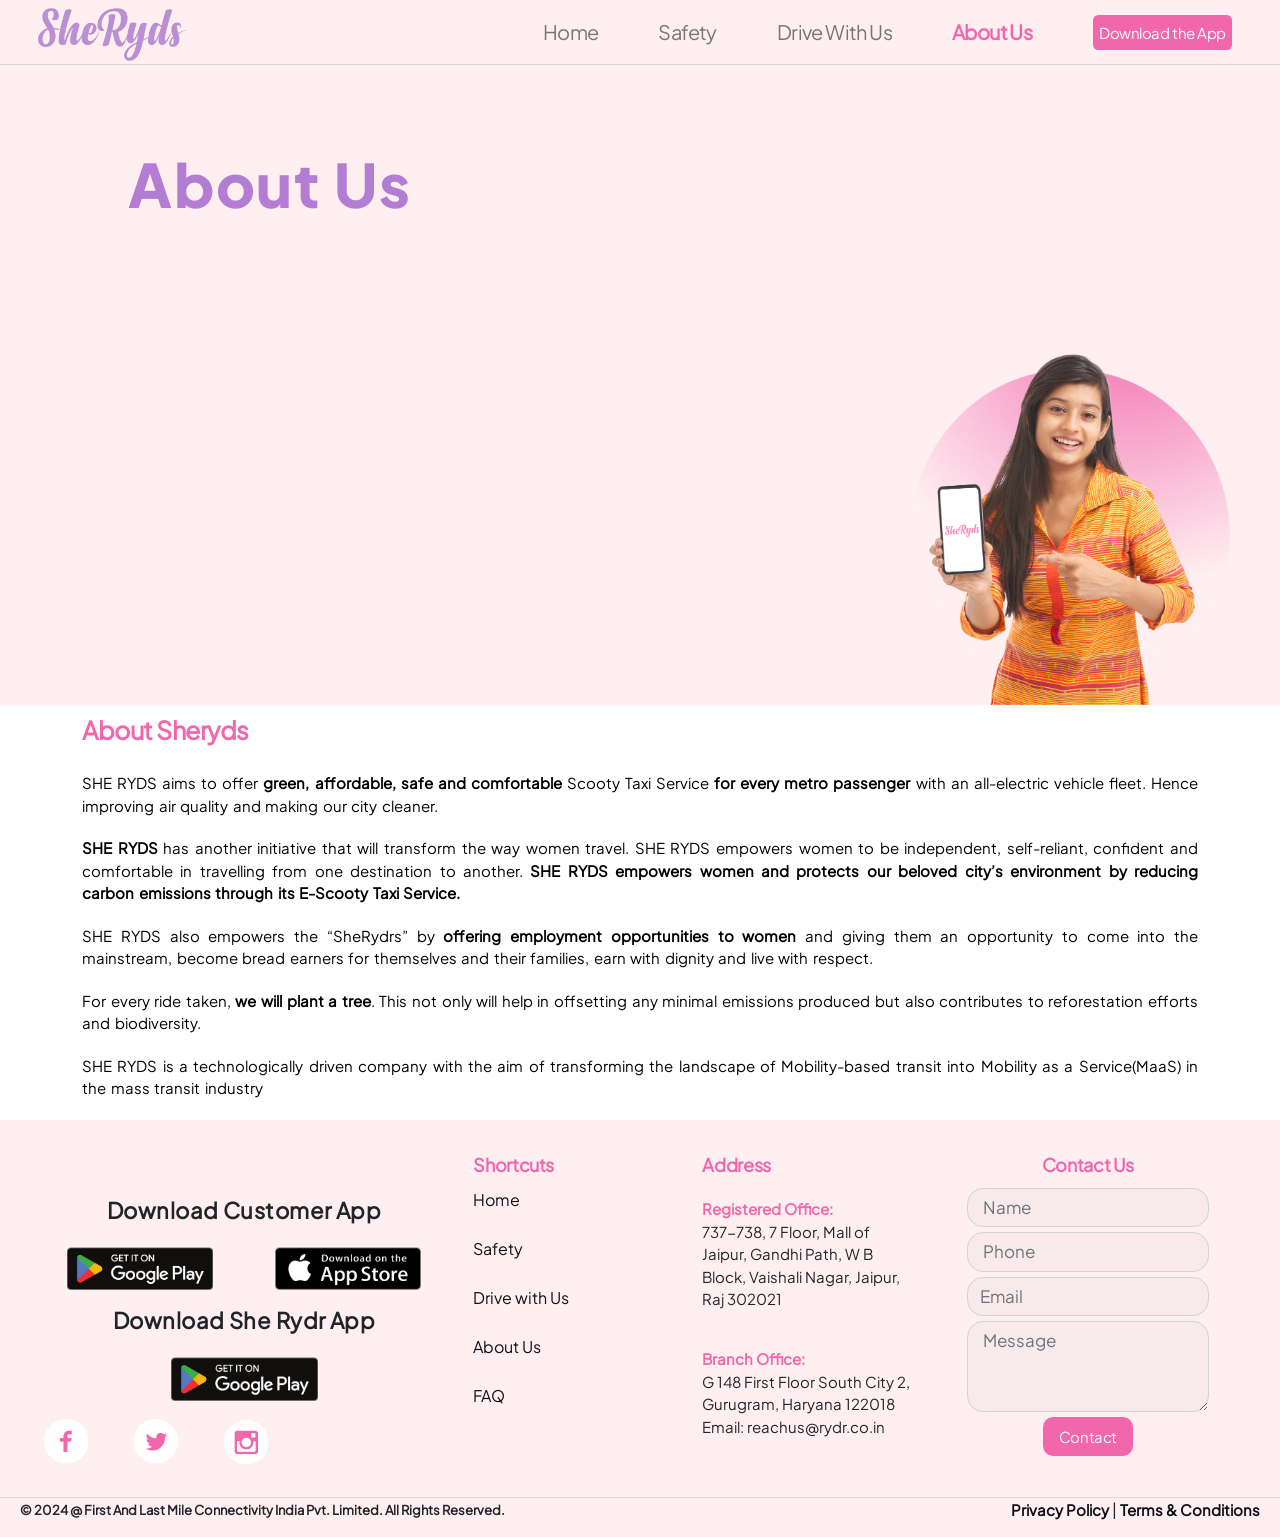
==== about_us.html @ cf639476 "some Content" ====
<!DOCTYPE html>
<html>

<head>
    <meta charset="utf-8" />
    <meta name="viewport" content="initial-scale=1, width=device-width" />

    <!-- <link rel="stylesheet" href="./global.css" /> -->


    <link rel="stylesheet"
        href="https://fonts.googleapis.com/css2?family=Plus Jakarta Sans:wght@400;500;600;700;800&display=swap" />
    <link rel="stylesheet" href="Styles/header.css">
    <link rel="stylesheet" href="Styles/classy-nav.css">

    <link rel="stylesheet" href="Styles/style.css">
    <link rel="stylesheet" href="assets/css/bootstrap.min.css">

    <!-- RESPONSIVE CSS  -->

    <link rel="stylesheet" href="Styles/Responsive/XL.css">
    <link rel="stylesheet" href="Styles/Responsive/L.css">
    <link rel="stylesheet" href="Styles/Responsive/M.css">
    <link rel="stylesheet" href="Styles/Responsive/S.css">

    <script src="JS/jquery.min.js"></script>


    <style>
        .image-container {
            /* Set the container to have a fixed height */
            height: 300px;

            /* Set the container to take up 75% of the horizontal space */
            width: 72%;
            margin: 0 auto;
            /* Center the container horizontally */

            /* Position the content overlay on top of the image */
            position: relative;
        }

        .first-initi-img {
            /* Cover the entire container */
            width: 100%;
            height: 100%;
            object-fit: cover;
            /* Reduce opacity */
            opacity: 0.4;
        }

        .content-overlay {
            position: absolute;
            top: 0;
            left: 0;
            width: 100%;
            height: 100%;
            background-color: rgba(151, 141, 141, 0.3);
            display: flex;
            flex-direction: column;
            justify-content: center;
            align-items: center;
            padding: 20px;
        }

        .first-details {
            color: black;
            width: 100%;
        }
    </style>
</head>

<body>
    <section>

        <header class="header-area">
            <div class="main-header-area">
                <div class="classy-nav-container breakpoint-off">
                    <nav class="classy-navbar justify-content-between" id="uzaNav">
                        <a class="nav-brand" href="index.html"><img src="she_ryds_img/she_logo.png"
                                alt="Ryder Logo"></a>
                        <div class="classy-navbar-toggler">
                            <span class="navbarToggler"><span></span><span></span><span></span></span>
                        </div>

                        <div class="classy-menu">

                            <div class="classycloseIcon">
                                <div class="cross-wrap"><span class="top"></span><span class="bottom"></span></div>
                            </div>

                            <div class="classynav">
                                <div>
                                    <ul id="nav" class="home-parent">
                                        <li class="  text-decoration-none nav-items"><a href="./index.html">Home</a>
                                        </li>
                                        <li class=" text-decoration-none nav-items"><a href="safety.html">Safety</a>
                                        </li>
                                        <li class="text-decoration-none nav-items"><a href="drive_with_us.html">Drive
                                                with us</a></li>
                                        <li class=" current-item  text-decoration-none nav-items"><a
                                                href="about_us.html">About
                                                Us</a></li>
                                        <!-- <li class="text-decoration-none nav-items"><a href="initiatives.html">Our
                                                Initiatives</a></li> -->
                                    </ul>
                                </div>
                                <!-- <div>|</div> -->

                                <!-- Button to trigger modal -->
                                <div class="login-register-btn mx-3">
                                    <a href="#" data-toggle="modal" data-target="#myModal">
                                        <div class="log-in">Download the App</div>
                                    </a>
                                </div>





                            </div>
                        </div>
                    </nav>
                </div>
            </div>
        </header>
    </section>

    <main>
        <div class=" home-section">
            <div class=" home-text safety-page-text ">
                <div class="side-text ">
                    <!-- <span class="line-2 saf-2">About Us</span><br> -->
                    <span style="color: #b47dd4; font-family: ExtraBoldPlusJakarta;" class="line-1 about-text">About
                        Us</span>
                </div>


            </div>
            <div class='title-img about-title'>
                <img src="she_ryds_img/about_us_img.png" alt="">
            </div>

        </div>
        <section class="container d-flex flex-column justify-content-center about-section">

            <!-- Modal Structure -->
            <div class="modal fade bd-example-modal-lg" id="myModal" tabindex="-1" role="dialog"
                aria-labelledby="myLargeModalLabel" aria-hidden="true">
                <div class="modal-dialog modal-lg">
                    <div class="modal-content">
                        <div class="modal-header">
                            <button type="button" class="close" data-dismiss="modal" aria-label="Close"><span
                                    aria-hidden="true">X</span></button>
                        </div>
                        <div class="modal-body">
                            <div class="modal-section">
                                <h5 class="text-center fw-bold">Customer App</h5>
                                <div class="app-links">
                                    <a href="playstore-link"><img src="Images/Google_Play_Store_badge_EN.svg.png"
                                            alt="Play Store"></a>
                                    <a href="applestore-link"><img src="Images/App_Store_Badge.svg (2).png"
                                            alt="Apple Store"></a>
                                </div>
                            </div>
                            <div class="modal-divider"></div>
                            <div class="modal-section">
                                <h5 class="text-center fw-bold">SheRydr App</h5>
                                <div class="app-links sherydr-app">
                                    <a href="playstore-link"><img src="Images/Google_Play_Store_badge_EN.svg.png"
                                            alt="Play Store"></a>
                                </div>
                            </div>
                        </div>
                    </div>
                </div>
            </div>
            <div>
                <h3 style="color:#F267AC; font-weight: 700; text-align: left;" class="under-sub-heading mb-1 mt-2">
                    About Sheryds
                </h3>
            </div>
            <div class="about-desc">
                <p>SHE RYDS aims to offer <span class="desc-semi">green, affordable, safe and comfortable</span> Scooty
                    Taxi Service <span class="desc-semi">for
                        every metro passenger</span> with an all-electric vehicle fleet. Hence improving air quality and
                    making our
                    city cleaner.
                </p>

                <p> <span class="fw-bold">SHE RYDS</span> has another initiative that will transform the way women
                    travel. SHE RYDS
                    empowers women to be independent, self-reliant, confident and comfortable in travelling from one
                    destination to another. <span class="fw-bold">
                        SHE RYDS empowers women and protects our beloved city’s environment by
                        reducing carbon emissions through its E-Scooty Taxi Service.
                    </span></p>

                <p> SHE RYDS also empowers the “SheRydrs” by <span class="fw-bold">offering employment opportunities to
                        women</span> and giving them an
                    opportunity to
                    come into the
                    mainstream, become bread earners for themselves and their families, earn with dignity and live with
                    respect.</p>

                <p> For every ride taken, <span class="fw-bold"> we will plant a tree</span>. This not only will help in
                    offsetting any
                    minimal emissions produced but also contributes to reforestation efforts and biodiversity.</p>

                <p> SHE RYDS
                    is a technologically driven company with the aim of transforming the landscape of Mobility-based
                    transit into Mobility as a Service(MaaS) in the mass transit industry</p>
            </div>
        </section>




        <!-- INITIATIVES  -->

        <!-- <section>
            <section class=" d-flex justify-content-center align-items-center flex-column section-margin">
                <h1 class="sub-heading">Reducing Emissions – Together</h1>
                <div class="image-container">
                    <img class="first-initi-img" src="images/demo/Emission_together.png" alt="Emission together">
                    <div class="content-overlay">
                        <p class="first-details">"It's important that we take action to reduce the impact of pollution
                            in the city we
                            love.
                            Rydr's mission is to improve the quality of air we breathe as we ride. You can contribute in
                            reducing carbon
                            emission by booking a ride with us.
                            Rydr's mission is to improve air quality by offering sustainable transportation options. By
                            sharing rides or
                            using electric vehicles, we can significantly reduce carbon footprint and create a healthier
                            environment for
                            everyone. Every Rydr ride booked removes CO2 emissions, making a real difference in our
                            city."
                        </p>
                    </div>
                </div>
            </section>

            <section>

                <div class="center-content section-margin">
                    <div class="content-head">
                        <h1 class="text-center sub-heading">How We’re Reducing Emissions</h1>
                    </div>

                    <div class="methods ">

                        <div class="method-card ">
                            <img src="images/demo/leaf.png" alt="">
                            <div class="methods-desc">
                                <p class="">
                                    All SheRyds rides are carbon neutral – we offset every gram of CO2 emitted via Using
                                    Electric vehicles
                                </p>
                            </div>
                        </div>

                        <div class="method-card ">
                            <img src="images/demo/method-2.png" alt="">
                            <div class="methods-desc">
                                <p class="">
                                    Select SheRyds to reduce emissions for your ride – E-SCOOTY cabs, every time
                                </p>
                            </div>
                        </div>

                        <div class="method-card ">
                            <img src="images/demo/method-3.png" alt="">
                            <div class="methods-desc">
                                <p class="">
                                    For every ride taken, we plant a tree. This not only helps in offsetting any minimal
                                    emissions produced
                                    but also contributes to reforestation efforts and biodiversity.
                                </p>
                            </div>
                        </div>
                    </div>
                </div>
            </section>



            <section>
                <div class="planting-section section-margin">

                    <h1 class=" sub-heading">
                        Planting Trees With Every Ride
                    </h1>

                    <div class="initiative-top side-padding">

                        <img class="initi-img" src="images/demo/plant.jpeg" alt="">

                        <div class="col">

                            <p class="details">At Rydr, we are dedicated to supporting air quality improvement and
                                various
                                other projects across Delhi. Our aim is to enhance lives by planting trees throughout
                                the city.

                                According to Trees for Cities, vegetation helps remove dangerous air pollutants,
                                including carbon dioxide,
                                dust, and other gaseous toxins. Together, we can do even more to reduce airborne
                                pollution in the city we
                                live in and love, creating a brighter future for all.
                                <br>
                                Lorem ipsum dolor sit amet consectetur adipisicing elit. Lorem ipsum dolor sit, amet
                                consectetur adipisicing elit. In, nemo? Similique iusto error eum saepe mollitia velit
                                debitis dolore rem animi officiis.
                            </p>
                        </div>

                    </div>

                </div>
            </section>

            <section id="green-jobs">
                <div class="planting-section section-margin">

                    <h1 class="sub-heading">
                        Creating Green Jobs</h1>

                    <div class="initiative-top side-padding">

                        <img class="initi-img" src="images/demo/electric.png" alt="">

                        <div class="col">

                            <p class="details">Lorem ipsum dolor sit amet consectetur Lorem ipsum Lorem ipsum, dolor sit
                                amet
                                consectetur adipisicing elit. Quod, ducimus? dolor sit amet consectetur adipisicing
                                elit. Atque, eius.
                                adipisicing elit. Suscipit sint quos velit ipsa fugit quia sapiente quaerat corporis
                                modi ut! Numquam
                                nobis quam doloremque libero provident autem quidem ex quibusdam! Et perferendis cum
                                debitis libero
                                quibusdam labore magnam ad earum sequi saepe? Quo similique cupiditate excepturi porro
                                libero a odio.</p>
                        </div>

                    </div>

                </div>
            </section>


            <section class="d-flex justify-content-center align-items-center flex-column section-margin">
                <div>
                    <h1 class="section-margin sub-heading">Carbon Offsetting</h1>
                </div>
                <div class="initiative-top side-padding">
                    <div class="col">

                        <p class="details">Lorem ipsum dolor sit amet consectetur Lorem ipsum Lorem ipsum, dolor sit
                            amet
                            consectetur adipisicing elit. Quod, ducimus? dolor sit amet consectetur adipisicing
                            elit. Atque, eius.
                            adipisicing elit. Suscipit sint quos velit ipsa fugit quia sapiente quaerat corporis
                            modi ut! Numquam
                            nobis quam doloremque libero provident autem quidem ex quibusdam! Et perferendis cum
                            debitis libero
                            quibusdam labore magnam ad earum sequi saepe? Quo similique cupiditate excepturi porro
                            libero a odio.</p>
                    </div>
                </div>


            </section>

        </section> -->


    </main>


    <footer class="footer">
        <div class="">
            <div class=" footer-section">

                <div class="col-lg-4 col-md-4 col-6 d-flex flex-column  footer-apps">
                    <div class="download-app about_dow_app">
                        <p>Download Customer App</p>
                        <div class="app-links about_app_link">
                            <a href="playstore-link"><img src="Images/Google_Play_Store_badge_EN.svg.png"
                                    alt="Play Store"></a>

                            <a href="applestore-link"><img src="Images/App_Store_Badge.svg (2).png"
                                    alt="Apple Store"></a>
                        </div>
                    </div>
                    <div class="download-app about_dow_app">
                        <p>Download She Rydr App</p>
                        <div class="app-links about_app_link">
                            <a href="playstore-link"><img src="Images/Google_Play_Store_badge_EN.svg.png"
                                    alt="Play Store"></a>

                        </div>
                    </div>
                    <div class="social-links about-social-link">
                        <a href="facebook-link"><img class="socialImg" src="she_ryds_img/Facebook.png" alt=""></a>
                        <a href="twitter-link"><img class="socialImg" src="she_ryds_img/Twitter.png" alt=""></a>
                        <a href="https://www.instagram.com/she.ryds?igsh=MTJ3M3NyOHQxcnZnNg=="><img class="socialImg"
                                src="she_ryds_img/Instagram.png" alt=""></a>
                    </div>
                </div>


                <div class="col-lg-2 col-md-2 col-6  ">
                    <h5 class="footer-heading">Shortcuts</h5>
                    <div class="list-unstyled">
                        <li><a class="direct-links" href="index.html">Home</a></li>
                        <li><a class="direct-links" href="safety.html">Safety</a></li>
                        <li><a class="direct-links" href="drive_with_us.html">Drive with Us</a></li>
                        <!-- <li><a class="direct-links" href="about_us.html">Career</a></li> -->
                        <li><a class="direct-links" href="about_us.html">About Us</a></li>
                        <!-- <li><a class="direct-links" href="initiatives.html">Initiatives</a></li> -->
                        <li><a class="direct-links" href="faq.html">FAQ</a></li>
                    </div>
                </div>


                <div class="col-lg-2 col-md-2 add-sec col-6">
                    <h5 class="footer-heading">Address</h5>

                    <div class="add-div">
                        <p><strong class="add">Registered Office:</strong><br>
                            737-738, 7 Floor, Mall of Jaipur, Gandhi Path, W B Block, Vaishali Nagar,
                            Jaipur, Raj 302021

                        </p>
                    </div>
                    <div class="add-div">
                        <p><strong class="add">Branch Office:</strong><br>
                            G 148 First Floor South City 2, Gurugram, Haryana 122018 <br>
                            Email: reachus@rydr.co.in</p>
                    </div>

                </div>


                <div class="col-lg-3 col-md-3 col-6 d-flex  flex-column align-item-center contact-sec">
                    <div>
                        <h5 class="footer-heading">Contact Us</h5>
                    </div>
                    <div>
                        <form class="contact-form contact-div">
                            <div>
                                <input type="text" class="form-control" placeholder=" Name" id="connect-name" required>
                                <input type="number" class="form-control" placeholder=" Phone" required name=""
                                    id="connect-phone">
                                <input type="email" class="form-control" placeholder="Email" id="connect-email"
                                    required>
                                <textarea class="form-control" rows="3" placeholder=" Message" id="connect-message"
                                    required></textarea>
                            </div>
                            <div>
                                <button type="submit" class="log-in contact-btn" id="contact-submit">Contact</button>
                            </div>
                        </form>
                    </div>
                </div>
            </div>
            <div class="footer-bottom ">

                <div class="">
                    <p class="fw-bold">© 2024 @ First And Last Mile Connectivity India Pvt. Limited. All Rights
                        Reserved.</p>
                </div>

                <div class="  footer-end">
                    <a class="fw-bold" href="privacy_policy.html">Privacy Policy</a>
                    <span> | </span>
                    <a class="fw-bold" href="terms&conditions.html">Terms & Conditions</a>
                </div>
            </div>
        </div>
    </footer>


    <!-- Bootstrap JS and dependencies -->
    <!-- <script src="https://code.jquery.com/jquery-3.5.1.slim.min.js"></script> -->
    <!-- <script src="https://cdn.jsdelivr.net/npm/@popperjs/core@2.5.4/dist/umd/popper.min.js"></script> -->
    <script src="https://maxcdn.bootstrapcdn.com/bootstrap/4.5.2/js/bootstrap.min.js"></script>


    <script src="assets/js/bootstrap.min.js"></script>
    <script src="JS/ProfileButton.js"></script>
    <script src="JS/contact-form.js"></script>
    <script src="JS/popper.min.js"></script>


    <script src="JS/uza.bundle.js"></script>

    <script src="JS/active.js"></script>


    <!-- <script src="js/testimonial.js"></script> -->

    <script async src="https://www.googletagmanager.com/gtag/js?id=UA-23581568-13"></script>
    <script src="JS/CustAndDriver.js"></script>
</body>

</html>
---- Styles/header.css ----
/* :: 8 Header CSS :: */
.header-area {
    position: fixed;
    z-index: 600;
    width: 100%;
    left: 0;
    top: 0;
    -webkit-transition-duration: 500ms;
    -o-transition-duration: 500ms;
    transition-duration: 500ms;
}

#nav {}

@media only screen and (min-width: 768px) and (max-width: 991px) {
    .header-area .main-header-area {
        /* border-top: 10px solid #303030; */
    }
}

@media only screen and (max-width: 767px) {
    .header-area .main-header-area {
        /* border-top: 10px solid #303030; */
    }
}

.header-area .main-header-area.sticky {
    -webkit-transition-duration: 500ms;
    -o-transition-duration: 500ms;
    transition-duration: 500ms;
    top: 0;
    width: 100%;
    position: fixed;
    background-color: transparent;
    /* -webkit-box-shadow: 0 1px 6px 0 rgba(0, 0, 0, 0.1);
    box-shadow: 0 1px 6px 0 rgba(0, 0, 0, 0.1); */
    border-bottom: none;
    left: 0;
    z-index: 650;
}

.header-area .search-icon {
    position: relative;
    z-index: 1000000000000;
    margin-left: 14px;
}

@media only screen and (min-width: 768px) and (max-width: 991px) {
    .header-area .search-icon {
        margin-left: 15px;
        margin-top: 20px;
    }
}

@media only screen and (max-width: 767px) {
    .header-area .search-icon {
        margin-left: 15px;
        margin-top: 20px;
    }
}

.header-area .search-icon i {
    font-size: 20px;
    color: #303030;
    cursor: pointer;
}

.classy-nav-container {
    background-color: transparent;
    padding: 0;
}

@media only screen and (max-width: 767px) {
    .classy-nav-container {
        /* padding: 0 15px; */
    }
}

@media only screen and (min-width: 768px) and (max-width: 991px) {
    .classy-nav-container .classy-navbar {
        height: 70px;
        padding: 0 5%;
    }
}

@media only screen and (max-width: 767px) {
    .classy-nav-container .classy-navbar {
        height: 70px;
        padding: 0 5%;
    }
}

@media only screen and (max-width: 767px) {
    .classy-nav-container .classy-navbar .nav-brand {
        max-width: 90px;
        margin-right: 15px;
    }
}

.classy-nav-container .classy-navbar .classynav ul li a {
    position: relative;
    z-index: 1;
    font-weight: 400;

    font-size: 14px;
    text-transform: capitalize;
    color: #777777;
}

.classy-nav-container .classy-navbar .classynav ul li.current-item a {
    color: #F267AC;
    font-weight: 600;
}

.classy-nav-container .classy-navbar .classynav ul li a:focus,
.classy-nav-container .classy-navbar .classynav ul li a:hover {
    /* color:rgb(255, 86, 86) */
    /* color: white; */

}

@media only screen and (min-width: 992px) and (max-width: 1199px) {
    .classy-nav-container .classy-navbar .classynav ul li a {
        font-size: 14px;
        padding: 0 15px;
    }
}

@media only screen and (min-width: 768px) and (max-width: 991px) {
    .classy-nav-container .classy-navbar .classynav ul li a {
        font-size: 14px;
    }
}

@media only screen and (max-width: 767px) {
    .classy-nav-container .classy-navbar .classynav ul li a {
        font-size: 14px;
    }
}

.classy-nav-container .classy-navbar .classynav ul li.cn-dropdown-item ul li a {
    font-size: 16px;
    text-transform: capitalize;
    height: 42px;
    line-height: 42px;
    padding: 0 30px;
}

@media only screen and (min-width: 992px) and (max-width: 1199px) {
    .classy-nav-container .classy-navbar .classynav ul li.cn-dropdown-item ul li a {
        font-size: 14px;
    }
}

@media only screen and (min-width: 768px) and (max-width: 991px) {
    .classy-nav-container .classy-navbar .classynav ul li.cn-dropdown-item ul li a {
        font-size: 14px;
    }
}

@media only screen and (max-width: 767px) {
    .classy-nav-container .classy-navbar .classynav ul li.cn-dropdown-item ul li a {
        font-size: 14px;
        color: #c30000;
    }
}

.classy-nav-container .classy-navbar .classynav ul li.current-item a::after {
    /* content: '';
    position: absolute;
    width: 70%;
    height: 2px;
    background-color: var(--primary-clr);
    bottom: 0;
    left: 50%;
    -webkit-transform: translateX(-50%);
    -ms-transform: translateX(-50%);
    transform: translateX(-50%);
    z-index: 1;
    color: var(--primary-clr); */
}

@media only screen and (min-width: 768px) and (max-width: 991px) {
    .classy-nav-container .classy-navbar .classynav ul li.current-item a::after {
        width: 100%;
        height: 1px;
    }
}

@media only screen and (max-width: 767px) {
    .classy-nav-container .classy-navbar .classynav ul li.current-item a::after {
        width: 100%;
        height: 1px;
    }
}

.classynav ul li.has-down>a::after,
.classynav ul li.has-down.active>a::after,
.classynav ul li.megamenu-item>a::after {
    color: #303030;
}

.breakpoint-off .classynav ul li .dropdown {
    width: 210px;
    -webkit-box-shadow: var(--pr-shadow);
    box-shadow: var(--pr-shadow);
    border-radius: 6px;
}

.top-search-area .modal-content {
    border: none;
}

#download_rydr .modal-dialog {
    max-width: 900px;
}

#download_rydr .driver-app img {
    width: 50%;
}

#download_rydr .customer-app img {
    width: 40%;
    margin-bottom: 1.3rem;
}

.top-search-area .modal-content .modal-body {
    padding: 50px !important;
}

@media only screen and (max-width: 767px) {
    .top-search-area .modal-content .modal-body {
        padding: 50px 15px;
    }
}

@media only screen and (min-width: 576px) and (max-width: 767px) {
    .top-search-area .modal-content .modal-body {
        padding: 50px;
    }
}

.top-search-area .modal-content .modal-body button.close-btn {
    position: absolute;
    top: 15px;
    right: 15px;
    z-index: 10;
    font-size: 14px;
}

.top-search-area .modal-content .modal-body button.close-btn.btn {
    padding: 0;
    background-color: transparent;
}

.top-search-area .modal-content .modal-body button.close-btn.btn:focus,
.top-search-area .modal-content .modal-body button.close-btn.btn:hover {
    box-shadow: none;
    color: var(--primary-clr);
}

.top-search-area form {
    width: 100%;
    position: relative;
    z-index: 1;
}

.top-search-area form input {
    width: 100%;
    height: 50px;
    border: none;
    box-shadow: 0 0 30px 15px rgba(0, 0, 0, 0.08);
    border-radius: 6px;
    font-size: 12px;
    font-style: italic;
    padding: 0 20px;
}



#customer-login .modal-dialog {
    max-width: 400px;
}

#customer_signup_form .modal-dialog>#customer-login .modal-dialog {
    display: none;
}

#customer_signup_form .rydr-contact-form,
#customer-login .rydr-contact-form {
    margin: 20px 0;
}

#customer_signup_form .modal-body,
#customer-login .modal-body {
    padding: 0;
}

#customer_signup_form .modal-body .contact-heading,
#customer-login .modal-body .contact-heading h5,
#customer-login form {
    padding: 0 20px;
}

#customer_signup_form form {
    padding: 0 40px;
}

#customer_signup_form .modal-body .contact-heading .border-line,
#customer-login .modal-body .contact-heading .border-line {
    background-color: #ccc;
}

#signup .rydr-contact-form button :disabled,
#customer_signup_form .rydr-contact-form button:disabled,
#customer-login .rydr-contact-form button:disabled {
    background-color: #0000001f;
    border-color: #00000000;
    color: #00000042;
}

#customer-login .customer-login-form .customer-phone input {
    position: relative;
    padding-left: 80px;
    font-style: normal;
}

#customer-login .customer-login-form .customer-phone input::placeholder {
    position: absolute;
    left: 80px;
    height: -webkit-fill-available;
    padding: 14px 0;
}

#customer-login .customer-login-form .customer-phone span {
    position: absolute;
    z-index: 1;
    padding: 0 18px;
    background: transparent;
    border-right: 1px solid #ccc;
    border-radius: 30px 0px 0px 30px;
    height: -webkit-fill-available;
    line-height: 3.4;
}

.blue-txt {
    color: var(--primary-clr);
    cursor: pointer;
    padding-top: 25px;
    width: 100%;
    display: block;
    font-weight: 600;
    font-size: 14px;
}

#customer-login .rydr-contact-form .form-control,
#customer-login .rydr-contact-form button {
    height: 45px !important;
}

#signup form input,
#customer_signup_form form input,
#customer-login form input {
    border: 1px solid #ced4da;
    box-shadow: none;
}

#signup .rydr-contact-form button,
#customer_signup_form .rydr-contact-form button,
#customer-login .rydr-contact-form button {
    position: relative;
    z-index: 1;
    width: 100%;
    min-width: 160px;
    height: 50px;
    line-height: normal;
    font-size: 16px;
    font-weight: 600;
    display: inline-block;
    padding: 0 30px;
    text-align: center;
    text-transform: capitalize;
    color: var(--primary-clr);
    border-radius: 50px;
    background-color: #ffffff;
    box-shadow: none;
}

.top-search-area form input:focus {
    box-shadow: 0 0 30px 15px rgba(0, 0, 0, 0.08);
}

.top-search-area form button {
    position: absolute;
    width: 100px;
    height: 50px;
    top: 0;
    right: 0;
    z-index: 10;
    border-radius: 0 6px 6px 0;
    border: none;
    background-color: var(--primary-clr);
    font-weight: 600;
    font-size: 14px;
    text-transform: uppercase;
    text-align: center;
    color: #ffffff;
    cursor: pointer;
}

@media only screen and (max-width: 767px) {
    .top-search-area form button {
        width: 80px;
    }
}

@media only screen and (min-width: 768px) and (max-width: 991px) {
    .get-a-quote {
        margin: 30px 15px !important;
    }
}

@media only screen and (max-width: 767px) {
    .get-a-quote {
        margin: 30px 15px !important;
    }
}

.login-register-btn .bi-person-circle {
    font-size: 25px;
}


@media only screen and (max-width: 630px) {
    .classy-nav-container .classy-navbar .nav-brand {
        max-width: 120px;
    }
}


.classy-nav-container .classy-navbar .classynav ul li a:hover {
    /* font-size: 21px !important; */
    /* Increase font size on hover */
}
---- Styles/classy-nav.css ----
/* [ -- Master Stylesheet -- ] */
/* ----------------------------------------------------------
:: Template Name: ClassyNav - Responsive Mega Menu Plugins
:: Author: Designing World
:: Author URL: https://themeforest.net/user/designing-world/portfolio
:: Version: 1.0.0
:: Created: May 16, 2018
:: Last Updated: May 16, 2018
---------------------------------------------------------- */
/* Base CSS */
ul {
  margin: 0;
}

ul li {
  list-style: none;
}

img {
  height: auto;
  max-width: 100%;
}

.bg-img {
  background-position: center center;
  background-size: cover;
  background-repeat: no-repeat;
}

.bg-transparent {
  background-color: transparent !important;
}

.classy-nav-container {
  position: relative;
  z-index: 100;
  background-color: #FFEFF1;
  ;
  /* sticky */
}

.classy-nav-container * {
  box-sizing: border-box;
}

.classy-nav-container.classy-sticky {
  position: fixed;
  z-index: 1010;
  width: 100%;
  top: 0;
  right: 0;
  left: 0;
}

.classy-nav-container.box-skins .classynav>ul>li {
  background-color: #1abc9c;
}

.classy-nav-container.box-skins .classynav>ul>li>a {
  color: #fff;
}

.justify-content-between {
  -webkit-box-pack: justify;
  -ms-flex-pack: justify;
  justify-content: space-between;
}

.justify-content-center {
  -webkit-box-pack: center;
  -ms-flex-pack: center;
  justify-content: center;
}

.classy-navbar {
  width: 100%;
  height: 65px;
  padding: 0.5em 2em;
  display: -webkit-box;
  display: -ms-flexbox;
  display: flex;
  -webkit-box-align: center;
  -ms-flex-align: center;
  -ms-grid-row-align: center;
  align-items: center;
  border-bottom: 1px solid rgb(213 211 211);
}

.classy-navbar .nav-brand {
  font-size: 26px;
  font-weight: 500;
  color: #565656;
  display: inline-block;
  margin-right: 30px;
}

.classy-navbar .nav-brand img {
  /* width: 176px; */
  width: 160px;
  margin-top: 5px;
}

.classy-navbar .nav-brand:focus,
.classy-navbar .nav-brand:hover {
  /* font-size: 26px; */
  /* font-weight: 500; */
}

.classynav ul li {
  display: inline-block;
  clear: both;
  position: inherit;
  z-index: 10;
}

.classynav ul li.cn-dropdown-item {
  position: relative;
  z-index: 10;
}

.classynav ul li.cn-dropdown-item ul li {
  position: relative;
  z-index: 10;
}

.classynav ul li ul li {
  display: block;
}

.classynav ul li ul li a {
  padding: 0 20px;
}

.classynav ul li a {
  padding: 0 25px;
  display: block;
  height: 35px;
  font-size: 14px;
  line-height: 34px;
}

.classynav ul li .megamenu li a {
  padding: 0 12px;
}

.classynav ul li div.single-mega a {
  height: auto;
  line-height: 1;
}

/* Down Arrow Icon for Megamenu */
@font-face {
  font-family: 'classyfonts';
  src: url("../fonts/classy.eot");
  src: url("../fonts/classy.eot#iefix") format("embedded-opentype"), url("../fonts/classy.ttf") format("truetype"), url("../fonts/classy.woff") format("woff"), url("../fonts/classy.svg#classyfonts") format("svg");
  font-weight: normal;
  font-style: normal;
}

.icon-classy-nav-down-arrow {
  /* font-family: 'classyfonts'; */
  speak: none;
  font-style: normal;
  font-weight: normal;
  font-variant: normal;
  text-transform: none;
  line-height: 1;
  -webkit-font-smoothing: antialiased;
  -moz-osx-font-smoothing: grayscale;
}

.icon-classy-nav-down-arrow:before {
  content: "\e900";
}

.classynav ul li.megamenu-item>a:after,
.classynav ul li.has-down>a:after {
  /* font-family: 'classyfonts'; */
  content: "\e900";
  font-size: 12px;
  color: #000000;
  padding-left: 5px;
  -webkit-transition-duration: 500ms;
  transition-duration: 500ms;
}

.classynav ul li ul li.has-down>a::after {
  -webkit-transform: rotate(-90deg);
  transform: rotate(-90deg);
  position: absolute;
  top: 0;
  right: 10px;
  z-index: 3;
}

/* button css */
.classy-btn {
  position: relative;
  z-index: 1;
  min-width: 120px;
  padding: 0 25px;
  line-height: 42px;
  height: 42px;
  background-color: #1abc9c;
  border-radius: 50px;
  color: #fff !important;
  margin-left: 30px;
  text-align: center;
}

.classy-btn:hover,
.classy-btn:focus {
  box-shadow: 0 0 10px rgba(0, 0, 0, 0.2);
}

/* Dropdown Toggle */
.dd-trigger {
  position: absolute;
  width: 100%;
  height: 100%;
  top: 0;
  left: 0;
  background-color: transparent;
  cursor: pointer;
  z-index: 500;
  border-radius: 0;
  display: none;
}

/* Close Icon */
.classycloseIcon {
  position: absolute;
  top: 20px;
  right: 20px;
  z-index: 12;
  display: none;
}

.classycloseIcon .cross-wrap {
  width: 26px;
  height: 26px;
  cursor: pointer;
  position: relative;
}

.classycloseIcon .cross-wrap span {
  position: absolute;
  display: block;
  width: 100%;
  height: 2px;
  border-radius: 6px;
  background: #232323;
}

.classycloseIcon .cross-wrap span.top {
  top: 12px;
  left: 0;
  -webkit-transform: rotate(45deg);
  transform: rotate(45deg);
}

.classycloseIcon .cross-wrap span.bottom {
  bottom: 12px;
  left: 0;
  -webkit-transform: rotate(-45deg);
  transform: rotate(-45deg);
}

/* navbarToggler */
.classy-navbar-toggler {
  border: none;
  background-color: transparent;
  cursor: pointer;
  display: none;
}

.classy-navbar-toggler .navbarToggler {
  display: inline-block;
  cursor: pointer;
}

.classy-navbar-toggler .navbarToggler span {
  position: relative;
  background-color: #858585;
  border-radius: 3px;
  display: block;
  height: 3px;
  margin-top: 5px;
  padding: 0;
  -webkit-transition-duration: 300ms;
  transition-duration: 300ms;
  width: 30px;
  cursor: pointer;
}

.classy-navbar-toggler .navbarToggler.active span:nth-of-type(1) {
  -webkit-transform: rotate3d(0, 0, 1, 45deg);
  transform: rotate3d(0, 0, 1, 45deg);
  top: 8px;
}

.classy-navbar-toggler .navbarToggler.active span:nth-of-type(2) {
  opacity: 0;
}

.classy-navbar-toggler .navbarToggler.active span:nth-of-type(3) {
  -webkit-transform: rotate3d(0, 0, 1, -45deg);
  transform: rotate3d(0, 0, 1, -45deg);
  top: -8px;
}

.classynav ul li .megamenu {
  position: absolute;
  width: 100%;
  left: 0;
  top: 100%;
  background-color: #ffffff;
  z-index: 200;
  box-shadow: 0 1px 4px rgba(0, 0, 0, 0.15);
}

.classynav ul li .megamenu .single-mega.cn-col-5 {
  width: 20%;
  float: left;
  padding: 15px;
  border-right: 1px solid #f2f4f8;
}

.classynav ul li .megamenu .single-mega.cn-col-5:last-of-type {
  border-right: none;
}

.classynav ul li .megamenu .single-mega.cn-col-4 {
  width: 25%;
  float: left;
  padding: 15px;
  border-right: 1px solid #f2f4f8;
}

.classynav ul li .megamenu .single-mega.cn-col-4:last-of-type {
  border-right: none;
}

.classynav ul li .megamenu .single-mega.cn-col-3 {
  width: 33.3333334%;
  float: left;
  padding: 15px;
  border-right: 1px solid #f2f4f8;
}

.classynav ul li .megamenu .single-mega.cn-col-3:last-of-type {
  border-right: none;
}

.classynav ul li .megamenu .single-mega .title {
  font-size: 14px;
  border-bottom: 1px solid #f2f4f8;
  padding: 8px 12px;
}

.classynav ul li .dropdown li a {
  border-bottom: 1px solid rgba(242, 244, 248, 0.7);
}

.classynav ul li .dropdown li:last-child a {
  border-bottom: none;
}

.classynav ul li .dropdown li .dropdown li a {
  border-bottom: 1px solid rgba(242, 244, 248, 0.7);
}

.classynav ul li .dropdown li .dropdown li:last-child a {
  border-bottom: none;
}

.classynav ul li .dropdown li .dropdown li .dropdown li a {
  border-bottom: 1px solid rgba(242, 244, 248, 0.7);
}

.classynav ul li .dropdown li .dropdown li .dropdown li:last-child a {
  border-bottom: none;
}

.classynav ul li .dropdown li .dropdown li .dropdown li .dropdown li a {
  border-bottom: 1px solid rgba(242, 244, 248, 0.7);
}

.classynav ul li .dropdown li .dropdown li .dropdown li .dropdown li:last-child a {
  border-bottom: none;
}

.classynav ul li .dropdown li .dropdown li .dropdown li .dropdown li .dropdown li a {
  border-bottom: 1px solid rgba(242, 244, 248, 0.7);
}

.classynav ul li .dropdown li .dropdown li .dropdown li .dropdown li .dropdown li:last-child a {
  border-bottom: none;
}

.classynav ul li .dropdown li .dropdown li .dropdown li .dropdown li .dropdown li .dropdown li a {
  border-bottom: 1px solid rgba(242, 244, 248, 0.7);
}

.classynav ul li .dropdown li .dropdown li .dropdown li .dropdown li .dropdown li .dropdown li:last-child a {
  border-bottom: none;
}

.classynav ul li .dropdown li .dropdown li .dropdown li .dropdown li .dropdown li .dropdown li .dropdown li a {
  border-bottom: 1px solid rgba(242, 244, 248, 0.7);
}

.classynav ul li .dropdown li .dropdown li .dropdown li .dropdown li .dropdown li .dropdown li .dropdown li:last-child a {
  border-bottom: none;
}

.classynav ul li .dropdown li .dropdown li .dropdown li .dropdown li .dropdown li .dropdown li .dropdown li .dropdown li a {
  border-bottom: 1px solid rgba(242, 244, 248, 0.7);
}

.classynav ul li .dropdown li .dropdown li .dropdown li .dropdown li .dropdown li .dropdown li .dropdown li .dropdown li:last-child a {
  border-bottom: none;
}

/* Desktop Area CSS */
.breakpoint-off .classynav {
  display: -webkit-box;
  display: -ms-flexbox;
  display: flex;
  -webkit-box-align: center;
  -ms-flex-align: center;
  -ms-grid-row-align: center;
  align-items: center;
}

.breakpoint-off .classynav ul li .dropdown {
  width: 180px;
  position: absolute;
  background-color: #ffffff;
  top: 120%;
  left: 0;
  z-index: 100;
  height: auto;
  box-shadow: 0 1px 5px rgba(0, 0, 0, 0.1);
  -webkit-transition-duration: 300ms;
  transition-duration: 300ms;
  opacity: 0;
  visibility: hidden;
  padding: 10px 0;
}

.breakpoint-off .classynav ul li .dropdown li .dropdown {
  top: 10px;
  left: 180px;
  z-index: 200;
  opacity: 0;
  visibility: hidden;
}

.breakpoint-off .classynav ul li .dropdown li .dropdown li .dropdown,
.breakpoint-off .classynav ul li .dropdown li .dropdown li .dropdown li .dropdown,
.breakpoint-off .classynav ul li .dropdown li .dropdown li .dropdown li .dropdown li .dropdown,
.breakpoint-off .classynav ul li .dropdown li .dropdown li .dropdown li .dropdown li .dropdown li .dropdown,
.breakpoint-off .classynav ul li .dropdown li .dropdown li .dropdown li .dropdown li .dropdown li .dropdown li .dropdown,
.breakpoint-off .classynav ul li .dropdown li .dropdown li .dropdown li .dropdown li .dropdown li .dropdown li .dropdown li .dropdown,
.breakpoint-off .classynav ul li .dropdown li .dropdown li .dropdown li .dropdown li .dropdown li .dropdown li .dropdown li .dropdown li .dropdown,
.breakpoint-off .classynav ul li .dropdown li .dropdown li .dropdown li .dropdown li .dropdown li .dropdown li .dropdown li .dropdown li .dropdown li .dropdown {
  opacity: 0;
  visibility: hidden;
  top: 120%;
}

.breakpoint-off .classynav ul li:hover .dropdown {
  opacity: 1;
  visibility: visible;
  top: 100%;
}

.breakpoint-off .classynav ul li .dropdown li:hover .dropdown,
.breakpoint-off .classynav ul li .dropdown li .dropdown li:hover .dropdown,
.breakpoint-off .classynav ul li .dropdown li .dropdown li .dropdown li:hover .dropdown,
.breakpoint-off .classynav ul li .dropdown li .dropdown li .dropdown li .dropdown li:hover .dropdown,
.breakpoint-off .classynav ul li .dropdown li .dropdown li .dropdown li .dropdown li .dropdown li:hover .dropdown,
.breakpoint-off .classynav ul li .dropdown li .dropdown li .dropdown li .dropdown li .dropdown li .dropdown li:hover .dropdown,
.breakpoint-off .classynav ul li .dropdown li .dropdown li .dropdown li .dropdown li .dropdown li .dropdown li .dropdown li:hover .dropdown,
.breakpoint-off .classynav ul li .dropdown li .dropdown li .dropdown li .dropdown li .dropdown li .dropdown li .dropdown li .dropdown li:hover .dropdown,
.breakpoint-off .classynav ul li .dropdown li .dropdown li .dropdown li .dropdown li .dropdown li .dropdown li .dropdown li .dropdown li .dropdown li:hover .dropdown {
  opacity: 1;
  visibility: visible;
  top: -10px;
}

.breakpoint-off .classynav ul li .megamenu {
  opacity: 0;
  visibility: hidden;
  position: absolute;
  width: 100%;
  left: 0;
  top: 120%;
  background-color: #ffffff;
  z-index: 200;
  box-shadow: 0 1px 4px rgba(0, 0, 0, 0.15);
  -webkit-transition-duration: 300ms;
  transition-duration: 300ms;
}

.breakpoint-off .classynav ul li.megamenu-item:hover .megamenu,
.breakpoint-off .classynav ul li.megamenu-item:focus .megamenu {
  top: 100%;
  visibility: visible;
  opacity: 1;
}

/* Mobile/Tablet Nav CSS */
.breakpoint-on .classycloseIcon {
  display: block;
}

.breakpoint-on .classy-navbar-toggler {
  display: block;
}

.breakpoint-on .classy-navbar .classy-menu {
  background-color: #ffffff;
  position: fixed;
  top: 0;
  left: -310px;
  z-index: 1000;
  width: 300px;
  height: 100%;
  -webkit-transition-duration: 500ms;
  transition-duration: 500ms;
  padding: 0;
  box-shadow: 0 5px 20px rgba(0, 0, 0, 0.1);
  display: block;
  overflow-x: hidden;
  overflow-y: scroll;
}

.breakpoint-on .classy-navbar .classy-menu.menu-on {
  left: 0;
}

.breakpoint-on .classynav ul li {
  display: block;
  position: relative;
  clear: both;
  z-index: 10;
}

.breakpoint-on .classynav ul li a {
  padding: 0 10px;
  height: 38px;
  line-height: 38px;
}

.breakpoint-on .classynav ul li .dropdown {
  width: 100%;
  position: relative;
  top: 0;
  left: 0;
  box-shadow: none;
}

.breakpoint-on .classynav ul li .dropdown li .dropdown {
  width: 100%;
  position: relative;
  top: 0;
  left: 0;
}

.breakpoint-on .classynav ul li.megamenu-item {
  position: relative;
  z-index: 10;
}

.breakpoint-on .dd-trigger {
  height: 38px;
  top: 0;
  left: 0;
  right: 0;
  bottom: 0;
  display: block;
}

.breakpoint-on .classynav ul li .dropdown,
.breakpoint-on .classynav ul li .megamenu {
  display: none;
}

.breakpoint-on .classynav {
  padding-top: 70px;
}

.breakpoint-on .classynav ul li .megamenu {
  position: relative;
  width: 100%;
  left: 0;
  top: 0;
  z-index: 200;
  box-shadow: none;
}

.breakpoint-on .classynav ul li .megamenu .single-mega.cn-col-5,
.breakpoint-on .classynav ul li .megamenu .single-mega.cn-col-4,
.breakpoint-on .classynav ul li .megamenu .single-mega.cn-col-3 {
  width: 100%;
  border-right: none;
  border-bottom: 1px solid #f2f4f8;
}

.breakpoint-on .classynav>ul>li>a {
  background-color: #f2f4f8;
  border-bottom: 1px solid rgba(255, 255, 255, 0.5);
}

.breakpoint-on .classynav ul li ul.dropdown li ul li {
  margin-left: 15px;
}

.breakpoint-on .classy-btn {
  width: calc(100% - 30px);
  margin: 30px 15px;
}

.breakpoint-on .classynav ul li.megamenu-item>a::after,
.breakpoint-on .classynav ul li.has-down>a::after {
  position: absolute;
  top: 0;
  right: 20px;
  z-index: 5;
}

.breakpoint-on .classynav ul li.has-down.active>a:after,
.breakpoint-on .classynav ul li.megamenu-item.active>a:after {
  color: #2ecc71;
}

/* Dark Theme CSS */
.dark.classy-nav-container {
  background-color: #192a56;
}

.dark.classy-nav-container a {
  color: rgba(255, 255, 255, 0.7);
}

.dark.classy-nav-container a:hover,
.dark.classy-nav-container a:focus {
  color: #ffffff;
}

.dark .classynav ul li .dropdown {
  background-color: #192a56;
}

.dark .classynav ul li .megamenu {
  background-color: #192a56;
}

.dark .classynav ul li .megamenu .single-mega.cn-col-5,
.dark .classynav ul li .megamenu .single-mega.cn-col-4,
.dark .classynav ul li .megamenu .single-mega.cn-col-3 {
  border-right: 1px solid rgba(255, 255, 255, 0.05);
}

.dark .classynav ul li.megamenu-item ul li a {
  border-bottom: none;
}

.dark .classynav ul li .megamenu .single-mega .title {
  color: #ffffff;
  border-bottom: 1px solid rgba(255, 255, 255, 0.05);
}

.dark .classy-navbar-toggler .navbarToggler span {
  background-color: #ffffff;
}

.dark.breakpoint-on .classy-navbar .classy-menu {
  background-color: #192a56;
}

.dark .classycloseIcon .cross-wrap span {
  background-color: #ffffff;
}

.dark.breakpoint-on .classynav>ul>li>a {
  background-color: #192a56;
  border-bottom: 1px solid rgba(255, 255, 255, 0.05);
}

.dark.breakpoint-on .classynav ul li .megamenu .single-mega.cn-col-5,
.dark.breakpoint-on .classynav ul li .megamenu .single-mega.cn-col-4,
.dark.breakpoint-on .classynav ul li .megamenu .single-mega.cn-col-3 {
  border-bottom: 1px solid rgba(255, 255, 255, 0.05);
  border-right: none;
}

.dark .classynav ul li.megamenu-item>a:after {
  color: #ffffff;
}

.dark .classynav ul li .dropdown li a {
  border-bottom: 1px solid rgba(242, 244, 248, 0.1);
}

.dark .classynav ul li .dropdown li:last-child a {
  border-bottom: none;
}

.dark .classynav ul li .dropdown li .dropdown li a {
  border-bottom: 1px solid rgba(242, 244, 248, 0.1);
}

.dark .classynav ul li .dropdown li .dropdown li:last-child a {
  border-bottom: none;
}

.dark .classynav ul li .dropdown li .dropdown li .dropdown li a {
  border-bottom: 1px solid rgba(242, 244, 248, 0.1);
}

.dark .classynav ul li .dropdown li .dropdown li .dropdown li:last-child a {
  border-bottom: none;
}

.dark .classynav ul li .dropdown li .dropdown li .dropdown li .dropdown li a {
  border-bottom: 1px solid rgba(242, 244, 248, 0.1);
}

.dark .classynav ul li .dropdown li .dropdown li .dropdown li .dropdown li:last-child a {
  border-bottom: none;
}

.dark .classynav ul li .dropdown li .dropdown li .dropdown li .dropdown li .dropdown li a {
  border-bottom: 1px solid rgba(242, 244, 248, 0.1);
}

.dark .classynav ul li .dropdown li .dropdown li .dropdown li .dropdown li .dropdown li:last-child a {
  border-bottom: none;
}

.dark .classynav ul li .dropdown li .dropdown li .dropdown li .dropdown li .dropdown li .dropdown li a {
  border-bottom: 1px solid rgba(242, 244, 248, 0.1);
}

.dark .classynav ul li .dropdown li .dropdown li .dropdown li .dropdown li .dropdown li .dropdown li:last-child a {
  border-bottom: none;
}

.dark .classynav ul li .dropdown li .dropdown li .dropdown li .dropdown li .dropdown li .dropdown li .dropdown li a {
  border-bottom: 1px solid rgba(242, 244, 248, 0.1);
}

.dark .classynav ul li .dropdown li .dropdown li .dropdown li .dropdown li .dropdown li .dropdown li .dropdown li:last-child a {
  border-bottom: none;
}

.dark .classynav ul li .dropdown li .dropdown li .dropdown li .dropdown li .dropdown li .dropdown li .dropdown li .dropdown li a {
  border-bottom: 1px solid rgba(242, 244, 248, 0.1);
}

.dark .classynav ul li .dropdown li .dropdown li .dropdown li .dropdown li .dropdown li .dropdown li .dropdown li .dropdown li:last-child a {
  border-bottom: none;
}

/* Right Side Menu Open CSS */
.right.breakpoint-on .classy-navbar .classy-menu {
  left: auto;
  right: -310px;
}

.right.breakpoint-on .classy-navbar .classy-menu.menu-on {
  left: auto;
  right: 0;
}

/* Dropdown RTL CSS */
.dropdown-rtl.breakpoint-off .classynav ul li .dropdown {
  left: auto;
  right: 0;
}

.dropdown-rtl .classynav ul li a,
.dropdown-rtl .classynav ul li .megamenu .single-mega .title {
  text-align: right;
}

.dropdown-rtl.breakpoint-off .classynav ul li .dropdown li .dropdown,
.dropdown-rtl.breakpoint-off .classynav ul li .dropdown li .dropdown li .dropdown,
.dropdown-rtl.breakpoint-off .classynav ul li .dropdown li .dropdown li .dropdown li .dropdown,
.dropdown-rtl.breakpoint-off .classynav ul li .dropdown li .dropdown li .dropdown li .dropdown li .dropdown,
.dropdown-rtl.breakpoint-off .classynav ul li .dropdown li .dropdown li .dropdown li .dropdown li .dropdown li .dropdown,
.dropdown-rtl.breakpoint-off .classynav ul li .dropdown li .dropdown li .dropdown li .dropdown li .dropdown li .dropdown li .dropdown,
.dropdown-rtl.breakpoint-off .classynav ul li .dropdown li .dropdown li .dropdown li .dropdown li .dropdown li .dropdown li .dropdown li .dropdown,
.dropdown-rtl.breakpoint-off .classynav ul li .dropdown li .dropdown li .dropdown li .dropdown li .dropdown li .dropdown li .dropdown li .dropdown li .dropdown,
.dropdown-rtl.breakpoint-off .classynav ul li .dropdown li .dropdown li .dropdown li .dropdown li .dropdown li .dropdown li .dropdown li .dropdown li .dropdown li .dropdown {
  right: 180px;
  left: auto;
  opacity: 0;
  visibility: hidden;
  top: 10px;
}

.dropdown-rtl.breakpoint-off .classynav ul li:hover .dropdown {
  opacity: 1;
  visibility: visible;
  top: 90%;
}

.dropdown-rtl.breakpoint-off .classynav ul li .dropdown li:hover .dropdown,
.dropdown-rtl.breakpoint-off .classynav ul li .dropdown li .dropdown li:hover .dropdown,
.dropdown-rtl.breakpoint-off .classynav ul li .dropdown li .dropdown li .dropdown li:hover .dropdown,
.dropdown-rtl.breakpoint-off .classynav ul li .dropdown li .dropdown li .dropdown li .dropdown li:hover .dropdown,
.dropdown-rtl.breakpoint-off .classynav ul li .dropdown li .dropdown li .dropdown li .dropdown li .dropdown li:hover .dropdown,
.dropdown-rtl.breakpoint-off .classynav ul li .dropdown li .dropdown li .dropdown li .dropdown li .dropdown li .dropdown li:hover .dropdown,
.dropdown-rtl.breakpoint-off .classynav ul li .dropdown li .dropdown li .dropdown li .dropdown li .dropdown li .dropdown li .dropdown li:hover .dropdown,
.dropdown-rtl.breakpoint-off .classynav ul li .dropdown li .dropdown li .dropdown li .dropdown li .dropdown li .dropdown li .dropdown li .dropdown li:hover .dropdown,
.dropdown-rtl.breakpoint-off .classynav ul li .dropdown li .dropdown li .dropdown li .dropdown li .dropdown li .dropdown li .dropdown li .dropdown li .dropdown li:hover .dropdown {
  opacity: 1;
  visibility: visible;
  top: 0;
}

.dropdown-rtl.breakpoint-on .classynav ul li ul.dropdown li ul li {
  margin-left: 0;
  margin-right: 15px;
}

/* :: 3 Preloader CSS :: */
#preloader {
  position: fixed;
  width: 100%;
  height: 100%;
  z-index: 99999999;
  top: 0;
  left: 0;
  background-color: var(--primary-clr);
  /* background-color: yellow; */
  display: -webkit-box;
  display: -ms-flexbox;
  display: flex;
  -webkit-box-align: center;
  -ms-flex-align: center;
  align-items: center;
  -webkit-box-pack: center;
  -ms-flex-pack: center;
  justify-content: center;
}

.wrapper {
  margin: auto;
  display: block;
}

.cssload-loader {
  width: 49px;
  height: 49px;
  border-radius: 50%;
  display: inline-block;
  position: relative;
  vertical-align: middle;
  background: #ffffff;
}

.cssload-loader,
.cssload-loader:after,
.cssload-loader:before {
  animation: 0.5s infinite ease-in-out;
  -o-animation: 0.5s infinite ease-in-out;
  -ms-animation: 0.5s infinite ease-in-out;
  -webkit-animation: 0.5s infinite ease-in-out;
  -moz-animation: 0.5s infinite ease-in-out;
}

.cssload-loader:after,
.cssload-loader:before {
  width: 100%;
  height: 100%;
  border-radius: 50%;
  position: absolute;
  top: 0;
  left: 0;
}

.cssload-loader {
  animation-name: cssload-loader;
  -o-animation-name: cssload-loader;
  -ms-animation-name: cssload-loader;
  -webkit-animation-name: cssload-loader;
  -moz-animation-name: cssload-loader;
}

@keyframes cssload-loader {
  from {
    transform: scale(0);
    opacity: 1;
  }

  to {
    transform: scale(1);
    opacity: 0;
  }
}

@-o-keyframes cssload-loader {
  from {
    -o-transform: scale(0);
    opacity: 1;
  }

  to {
    -o-transform: scale(1);
    opacity: 0;
  }
}

@-ms-keyframes cssload-loader {
  from {
    -ms-transform: scale(0);
    opacity: 1;
  }

  to {
    -ms-transform: scale(1);
    opacity: 0;
  }
}

@-webkit-keyframes cssload-loader {
  from {
    -webkit-transform: scale(0);
    opacity: 1;
  }

  to {
    -webkit-transform: scale(1);
    opacity: 0;
  }
}

@-moz-keyframes cssload-loader {
  from {
    -moz-transform: scale(0);
    opacity: 1;
  }

  to {
    -moz-transform: scale(1);
    opacity: 0;
  }
}
---- Styles/style.css ----
@font-face {
    font-family: plusJakarta;
    src: url('../Font/Plus_Jakarta_Sans/static/PlusJakartaSans-Regular.ttf') format('truetype');

}

@font-face {
    font-family: ExtraBoldPlusJakarta;
    src: url('../Font/Plus_Jakarta_Sans/static/PlusJakartaSans-ExtraBold.ttf') format('truetype');
}

@font-face {
    font-family: BoldPlusJakarta;
    src: url('../Font/Plus_Jakarta_Sans/static/PlusJakartaSans-Bold.ttf') format('truetype');
}



* {
    box-sizing: border-box;
    margin: 0;
    padding: 0;
    font-family: plusJakarta;

}




body {
    /* background: #FFEFF1 !important; */
    background: white !important;
}

footer {
    background: #FFEFF1 !important;
}

main {
    /* background: #FFEFF1 !important; */
    background: white !important;
}

a {
    text-decoration: none !important;
}

.section-margin {
    margin-top: 0px;
}

.sub-heading {
    font-family: ExtraBoldPlusJakarta;
    /* text-transform: uppercase; */
    font-size: 42px;
    /* font-weight: 900; */
    line-height: 100px;
    color: black;
    margin-top: 40px;
    margin-bottom: 20px;
    letter-spacing: 0.03em;
    text-align: center;
}

.adv-head {
    line-height: 1.4 !important;
}

.under-sub-heading {
    font-size: 25px;
    font-weight: 700;
    line-height: 35px;
    letter-spacing: -0.02em;
    text-align: center;

}

.current-item {
    color: #C30000;
}

.know-more {
    font-size: 13px;
    font-weight: 700;
    line-height: 20px;
    letter-spacing: -0.02em;
    text-align: center;
    color: #f267ac;
    background-color: #D9D9D9;
    border: none;
    padding: 3px 30px;
    border-radius: 20px;
    text-transform: uppercase;
    /* margin-top: 5px; */
}

.nav-bar-top {
    position: fixed;
    display: flex;
    flex-direction: row;
    align-items: center;
    justify-content: space-between;
    background-color: white;
    width: 100%;
    border: 1px solid #B8B8B8;
    padding: 0px 20px;
    z-index: 1000;
    /* Ensure it stays on top */
}




.rider-logo-1-icon {
    width: 100%;
    height: 65px;
    padding: 12px;

}

.group-parent2 {
    margin: 5px 10px;
    display: flex;
    flex-direction: row;
    align-items: center;
    justify-content: space-between;
    gap: 30px;
}

.home-parent {
    display: flex;
    flex-direction: row;
    align-items: center;
    justify-content: space-between;
    gap: 10px;
    margin-bottom: 0;
}

.classynav {
    gap: 20px;
}

@media (max-width: 1050px) {
    .home-parent {
        gap: 4px;

    }
}

@media (max-width: 991px) {
    .home-parent {
        gap: 10px;
        flex-direction: column !important;
        align-items: baseline !important;
        padding: 20px;
    }
}


.modal-content {
    display: flex;
}

.modal-body {
    display: flex;
    flex: 1;
    width: 100%;
}

.modal-section {
    flex: 1;
    padding: 20px;
}

.modal-divider {
    width: 1px;
    background-color: #dee2e6;
}

.sherydr-app img {
    width: 85%;
}


.home-parent li a {
    font-size: 20px !important;
    font-weight: 500;
    line-height: 32px;
    letter-spacing: -0.03em;
    text-align: left;
    color: #747474;
    text-wrap: nowrap;
}

.classy-nav-container .classy-navbar .classynav ul li a:focus,
.classy-nav-container .classy-navbar .classynav ul li a:hover {
    /* font-size: 19px !important; */
    color: #383838;
    /* font-weight: 600; */
}

.log-in {
    border-radius: 5.33px 0px 0px 0px;
    opacity: 0px;
    border-radius: 5.33px;
    opacity: 0px;
    text-align: center;
    font-size: 15px;
    font-weight: 500;
    line-height: 23px;
    letter-spacing: -0.03em;
    color: white;
    background: #F267AC;
    display: flex;
    justify-content: center;
    align-items: center;
    padding: 6px;
    /* margin-left: 3px; */
    text-wrap: nowrap;
    text-decoration: none !important;
}

.log-in:hover,
.log-in:focus {
    color: #F267AC;
    background-color: white;
    border: 1px solid #F267AC;
}

/* Initially hide the menu button */
.menu-icon {
    display: none;
}


/* Media query for smaller screens */
/* 
@media (max-width: 1096px) {
    .group-parent2 {
        display: none;
        position: fixed;
        top: 0;
        left: -100%;

        width: 30%;
        flex-direction: column;
        align-items: flex-start;
        justify-content: flex-start;
        background-color: rgb(255 255 255);


        padding: 20px;
        box-shadow: 0px 4px 8px rgba(0, 0, 0, 0.1);
        transition: left 2s ease;
        z-index: 1010;
    }

    .home-parent {
        flex-direction: column;
        gap: 5px;
        align-items: baseline;
    }

    .home-parent a {
        font-size: 17px;
    }

    .menu-icon {
        display: block;
        font-size: 24px;
        background: none;
        border: none;
        cursor: pointer;
    }

    .group-parent2.show {
        display: flex;
        left: 0;
        margin: 0;
    }
} */

.home-section {
    display: flex;
    flex-direction: row;
    position: relative;
    justify-content: flex-start;
    align-items: center;
    background-color: #FFEFF1;
    padding: 200px 50px;
    margin-top: 30px;
    height: 75vh;
}


.topSection {

    background: linear-gradient(53deg, #FFFFFF 21.24%, rgba(153, 153, 153, 0) 99.21%), url('../she_ryds_img/title_bg_metro.png');
    background-size: cover;
    /* Ensure the image covers the entire element */
    background-position: center;
    /* Center the image */
}

.home-text {
    position: absolute;
    justify-content: left;
    display: flex;
    flex-direction: column;
    left: 10%
}

.line-1 {
    color: black;
    font-size: 25px;
    font-weight: 500;
    line-height: 38px;
    text-align: left;
    letter-spacing: 0.03em;
}

.line-2 {

    font-family: BoldPlusJakarta;
    color: #F267AC;
    font-size: 20px;
    font-weight: 900;
    text-align: left;
    letter-spacing: 0.04em;
}



.home-points {
    color: black;
    font-size: 20px;
    font-weight: 600;

    letter-spacing: 0.02em;
    text-align: left;
    padding: 20px 0px 0px 0px;

}

.rydr-btn {
    display: flex;
    flex-direction: row;
    align-items: center;
    gap: 50px;

}

.modal-dialog {
    top: 25%;
}

.modal-header .close {
    /* position: absolute; */
    background-color: #ebebeb;
    height: 30px;
    width: 30px;

    border-radius: 50%;

    border: 0px;
    z-index: 1;
}

.modal-header {
    justify-content: end !important;
}

.modal-header .close {
    margin-top: 0px;
}

.true {
    margin-bottom: 2px !important;
}


.btn-1,
.btn-2 {
    background-color: #F267AC;
    color: white;
    border-radius: 4px;
    padding: 10px 8px;
    cursor: pointer;

}

.btn-sec {
    background-color: #F267AC;
    color: white;
    border: none;
    font-size: 16px;
    font-weight: 500;
    cursor: pointer;
}

.btn-sec a {
    font-size: 23px;
    text-decoration: none;
    color: rgb(36, 35, 35);
    border: none;
    background-color: white;
    font-weight: 500;
    text-transform: uppercase;
}

.title-img {
    position: absolute;
    right: 0;
    bottom: 0;
    width: 42%;
    margin-top: 120px;
    /* background-image: url(/Images/Title-img.png); */
    /* height: 80vh; */
}

.safety-title {
    width: 29%;
}

.about-title {
    width: 25%;
    right: 50px;
}

.moto-section {

    width: 90%;
    display: flex;
    align-items: center;
    justify-content: center;
    /* height: 100vh; */

}

.motos {
    display: flex;
    justify-content: center;
    align-items: flex-start;
}

.moto-part {
    width: 100%;
    display: flex;
    flex-direction: column;
    justify-content: center;
    align-items: center;
}

.moto-img {
    object-fit: contain;
    width: 100px;
    background-color: white;
    border-radius: 30px;
    padding: 10px;
    border: 5px solid #F267AC;
}

.moto-head {
    height: 40px;
}

.points img {
    max-width: min-content;
    width: 50px;
}

.moto-content p {
    font-size: 15px;
    font-weight: 400;
    line-height: 25px;
    letter-spacing: 0.02em;
    text-align: center !important;
    padding: 10px 35px;
}

.card-deck {
    width: 100%;
    display: flex;
    justify-content: center;
    /* align-items: center; */
}

.card-deck-section {
    display: flex;
    justify-content: center;
    align-items: center;
}



.why-choose-section {
    display: flex;
    justify-content: center;
    align-items: center;
    flex-direction: column;
    /* padding-bottom: 50px; */
}

.mini-head {
    display: none;
}

.why-choose-heading {
    color: #c30000;
    font-size: 40px;
    font-weight: 700;
    line-height: 100px;
    letter-spacing: 0.02em;

    margin-top: 10px;
    margin-bottom: 30px;
}

.why-choose-content {
    display: flex;
    flex-direction: row;
    align-items: center;
    justify-content: space-between;
    /* gap: 100px; */
    gap: 0px;
    width: 100%;
}

.why-choose-div {
    display: flex;
    flex-direction: column;
    align-items: flex-start;
    width: 50%;
    margin: 30px 0px;
}

.why-img {
    /* height: 50vh; */
    width: 90%;
}

.front_why {
    position: absolute;
    z-index: 1000;
    left: 0%;
    width: 40%;

}



.points {
    display: flex;
    gap: 15px;
    margin: 15px 0;
    width: 90%;
}

.whats {
    margin-bottom: 0px;

    font-size: 40px;
    font-weight: 700;
    line-height: 100px;
    letter-spacing: -0.02em;
    color: #c30000;
}


.points-desc p {
    margin-bottom: 0;
    color: black;
    /* padding: 0px 10px; */
    letter-spacing: 0.03em;
    font-size: 15px;
}

.points-desc p strong {
    color: #F267AC;
    font-size: 17px;
}

.points-desc .under-sub-heading {
    line-height: 22px;
    letter-spacing: 0.02em;
}

.selection h4 {
    padding: 0px 20px;
    margin: 30px 30px;
    font-size: 1.3rem;
}

.cust-part,
.driver-part {
    margin: 50px;
}

.card-group {
    /* width: 33% !important; */
    gap: 50px !important;

}

.selection-part .card-body {
    padding: 0.25rem !important;
}

.card {
    border: none !important;
    display: flex;
    justify-content: center;
    align-items: center;
}


.card-title {
    font-size: 25px;
    font-weight: 700;
    line-height: 50px;
    letter-spacing: -0.02em;
    text-align: left;
    margin: 5px;
}

.card-text {
    font-size: 16px;
    font-weight: 400;
    line-height: 25px;
    /* letter-spacing: -0.02em; */
    text-align: center;
    padding: 0px 10px;
}

.driver-part .card-title {
    font-size: 20px;
    font-weight: 700;
    line-height: 30px;
    letter-spacing: -0.02em;
    text-align: center;
}

.driver-part .card-text {
    font-size: 14px;
    font-weight: 400;
    line-height: 25px;
    letter-spacing: -0.02em;
    text-align: center;

}

.selection-part {
    display: flex;
    justify-content: center;
    align-items: center;
}

.selection {
    /* border-bottom: 1px solid rgb(150, 148, 148); */
    margin: 5px;
}

.selection h4 {
    cursor: pointer;
    padding: 10px 20px;
    margin: 0;
    color: rgb(150, 148, 148);
}

.selection.active h4 {
    color: #c30000;
    border-bottom: 2px solid #c30000;
}

.cust-part,
.driver-part {
    display: none;
}

.cust-part.active,
.driver-part.active {
    display: flex;
    justify-content: center;
    align-items: center;
}

.new-saf-head {
    margin-top: 55px;
    height: 70vh;
    display: flex;
    justify-content: center;
    align-items: center;
}

.driver-head {
    height: 63vh;
}

.sherydr_verification {
    background-color: #ffeff1;
    display: flex;
    justify-content: center;
    align-items: center;

}

.sherydr_verification p {
    word-spacing: 0.3em;
    letter-spacing: 0.03em;
    width: 35%;
}

.new-saf-head-desc {
    display: flex;
    flex-direction: column;
    justify-content: center;
    align-items: flex-start;
    width: 50%;
}

.new-saf-head-desc p {
    word-spacing: 0.3em;
    letter-spacing: 0.03em;
    width: 80%;
}

.new-saf-head-img {
    width: 15%;
}

.sherydr_verification_img {
    display: flex;
    width: 35%;
    flex-direction: column;
    justify-content: center;
    align-items: center;
}

.sherydr_verification_img h2 {
    font-family: ExtraBoldPlusJakarta;
    font-size: 32px;
    /* font-weight: 900; */
    line-height: 50px;
    color: black;
    letter-spacing: 0.03em;
    text-align: center;
}

.sherydr_verification_img img {
    width: 60%;
}

.safety-section {
    /* background-color: #FFEFF1; */
    display: flex;
    flex-direction: row;
    justify-content: center;
    /* gap: 20px; */
    /* background-color: #fcf6f6; */
    /* padding-bottom: 20px; */
}

.safety-content {
    display: flex;
    flex-direction: column;
    justify-content: space-evenly;
    /* align-items: center; */
}

.info-list {
    font-size: 15px;
}

.safety-text {
    font-size: 21px;
    font-weight: 400;
    line-height: 35px;
    text-align: left;
    padding: 0px 10px;
    /* padding-left: 10px; */
    font-weight: 400;
    margin: 0px 50px;
    letter-spacing: 0.02em;
}

.safety-know {
    margin-top: 20px;
    margin-left: 60px;
}

.safety-img {
    max-width: 100%;

}

.line-bg-grey {
    width: 100%;
    height: 60px;
    background-color: #FFDBE0;
    display: flex;
    flex-direction: row;
    justify-content: flex-start;
    align-items: center;
    gap: 50px;
    margin-top: 65px;
    padding-left: 140px;
}

.line-bg-grey h4 {
    cursor: pointer;
    font-weight: 700;
}

.line-bg-grey h4 :hover {
    color: #F267AC !important;
}

.line-bg-grey a {
    text-decoration: none;
    color: inherit;
}

.line-bg-grey a:hover {
    color: #F267AC !important;
}

.breadcrumb:hover {
    color: #F267AC !important;
}

.breadcrumb {
    position: fixed;
    font-size: 17px;
    margin-top: 60px;
    margin-left: 25px;
    margin-bottom: 0px;
    padding: 10px;
    border-radius: 5px;
    display: flex;
    align-items: center;
}

.breadcrumb a {
    display: flex;
    align-items: center;
    text-decoration: none;
    color: #f267ac;
    font-weight: 800;
}

.breadcrumb a:hover {
    color: #f267ac;

}

.breadcrumb span {
    color: #555;
}



.row {
    margin: 0 !important;
}

.footer {

    background-color: #FFEFF1;
    padding: 15px 0;
}

.footer-logo {
    display: flex;
    flex-wrap: wrap;
    justify-content: flex-start;
}



.footer-logo img {
    width: 240px;
}

.footer-section {
    display: flex;
    justify-content: space-evenly;
    padding: 15px;
    flex-wrap: wrap;
}

.download-app {
    display: flex;
    flex-direction: column;
    justify-content: center;
    align-items: center;
}

.download-app p {
    font-size: 22px;
    font-weight: 700;
    line-height: 25px;
    letter-spacing: 0.02em;
    text-align: center;

}

.about_dow_app {
    display: flex;
    flex-direction: column;
    justify-content: center;
    /* align-items: flex-start; */
}


.about-text {
    font-size: 60px;
}



.socialImg {

    /* box-shadow: 0px 17.33px 24px 0px #11132314; */
}

.social-links {
    display: flex;
    gap: 30px;

}

.social-links a {
    margin: 0 8px;
    color: #ffffff;
}


.app-links {
    display: flex;
    justify-content: center;
    align-items: center;
    flex-direction: row;
}

.app-links a {
    display: flex;
    justify-content: center;
    align-items: center;
    flex-direction: row;
}

.about_app_link a {
    display: flex;
    justify-content: center;
    align-items: center;
    flex-direction: row;
}

.app-links img {
    width: 95%;
    margin: 15px 0px;
}

.footer-apps {
    margin-top: 3rem;
    gap: 10px;
}

.footer-heading {
    font-size: 18px;
    font-weight: 600;
    line-height: 30px;
    letter-spacing: -0.02em;
    text-align: left;
    color: #F267AC;
    /* margin-top: 1rem; */
}

.shortcuts {
    margin-left: auto;
}

.add-sec {
    display: flex;
    flex-direction: column;
}

.add-div {
    margin: auto 0px;
}

.add-div p {
    font-size: 15px;
    /* font-weight: 600; */
}

.add {
    color: #F267AC;
}

.direct-links {
    font-size: 16px;
    font-weight: 500;
    text-align: left;
    color: #0e1118;

}

.direct-links:hover,
.direct-links:focus {
    /* text-decoration: none; */
    color: #c30000;
}

.list-unstyled {
    display: flex;
    flex-direction: column;
    justify-content: space-between;
}

.list-unstyled li {
    margin-bottom: 25px;
}

.contact-form input,
.contact-form textarea {
    margin-bottom: 5px;
    border-radius: 14px;
}

.contact-sec .footer-heading {
    text-align: center;
}

.contact-form {
    display: flex;
    flex-direction: column;
    justify-content: center;
    align-items: center;
}

.contact-btn {
    border-radius: 10px;
    border: 0px !important;
    padding: 8px 16px;
}

.form-control {

    color: #212529;
    background-color: #f8e9eb !important
}

.footer-bottom {
    border-top: 1px solid #ddd;
    padding: 10px 0;
    margin-top: 17px;
    display: flex;
    flex-direction: row;
    justify-content: space-between;
    align-items: center;
    padding: 0px 20px;
}

.footer-bottom p,
.footer-bottom a {
    margin: 0;
    text-wrap: nowrap;
    font-size: 13px;
}

.footer-end a {
    color: black;
    /* margin: 0px 20px; */
    font-size: 15px;
    font-weight: 500;
    /* line-height: 32px; */
    text-align: left;
    color: #0e1118;

}


/* Safety page  */
.safety-page-top .home-section {
    /* background-color: transparent !important; */
    /* For Git  */
}

.safety-page-top {
    margin-top: 0px;
    /* background-image: linear-gradient(90deg, rgb(194, 13, 13) 1%, rgba(194, 13, 13) 35%, rgba(247, 247, 247, 0) 60%), url("../Images/safety_final.png") !important;
    background-blend-mode: normal;
    background-size: contain;
    background-repeat: no-repeat;
    background-position: center;
    background-position: right center;
    background-color: transparent; */
}

.safety-page-text {
    top: 20%;
    left: 10%;
}

.saf-1,
.saf-2,
.saf-3,
.saf-4 {}

.saf-1 {
    font-size: 23px !important;
    line-height: 30x;
}

.saf-2 {
    font-size: 45px;
    line-height: 50px;
}


.cust-safety-portion {}





/* -------------------------- */

.line-break {
    display: none;
}

.cust-safety-portion {
    background-image: url('she_ryds_img/safety_cust_background.png') !important;
    background-image: url('she_ryds_img/safety_cust_background.png') !important;
    background-size: cover;
    /* Cover the entire div */
    background-position: center;
    /* Center the image */
    background-repeat: no-repeat;
    /* Prevent tiling */
    /* padding-bottom: 80pxs */
    width: 100%;
}

.saf-card-deck {
    display: flex;
    flex-flow: row wrap;
    margin-right: -15px;
    margin-left: -15px;
}

.safety-heading {
    text-align: start;
    margin-top: 50px;
    line-height: 1.2;
    margin: 0px 60px;
}

.under-safety {
    text-align: center;
    padding: 0px 5px;
}

.safety-card {
    /* background-color: #fcf6f6 !important; */

    background-color: #FFEFF1 !important;
    border-radius: 10px !important;
}

.safety-banner-text {
    text-align: center;
}

.card-body {
    display: flex;
    flex-direction: column;
    align-items: center;
    text-align: justify;
}

.safety-card-group {
    display: flex;
    flex-direction: row;
    justify-content: space-evenly;
    width: 90%;
    margin-top: 80px;

}

.safety-card-body {

    padding: 0.7rem 10px !important;
}

.safety-card-img {
    width: 30% !important;
    margin-top: 20px !important;
}

.safety-card-title {
    font-weight: 700 !important;
    font-size: 25px !important;
    text-align: center;
    height: 60px;
    line-height: 1.2;

}

.safety-card-text {
    font-size: 15px;
    color: #000000;
}

.back-img {
    width: 8%;
}

.app-safety-feature {
    /* background-color: #e6d0f3; */
    padding: 20px;
    width: 95%;
    padding-top: 0px;
}

.cust-safety {
    background-size: cover;
    /* Cover the entire div */
    background-position: center;
    /* Center the image */
    background-repeat: no-repeat;
    /* Prevent tiling */
    padding-bottom: 70px;
    width: 100%;
    display: flex;
    flex-direction: column;
    justify-content: center;
    align-items: center;
}

.driver-safety-portion {
    background-color: #fff6f7;
}

.driver-safety-card-group {
    display: flex;
    flex-direction: row;
    justify-content: space-around;
    width: 68%;
    margin-top: 20px;
}

.driver-safety-card {
    background-color: white !important;
    border-radius: 10px !important;
}

.sherydr-safetycard-body {

    /* background-color: white !important; */
}

.driver-safety-card {
    flex: 1 0 15%;
    /* Adjusts the card width */
    margin: 15px;
    display: flex;
    flex-direction: column;
    word-wrap: break-word;
    background-color: #fff;
    background-clip: border-box;
    border: 1px solid rgba(0, 0, 0, 0.125);
    border-radius: 0.25rem;
    text-align: center;
}




/* Drive With US  */

.drive_w_us {
    width: 30%;
}

/* .with-us-top {
    background-image:
        linear-gradient(90deg, rgb(194, 13, 13) 1%, rgba(194, 13, 13) 35%, rgba(247, 247, 247, 0) 60%),
        url("../Images/Drive.png") !important;
    background-color: transparent;
    background-blend-mode: normal;
    background-size: contain;
    background-repeat: no-repeat;
    background-position: center;
    background-position: right center;
}*/

/* .with-us-text {
    padding: 0px 50px;
} */

.with-us-text {
    text-align: left;
}

.dwu-1,
.dwu-2,
.dwu-3 {
    /* line-height: 1.1; */
}

.dwu-1 {
    font-size: 23px;
    line-height: 1.3;
}

.dwu-2 {
    font-size: 45px;
    font-weight: 900;
}

.adv-part {
    display: flex;
    flex-direction: column;
    justify-content: center;
    align-items: center;
    padding-bottom: 50px;
}

.adv-wid {
    display: flex;
    flex-direction: column;
    align-items: center;
    justify-content: center;
    width: 75%;
}

.adv-sec-top,
.adv-sec-bottom {
    display: flex;
    flex-direction: row;
    justify-content: space-around;
}

.adv-card {
    display: flex;
    flex-direction: column;
    align-items: center;
    background-color: white;
}


.why-choose-heading {
    text-align: center;
    margin-bottom: 20px;
}

.adv-sec {
    display: flex;
    /* flex-wrap: wrap; */
    flex-direction: column;
    justify-content: space-around;
    gap: 20px;
    /* Adjust the gap between cards as needed */
}

.adv-card-top {
    display: flex;
    /* flex-wrap: wrap; */
    flex-direction: row;
    justify-content: space-around;
    gap: 25px;
}


.adv-card {
    background-color: #FAF3F4;
    flex: 1 1 calc(25% - 25px);
    box-sizing: border-box;
    border-radius: 0.35rem;
    display: flex;
    flex-direction: column;
    align-items: center;
    text-align: center;
    padding: 15px;
    /* border: 1px solid #f267ac; */
}

.adv-card-img img {
    max-width: 40%;
    height: auto;
}

.adv-card-title h5 {
    margin: 5px 0;
    font-weight: 700;
    font-size: 1rem;
}


/* About US Section  */

.about-desc p {
    color: #000000;
    font-size: 15px;
    text-align: justify;
    margin: 20px 0px;
    word-spacing: 0.1em;
}

.desc-semi {
    font-weight: 600;
}

.desc-bold {
    font-weight: 800;
}



/* New Sections CSS  */


/* Registraion  */

.registraion-top {
    background-image:
        linear-gradient(90deg, rgb(194, 13, 13) 10%, rgba(194, 13, 13) 30%, rgba(138, 130, 130, 0) 50%),
        url("../Images/registerBanner.png") !important;
    background-color: transparent;
    background-blend-mode: normal;
    background-size: contain;
    background-repeat: no-repeat;
    background-position: right;
    background-position: right center;
}


#profile-form {
    border-radius: 10px;
    padding: 20px;
    margin: 20px;
    background-color: #f8f9fa;
    box-shadow: 0 0 10px rgba(0, 0, 0, 0.1);
}

.circle-profile-icon {
    position: relative;

    width: 90px;
    height: 90px;
    overflow: hidden;
    border-radius: 50%;
    border: 2px solid #ccc;
}

.circle-profile-icon input[type=file] {
    display: none;
}

.circle-profile-icon label {
    display: block;
    width: 100%;
    height: 100%;
    cursor: pointer;
    text-align: center;
    position: absolute;
    top: 0;
    left: 0;
}

.circle-profile-icon img {
    width: 100%;
    height: 100%;
    object-fit: cover;
    border-radius: 50%;
}

.circle-profile-icon span {
    position: absolute;
    bottom: 10px;
    left: 50%;
    transform: translateX(-50%);
    font-size: 14px;
    color: #333;
    background-color: #fff;
    padding: 5px 10px;
    border-radius: 5px;
    cursor: pointer;
}


.accordion-item {
    margin-top: 10px;
    box-shadow: 4px 4px #afa9a9;
    border-radius: 8px;
}

/* .accordion:active{
    background-color: #f5bdbd !important;
  } */

.accordion-button:not(.collapsed) {
    background-color: #f9e5e5 !important;
    color: #303030 !important;
}

.accordion-button:focus {
    box-shadow: 0 0 0 0.10rem rgba(255, 238, 238, 0.993) !important;
}

.accordion-content {
    display: none;
    flex-direction: column;
    margin-top: 10px;
    background-color: transparent;
    border-radius: 5px;
    /* box-shadow: 0 4px 8px rgba(0, 0, 0, 0.1); */
    padding: 10px;
}

.accordion-content img {
    width: 35px;
    height: 35px;
    margin: 5px 0;
}

.accordion-content a {
    /* padding: 5px; */
    text-align: center;
    text-decoration: none;
    color: black;
    /* border-top: 1px solid #f1f1f1; */
    font-size: 14px;
}

.accordion-content a:hover {
    background-color: #f1f1f1;
}

.accordion-content a:first-child {
    border-top: none;
}

.accordion {
    width: 70%;
    z-index: 100;
}

.accordion-button {
    font-size: 1.3rem !important;
    font-weight: 500;
}



.reg-but {
    background-color: #C30000;
    color: white;
    padding: 10px;
    font-size: 25px;
    border-radius: 20px;
    border: 1px solid white;
}

.reg-but:hover {
    background-color: white;
    color: #C30000;
    border: 1px solid #C30000;
}


.next-btn {
    background-color: #C30000;
    color: white;
    border-radius: 5px;
    border: 1px solid white;
    padding: 5px 10px;
    font-size: 22px;
}

.next-btn:hover {
    background-color: white;
    color: #C30000;
    border: 1px solid #C30000;
}

.col-form-label {
    font-size: 18px !important;
    font-weight: 600 !important;
}

.form-control {
    display: block;
    width: 100%;
    padding: .375rem .75rem;
    font-size: 17px !important;
    font-weight: 400;
    line-height: 1.6;
    color: #000000;
    background-color: #efefef;
    background-clip: padding-box;
    border: 1px solid #ced4da;
    -webkit-appearance: none;
    -moz-appearance: none;
    appearance: none;
    border-radius: 1rem !important;
    transition: border-color .15s ease-in-out, box-shadow .15s ease-in-out;
}

.form-select {
    width: 50% !important;
    font-size: 1.2rem !important;
}








/* Hide the arrow buttons in WebKit browsers (Chrome, Safari, Edge) */
#mobilenumber::-webkit-outer-spin-button,
#mobilenumber::-webkit-inner-spin-button {
    -webkit-appearance: none;
    margin: 0;
}

/* Prevent the input from appearing as a number input in WebKit browsers */
#mobilenumber[type="number"] {
    -moz-appearance: textfield;
}

/* Hide the arrow buttons in Firefox */
#mobilenumber[type="number"] {
    -moz-appearance: textfield;
}


#bike img {
    width: 20%;
}

.vehicle-list ul li {
    border: 1px solid transparent;
    border-radius: 20px;
    margin-top: 0.4rem;
    cursor: pointer;
}

.vehicle-list ul li.active {
    border: 1px solid rgb(255, 0, 0);
    border-radius: 20px;
    margin-top: 0.4rem;
    cursor: pointer;
}

.vehicle-heading {
    padding: 5px;
    font-size: 1.2rem;
}


.vehicle_img {
    width: 30%;
    padding: 5px 0px;
}

.vl_continue {
    background-color: #555;
    color: white;
    font-weight: 500;

    font-size: 15px;
    border: 1px solid white;
    padding: 7px 25px;
    border-radius: 7px;
    margin: 5px;
}

.square-input {
    display: block;
    height: 100px;
    border: 1px solid #ccc;
    margin-bottom: 10px;
    object-fit: cover;
    display: block;
    width: 150px;
    padding: .375rem .75rem;
    font-size: 1rem;
    font-weight: 400;
    line-height: 1.5;
    color: #212529;
    background-color: #dad7d7;
    background-clip: padding-box;
    border: 1px solid #ced4da;
    border-radius: 10px;
    -webkit-appearance: none;
    -moz-appearance: none;
    appearance: none;
    border-radius: .25rem;
    transition: border-color .15s ease-in-out, box-shadow .15s ease-in-out;
}

.photo-input {
    display: flex;
    flex-wrap: wrap;
    justify-content: space-around;
    gap: 10px;
}

.front-choose,
.back-choose {
    display: flex;
    flex-direction: column;
    align-items: center;
}

input::file-selector-button {
    display: none;
}

.remark {
    text-align: center;
    font-style: italic;
    color: #c30000;
    font-size: 0.8rem;
    padding-left: 20px;
    position: relative;
    bottom: 10px;

}


.empty_error {
    border: 1px solid rgba(255, 0, 0, 0.822) !important;
}

#aadhar-otp-verify {
    margin: auto;
}

.vehicle_details,
.pan_details {
    margin: 10px 0px;
}

.button_centre {
    display: flex !important;
    justify-content: center !important;
}

.button-span {
    padding: 15px;
    background-color: #c30000;
    color: white;
    border-radius: 10px;
}

.center_div {
    display: flex;
    justify-content: center;
    align-items: center;
}

.loader {
    border: 4px solid #f3f3f3;
    border-radius: 50%;
    border-top: 4px solid #3498db;
    width: 20px;
    height: 20px;
    animation: spin 2s linear infinite;
    position: absolute;
    top: 50%;
    left: 80%;
    transform: translate(-50%, -50%);
}

@keyframes spin {
    0% {
        transform: rotate(0deg);
    }

    100% {
        transform: rotate(360deg);
    }
}

.d-none {
    display: none;
}

#addhar_feedback {
    color: grey;
    font-size: 13px;
    padding: 5px;
}

.edit-icon {
    cursor: pointer;
    font-weight: 500;
    color: #C30000;
}

@media (max-width: 800px) {
    .edit-icon {
        font-size: 12px;
    }
}


/* New Login  */
.log-sec {
    height: 100vh;
    display: flex;
    justify-content: space-around;
    align-items: center;
    background-color: white;

}

.login-logo {
    display: flex;
    justify-content: center;
}

.login-logo img {
    width: 70%;
    padding-top: 50px;

}

.login-div {
    background: linear-gradient(180deg, #F267AC 0%, #d15994 100%);
    border-radius: 20px;
    margin: 150px 0px;
    display: flex;
    flex-direction: column;
    justify-content: center;
    align-items: center;
    height: 50vh;
    width: 30%;
    padding-bottom: 50px;
}

.mob {
    color: white;
    font-weight: 500 !important;
}

.log-input::placeholder {
    color: #c2bcc0 !important;
    /* Example color
    font-family: Arial, sans-serif; */
    opacity: 0.7;
    /* Makes the placeholder slightly transparent */
}

.input-sec {
    display: flex;
    flex-direction: column;
    justify-content: center;
    align-items: center;
    margin-top: 40px;
}

.otp-btn {
    font-weight: 500;
    background-color: white;
    color: #F267AC;
    font-size: 15px;
    border: 1px solid white;
    padding: 7px 35px;
    border-radius: 7px;
}

/* 
placehokdr {
    font-family: Plus Jakarta Sans;
    font-size: 16.88px;
    font-weight: 400;
    line-height: 21.27px;
    text-align: left;

} */

.log-input {
    font-size: 18px !important;
    border: 1.21px solid #BCBEC0 !important;
    border-radius: 12px 0px 0px 0px !;
    font-weight: 500;
}

.login-banner {
    position: relative;
    width: 30%;
    margin-top: 35px;
}

.no-spinner {
    -moz-appearance: textfield;
    /* Firefox */
    -webkit-appearance: none;
    /* Safari and Chrome */
    appearance: none;
}

.no-spinner::-webkit-outer-spin-button,
.no-spinner::-webkit-inner-spin-button {
    -webkit-appearance: none;
    margin: 0;
    /* Safari and Chrome */
}

.no-spinner::-moz-inner-spin-button {
    display: none;
    /* Firefox */
}

.city {
    font-weight: 700;
    background-color: white;
}

.vehicle_name {
    color: white;
}

.terms_main p {
    color: #212529;
}

.main-list li {
    margin: 10px 0px;
}

.main-list li p {
    margin: 5px 0px;
}



.edit {
    color: black;
    background-color: white;
    border: 1px solid black;
    margin: 10px;
    font-size: 1rem;
}

.curve-1 {
    position: absolute;
    width: 20%;
    left: 25%;
    z-index: 1;
}

.curve-2 {
    position: absolute;
    width: 20%;
    left: 55%;
    z-index: 1;
}

/* .curve {
    position: absolute;
    bottom: 0;
    left: 50%;
    z-index: 1;
    max-width: 100%;
    height: auto;
} */


.tac {
    margin-top: 7rem;
}



.log-in i {
    width: 100%;
    color: white;
    width: 50px;
    height: 50px;

}

@media (min-width: 1400px) and (max-width: 1900px) {
    .new-saf-head {
        height: 53vh;
    }

    .safety-card-text {
        font-size: 16px;
    }

    .about-desc p {
        font-size: 16px;
    }

    .safety-text {
        font-size: 25px;
        font-weight: 400;
        line-height: 40px;
    }

    .moto-content p {
        font-size: 16px;
    }

    .points-desc p {
        font-size: 16px;
    }

    .points {
        gap: 22px;
        margin: 15px 0;
    }
}

@media (min-width: 1400px) and (max-width: 1900px) {

    .home-section {
        height: 70vh;
    }
}


@media (min-width: 700px) and (max-width: 1200px) {
    .section-margin {
        margin-top: 70px;
    }
}

@media (min-width: 700px) {
    .section-margin {
        margin-top: 50px;
    }
}

@media (min-width: 1024px) and (max-width: 1170px) {
    .safety-card-title {
        font-size: 23px !important;
    }

}

@media (min-width: 1200px) and (max-width: 1900px) {
    .download-app p {
        font-size: 25px;
        font-weight: 700;
        line-height: 25px;
        letter-spacing: 0.02em;
        text-align: center;
    }

    .about_dow_app p {
        font-size: 22px;
    }

    .app-links img {
        width: 91%;
        margin: 15px 0px;
    }

    .about_app_link img {
        width: 70%;
        margin: 8px 0px;
    }

    .sherydr-app img {
        width: 78%;
    }

}

@media (min-width: 1600px) {
    .home-section {
        height: 85vh;
    }
}


/* INITIATIVES  */

.methods {
    display: flex;
    flex-direction: row;
    justify-content: space-around;
    flex-wrap: wrap;
    width: 78%
}


.method-card {
    /* border: 1px solid black; */
    /* justify-content: space-around; */
    width: 25%;
    box-shadow: 0 4px 8px rgba(151, 151, 151, 0.377);
    border-radius: 8px;
}

.method-card img {
    width: 100%;
    height: 200px;
    object-fit: cover;
}

.methods-desc {
    text-align: center;
    padding: 10px 20px !important;
}

.center-content {
    display: flex;
    flex-direction: column;
    justify-content: center;
    align-items: center;
    /* margin: 20px; */
}

.FAQ {
    display: flex;
    flex-direction: column;
    justify-content: center;
    align-items: center;
}

.faq-que {
    font-size: 25px !important;
    font-weight: 700 !important;
    line-height: 35px !important;
    letter-spacing: 0.02em !important;
    text-align: center !important;
}

.accordion-body p {
    font-size: 15px;
    color: #000000;
    word-spacing: 0.15em;
}

@media only screen and (max-width: 700px) {
    .methods {
        flex-direction: column;
        justify-content: center;
        align-items: center;
    }

    .method-card {
        /* border: 1px solid black; */
        /* justify-content: space-arousnd; */
        width: 85%;
        margin: 20px;
    }
}

.planting-section {
    display: flex;
    flex-direction: column;
    justify-content: center;
    align-items: center;
}

.initiative-top {
    display: flex;
    flex-wrap: wrap;
    justify-content: center;
    flex-direction: row;
    width: 72%;
    box-shadow: 0 4px 8px rgba(151, 151, 151, 0.377);
    padding: 20px;
    border-radius: 8px;
}
---- Styles/Responsive/XL.css ----
@media (min-width: 1900px) {

    .classy-navbar {
        width: 100%;
        height: 100px;
    }

    .home-parent li a {
        font-size: 28px !important;
    }

    .safety-know {
        margin-top: 40px;
    }


    .log-in {
        font-size: 28px;
        padding: 20px;
    }

    .classy-navbar .nav-brand img {
        width: 200px;
    }

    .about-title {
        width: 35%;
        right: 20px;
    }

    .line-bg-grey {
        margin-top: 100px;
        padding-left: 10%;
    }

    .title-img {
        width: 39%;
    }

    .sub-heading {
        font-size: 65px;
    }

    .why-img {
        width: 100%;
    }

    .prime-head {
        margin-bottom: 3rem;
    }

    .why-choose-div {
        /* padding-right: 100px; */
    }

    .why-choose-heading {
        font-size: 55px;
    }

    .under-sub-heading {
        font-size: 37px;
    }

    .know-more {
        font-size: 25px;

        padding: 20px 40px
    }


    .home-section {
        height: 57vh;
    }

    .line-1 {
        font-size: 35px;
        font-weight: 500;
        text-align: left;
        line-height: 45px;
    }

    .line-2 {
        font-size: 30px;
        font-weight: 700;
        line-height: 1.2;
        text-align: left;
    }

    .line-3 {
        font-size: 55px;
        font-weight: 400;
        line-height: 80px;
        text-align: left;
    }

    .line-4 {
        font-size: 55px;
        font-weight: 700;
        line-height: 80px;
        text-align: left;
    }

    .saf-1 {
        font-size: 45px !important;
        line-height: 25x;
        line-height: 80px;
    }

    .saf-2 {
        font-size: 90px;
        line-height: 70px;
        line-height: 80px;
    }


    .home-points {
        font-size: 30px;
        font-weight: 700;
        letter-spacing: -0.02em;
        text-align: left;
        /* padding: 39px 11px; */
    }

    .btn-sec {
        border: none;
        font-size: 24px;
        font-weight: 400;
        cursor: pointer;
    }

    .safety-img img {
        padding-left: 135px;

    }

    .moto-content p,
    .card-text {
        font-size: 25px;
        line-height: 40px;
    }

    .points {
        display: flex;
        gap: 2.9rem;
        margin: 4rem 0;
    }

    .points img {
        max-width: none;
        width: 70px;
    }

    .points-desc p {
        font-size: 25px;
    }

    .selection h4 {
        font-size: 40px;
    }

    .card-title {
        font-size: 30px;
    }

    .card-text {
        font-size: 25px;
    }

    .safety-text {
        font-size: 35px;
        font-weight: 400;
        line-height: 60px;
    }

    .curve {
        width: 100%;
        position: absolute;
        left: 23.5%;

    }

    .curve-2 {
        /* margin-left: 10px; */
        position: absolute;
        /* z-index: -1; */
        left: 53.5%;
    }

    .why-choose-content {
        /* gap: 60px; */
    }

    .social-links {
        display: flex;
        justify-content: center;
        gap: 90px;
    }

    .contact-form input,
    .contact-form textarea {
        margin-bottom: 20px;
        border-radius: 14px;
    }


    /* Safety-PAGE  */

    .safety-title {
        width: 29%;
    }

    .safety-card-title {
        font-weight: 800 !important;
        font-size: 37px !important;
    }



    .login-logo img {
        width: 100%;

    }

    .log-input {
        font-size: 25px !important;
    }


    .input-sec .col-form-label {
        font-size: 25px !important;
    }

    .otp-btn {
        font-size: 25px;
        padding: 10px 45px;
        margin-top: 20px;
    }

    .app-links img {
        width: 97%;
        /* margin: 7px 4px; */
    }

    .download-app p {
        font-size: 45px;
        line-height: 40px;
    }

    .about_dow_app p {
        font-size: 30px;
    }

    .footer-logo p {
        font-size: 35px;
    }

    .footer-heading {
        font-size: 40px;
        margin-bottom: 1em;
    }

    .direct-links {
        font-size: 30px;
    }

    .add-div p {
        font-size: 18px;
    }

    .privacy-heading {
        margin-top: 150px;
        margin-bottom: 100px;
    }

    .moto-img {
        width: 140px;
    }

    .curve-1 {
        transform: rotate(10deg);
        position: absolute;
        width: 22%;
        left: 24%;
        z-index: 1;
    }

    .curve-2 {
        transform: rotate(10deg);
        position: absolute;
        width: 22%;
        left: 54%;
        z-index: 1;
    }

    .add-div {
        font-size: 30px;
    }

    .adv-card-img img {
        max-width: 50%;
        height: auto;
    }

    .adv-card-title h5 {
        margin: 8px 0;
        font-size: 1.5rem;
    }

    .about-title {
        width: 25%;
        right: 62px;
    }

    .breadcrumb a {
        font-size: 3rem;
    }

    .back-img {
        width: 13%;
    }

    .new-saf-head-desc p {
        font-size: 25px;
    }

    .new-saf-head-desc {
        width: 45%;
    }

    .new-saf-head-desc h2 {
        margin-bottom: 20px;
    }

    .sherydr_verification p {
        font-size: 25px;
    }

    .sherydr_verification_img h2 {
        font-family: ExtraBoldPlusJakarta;
        font-size: 50px;
        /* font-weight: 900; */
        line-height: 55px;
    }

    .new-saf-head {
        height: 50vh;
    }

    .app-safety-feature {
        width: 85%;
    }

    .safety-card-title {

        height: 80px;
        line-height: 1.3;
    }
}



@media (max-width: 1100px) {
    .privacy-heading {
        margin-top: 65px;
        margin-bottom: 20px;
    }
}
---- Styles/Responsive/L.css ----
@media (max-width: 1024px) {
    .line-break {
        display: block;
    }


    .btn-sec {
        /* background-color: white; */
        border: none;
        font-size: 12px;
    }

    .sub-heading {
        /* font-family: Plus Jakarta Sans; */
        font-size: 35px;
        font-weight: 800;
        line-height: 100px;
        letter-spacing: 0.02em;
        margin-top: 30px;
        margin-bottom: 20px;
    }


    .under-sub-heading {
        /* font-family: Plus Jakarta Sans; */
        font-size: 22px;
        font-weight: 700;
        line-height: 35px;
        letter-spacing: 0.02em;
        text-align: center;

    }

    .home-section {
        display: flex;
        flex-direction: row;
        position: relative;
        justify-content: flex-start;
        align-items: center;
        padding: 260px 50px;
        margin-top: 20px;
        height: auto;
    }

    .home-text {
        position: absolute;
        justify-content: center;
        display: flex;
        flex-direction: column;
        left: 4%;
    }

    .title-img {
        right: 0%;
        width: 55%;
    }

    .about-title {
        width: 35%;
        right: 30px;
    }

    .about-section {
        width: 86%;
    }

    .line-1 {
        font-size: 20px;
        line-height: 25px;
        letter-spacing: 0.03rem;
    }

    .line-2 {
        font-size: 18px;
        /* line-height: 40px; */
    }

    .line-3 {
        font-size: 35px;
        line-height: 40px;
    }

    .line-4 {
        font-size: 35px;
        line-height: 40px;
    }

    .home-points {
        font-size: 16px;
    }

    .rydr-btn {
        gap: 10px;
    }

    .btn-sec a {
        font-size: 15px;
    }

    .btn-1,
    .btn-2 {

        padding: 8px 15px;
    }

    .moto-content p {
        font-size: 15px;
        text-align: justify;
        padding: 10px 20px;
    }

    .why-choose-section {
        padding: 0px;
    }

    .why-choose-content {
        justify-content: flex-start;
    }

    .why-choose-content {
        width: 100%;
    }



    .why-choose-content {
        /* width: 90%; */
        gap: 10px;
    }

    .why-img-div {
        width: 50% !important;
    }

    .why-choose-div {
        padding-right: 0px;
    }

    .why-img {
        /* height: 50vh; */
        width: 100%;
    }

    .points {
        gap: 18px;
        margin: 8px 0;
        width: 100%;
    }


    .points img {
        /* width: 100px; */
    }

    .whats {
        margin-bottom: 0px;
    }

    .cust-part,
    .driver-part {
        width: 85% !important;
    }

    .card-body {
        padding: 1rem;
    }

    .card-title {
        font-size: 24px;
        line-height: 1.2;
    }


    .card-text {
        display: -webkit-box;
        -webkit-line-clamp: 6;
        /* Number of lines to show */
        -webkit-box-orient: vertical;
        overflow: hidden;
        text-overflow: ellipsis;

    }

    .driver-part .card-title {
        font-size: 21px;
        line-height: 27px;
        margin-bottom: 20px;
    }

    .driver-part .card-text {
        font-size: 13px;
        font-weight: 400;
        line-height: 24px;
        letter-spacing: 0.03em;
        text-align: center;
    }

    .driver-part .card-group {
        gap: 10px !important;
    }


    .safety-text {
        font-size: 20px;
        font-weight: 400;
        line-height: 35px;
        padding-left: 40px;
    }

    .safety-content .sub-heading {
        margin-bottom: 0;
    }

    .safety-content {
        display: flex;
        flex-direction: column;
        justify-content: flex-start;
        align-items: center;
    }

    .safety-know {
        margin-left: 85px;
    }

    .footer-logo img {
        width: 52%;
    }

    .download-app p {
        font-size: 20px;
        font-weight: 600;
        line-height: 30px;
        letter-spacing: -0.02em;
        text-align: left;
    }

    .app-links img {
        /* width: 35%;
        margin: 10px 5px; */
    }

    .app-links img {
        width: 85%;
    }

    .social-links {
        gap: 70px;
    }

    .socialImg {
        width: 90%;
    }

    .list-unstyled,
    .add-div,
    .contact-div {
        /* margin-top: 1rem; */
    }

    .footer-bottom p,
    .footer-end a {
        margin-top: 10px;
    }

    .footer-end a {
        font-size: 15px;
    }


    .know-more {
        padding: 6px 25px
    }


    /* Safety---  */

    .safety-title {
        width: 44%;
    }

    .new-saf-head {
        height: 45vh;
    }

    .safety-page-top {
        margin-top: 0px !important;
        padding: 279px 50px;
    }

    .breadcrumb {
        font-size: 15px;
        margin-left: 5px;
    }

    .new-saf-head-desc {
        width: 48%;
    }

    .new-saf-head-img {
        width: 17%;
    }

    .new-saf-head-desc p {
        font-size: 15px;
    }

    .sherydr_verification_img h2 {
        font-size: 30px;
    }

    .sherydr_verification p {
        font-size: 15px;
        word-spacing: 0.3em;
        letter-spacing: 0.03em;
        width: 32%;
        margin-top: 15px;
    }

    .info-list {
        font-size: 15px;
    }

    .safety-card-group {
        width: 100%;
    }

    .safety-card-title {
        height: 60px;
        font-size: 22px !important;
    }

    .driver-safety-card-group {
        width: 75%;
    }



    /* Drive-with-us  */
    .drive_w_us {
        width: 41%;
    }


    .with-us-text {
        align-items: baseline;
        /* left: 10%; */
        top: 30%;
    }

    .adv-wid {
        width: 90%;
    }

    .adv-card {
        padding: 0 5px;
        padding-top: 20px;
        padding-bottom: 10px;
    }

    .adv-card-title h5 {
        margin-top: 10px;
        font-size: 16px
    }

    .adv-card-top {
        gap: 10px;
    }


    /* About us  */

    .about-text {
        top: 29%;
    }

    .login-div {
        height: 50vh;
        width: 40%;
    }

    .login-banner {
        width: 40%;
    }

    .privacy-heading {
        margin-top: 70px;
        margin-bottom: 30px;
    }

    .tac {
        margin-top: 5rem;
    }


    .curve-1 {
        position: absolute;
        width: 18%;
        left: 26%;
        margin-top: 20px;
    }

    .curve-2 {
        position: absolute;
        width: 18%;
        left: 56%;

        margin-top: 20px;
    }
}

@media (max-width: 825px) {

    .mob {
        font-size: 20px !important;
    }

    .log-input {
        width: 85%;
    }
}

@media (max-width: 1150px) {
    .line-break {
        display: block;
    }
}

@media (max-width: 1110px) {
    .moto-head {
        height: 65px;
    }
}
---- Styles/Responsive/M.css ----
@media (max-width: 800px) {

    .btn-1 {
        display: flex;
        justify-content: center;
        align-items: center;
    }

    .rydr-btn {
        gap: 10px;
        padding-left: 15px;
    }

    .btn-sec {
        border: none;
        font-size: 14px;
    }

    .sub-heading {
        font-size: 35px;
        font-weight: 800;
        line-height: 70px;
        margin-top: 19px;
        margin-bottom: 20px;
    }

    .under-sub-heading {
        font-size: 18px;
        line-height: 30px;
    }

    .know-more {
        font-size: 11px;
        font-weight: 700;
        line-height: 22px;
        border: none;
        padding: 3px 20px;
        border-radius: 20px;
        margin-top: 5px;
    }

    .title-img {
        right: 0%;
        width: 50%;
    }

    .safety-title {
        width: 40%;
    }

    .about-title {
        width: 35%;
        right: 20px;
    }

    .side-text {
        padding: 5px 15px;
    }

    .home-section {
        padding: 195px 50px;
    }


    .line-1 {
        font-size: 17px;
        line-height: 25px;
    }


    .line-2 {
        font-size: 17px;
        line-height: 0px;
    }


    .line-3 {
        font-size: 30px;
        line-height: 40px;
    }


    .line-4 {
        font-size: 30px;
        line-height: 40px;
    }

    .home-points {
        font-size: 16px;
        padding-top: 10px;
        padding-left: 15px;
    }

    .btn-sec a {
        font-size: 13px;
    }

    .btn-1,
    .btn-2 {
        padding: 7px 13px;
    }

    .moto-img {
        width: 90px;
    }

    .moto-head {
        margin-top: 1.5rem !important;
    }

    .moto-content p {
        font-size: 12px;
        text-align: center;
        padding: 0px 20px;
        line-height: 24px;
    }

    .points-desc .under-sub-heading {
        line-height: 20px;
    }



    .points-desc p {
        margin-bottom: 0;
        padding: 0px 0px;
        font-size: 12px;
    }

    .mini-head {
        display: block;
    }

    .prime-head {
        display: none;
    }

    .why-choose-content {
        width: 100%;
        gap: 8px;
    }

    .why-choose-div {
        width: 47%;
        padding: 0px;
    }

    .points img {
        width: 30px;
    }

    .points-desc strong {
        margin-bottom: 5px;
        font-size: 13px;
    }


    .whats {
        margin-bottom: 0px;
    }

    .selection h4 {
        font-size: 20px;
        padding: 0 15px;
    }

    .card-title {
        font-size: 18px;
        line-height: 25px;
    }

    .card-text {
        font-size: 14px;
        font-weight: 400;
        line-height: 27px;
        text-align: center;
        display: -webkit-box;
        -webkit-line-clamp: 9;
        -webkit-box-orient: vertical;
    }

    .driver-part .card-title {
        font-size: 16px;
        line-height: 25px;
    }


    .driver-part .card-text {
        font-size: 13px;
        font-weight: 300;
        line-height: 26px;
        letter-spacing: -0.03em;
        text-align: justify;
    }

    .driver-part .card-body {
        padding: 0.7rem;
    }

    .safety-content {
        margin-top: 0;
    }

    .safety-heading {
        margin: 0px 40px;
    }

    .safety-heading {
        font-size: 35px;
        margin-bottom: 90px;
        line-height: 70px;
    }

    .safety-know {
        margin-left: 60px;
    }


    .safety-text {
        font-size: 16px;
        font-weight: 400;
        line-height: 24px;
        padding-left: 7px;
        text-align: justify;
    }

    .footer-logo img {
        width: 150px;
    }

    .download-app p {
        font-size: 22px;
        font-weight: 500;
        line-height: 40px;
        margin-bottom: 10px;
    }

    .app-links {
        display: flex;
        flex-direction: column;
    }

    .social-links img {
        width: 80%;
    }

    .footer-heading {
        margin-top: 1.5rem;
        font-size: 22px;
    }

    .footer-apps {
        margin-top: 0.2rem;
    }

    .direct-links {
        font-size: 15px;
    }

    .add-div p {
        font-size: 11px;
    }

    .contact-form input {
        height: 35px;
    }

    .contact-form input,
    .contact-form textarea {
        margin-bottom: 10px;
        padding: 5px;
    }

    .form-control {
        padding: 0.375rem .75rem;
        font-size: 14px !important;
    }

    .contact-form ::placeholder {
        font-size: 11px;
        padding: 8px;
    }

    textarea.form-control {
        height: 60px;
    }

    .contact-btn {
        padding: 8px 10px;
    }

    .footer-bottom p,
    .footer-end a {
        font-size: 10px;
        margin-top: 10px;
    }

    .footer-end a {
        font-size: 12px;
    }

    .add-sec,
    .contact-sec {
        /* margin-top: 10px; */
    }

    .footer-end {
        text-align: center;
    }

    .footer-heading {
        text-align: center;
    }

    .download-app p {
        font-size: 18px;
        font-weight: 600;
        line-height: 35px;
        margin-top: 20px;
    }

    .app-links img {
        width: 50%;
        margin: 2px;
    }


    .add-div,
    .contact-div {
        margin-top: 0.5rem;
        text-align: center;
    }

    .social-links {
        gap: 20px;
    }



    /* Safety Page  */
    .safety-page-top {
        padding: 190px 51px;
    }

    .breadcrumb {
        position: absolute;
        font-size: 17px;
        margin-top: 60px;
        margin-left: 25px;
        margin-bottom: 0px;
        padding: 10px;
        border-radius: 5px;
        display: flex;
        align-items: center;
    }

    .bottom-back {
        display: flex !important;
        justify-content: center;
        align-items: center;
        padding-bottom: 50px;
    }

    .bottom-back a {
        display: flex;
        justify-content: center;
        align-items: center;
        color: #f267af;
        font-weight: 800;
    }

    .line-bg-grey {
        gap: 40px;
        margin-top: 70px;
        padding-left: 45px;
    }

    .new-saf-head {
        height: 50vh;
    }

    .new-saf-head-desc p {
        font-size: 12px;
    }

    .new-saf-head-desc {
        width: 43%;
    }

    .sherydr_verification_img h2 {
        font-size: 22px;
    }

    .new-saf-head-img {
        width: 20%;
    }

    .sherydr_verification p {
        font-size: 12px;
    }

    .sherydr_verification_img img {
        width: 75%;
    }

    .sherydr_verification p {
        width: 32%;
        margin-top: 20px;
    }



    .safety-content .sub-heading {
        margin-bottom: 20px;
    }

    .safety-card-group .card {
        margin-right: 5px !important;
        margin-left: 5px !important;
    }

    .safety-card-body {
        padding: 0.7rem 5px !important;
    }

    .safety-card-title {
        font-size: 18px !important;
        margin: 3px 0px;
    }

    .cust-safety {
        padding-bottom: 20px;
    }

    .safety-card-text {
        font-size: 11px;
        line-height: 18px;
        -webkit-line-clamp: 9;
    }

    .driver-safety-card-group {
        width: 83%;
    }

    .info-list {
        font-size: 10px;
    }


    /* Drive With US  */

    .drive-text {
        padding: 0;
    }

    .with-us-top {
        padding: 200px 50px;
    }

    .drive-heading {
        font-size: 32px;
        letter-spacing: 1px;
    }

    .adv-card-top {
        gap: 10px;
    }

    .adv-card-img img {
        max-width: 42%;
        height: auto;
    }

    .adv-card-title h5 {
        margin-top: 15px;
        font-size: 0.8rem;
    }

    .why-img {
        /* height: 50vh; */
        width: 100%;
    }


    .mob {
        font-size: 18px !important;
    }

    .log-input {
        width: 80%;
    }

    .accordion .form-control {
        font-size: 1rem !important;
    }

    .col-form-label {
        font-size: 17px !important;
    }

    .accordion-button {
        font-size: 1.3rem !important;
    }

    .privacy-heading {
        margin-top: 70px;
        margin-bottom: 0px;

    }

    .terms_main p {
        font-size: 12px;
        color: #212529;
    }

    .login-div {
        height: 60vh;
        width: 50%;
    }

    .tac {
        margin-top: 5rem;
    }


    .curve-1 {
        position: absolute;
        width: 18%;
        /* top: 20%; */
        left: 26%;
        margin-top: 27px;
        transform: rotate(-10deg);
    }

    .curve-2 {
        position: absolute;
        width: 18%;
        left: 56%;
        margin-top: 27px;
        transform: rotate(-10deg);
    }


    .points {
        margin: 7px 0;
    }

    .why-choose-div {
        width: 50%;
    }

    /* Safety Page  */

    .line-bg-grey h4 {
        cursor: pointer;
        font-weight: 700;
        margin-bottom: 0px;
    }

}



@media (max-width: 700px) {

    .mob {
        font-size: 16px !important;
    }

    .log-input {
        width: 70%;
        font-size: 14px !important;
    }

    .otp-btn {
        font-size: 13px;
        border: 1px solid white;
        padding: 7px 20px;
    }
}

@media (min-width: 492px) and (max-width: 767px) {
    .download-app p {
        font-size: 20px;
    }

    .list-unstyled,
    .add-div,
    .contact-div {
        text-align: center;
    }

    .add-div {
        font-size: 15px;
    }



}
---- Styles/Responsive/S.css ----
@media (max-width: 575px) {


    .sub-heading {
        margin-top: 50px;
        font-size: 35px;
    }

    .section-margin {
        margin-top: 50px !important;
    }

    .under-sub-heading {
        font-size: 19px;
    }

    .rydr-btn {
        justify-content: center;
        padding-left: 0px;
        margin-top: 20px;
    }

    .side-text {
        padding: 5px 10px;
    }

    .home-text {
        text-align: left;
    }

    .dwn {
        padding: 8px 13px;
    }

    .why-choose-heading {
        font-size: 35px;
    }

    .home-section {
        display: flex;
        align-items: center;
        justify-content: center;
        /* margin-bottom: 122px; */
        text-align: center;
        padding: 20px 0px;
        padding-bottom: 200px;
    }

    .home-text {
        /* align-items: center; */
        align-items: flex-start;
        margin: 20px;
        position: static;
        left: auto;
        margin-top: 50px;
    }

    .title-img {
        /* left: 40%; */
        transform: translateX(-45%);
        width: 65%;
    }

    .about-title {
        /* left: 40%; */
        transform: translateX(-50%);
        width: 45%;
    }

    .motos {
        display: flex;
        flex-direction: column;
        justify-content: center;
        gap: 20px;
    }

    .moto-head {
        margin-top: 0.9rem !important;
        height: 40px;
    }



    .why-choose-section {
        margin-top: 60px
    }

    .why-img {
        height: 50vh;
    }

    .why-choose-content {

        flex-direction: column;
    }

    .why-choose-div {
        width: 88%;
    }

    .points-desc p {
        font-size: 12px;
    }

    .points-desc p {
        margin-bottom: 5px;
    }

    .card-text {
        font-size: 16px;
    }

    .driver-part .card-text {
        font-size: 16px;
        padding: 0px 10px;
    }

    .driver-part .card-title {
        font-size: 25px;
        line-height: 35px;
    }

    .safety-section {
        flex-direction: column;
        padding-bottom: 20px;
    }

    .safety-heading {
        margin: 0px 10px;
        font-size: 31px;
    }



    .safety-content .sub-heading {
        font-size: 32px;
    }

    .safety-know {
        margin-left: 0px;
        display: flex;
        justify-content: center;
    }


    .footer-bottom {
        display: flex;
        flex-direction: column-reverse;
        justify-content: center;
        align-items: center;
    }

    .social-links {
        gap: 25px;
    }

    /* SAFETY  */

    .line-bg-grey {
        display: flex;
        gap: 30px;
        margin-top: 70px;
        padding-left: 0px;
        justify-content: center;
        align-items: center;
    }

    .safety-title {
        margin-top: 0px;
        position: static;
        width: 70%;
        transform: translateX(0%);

    }

    .breadcrumb {
        display: none;
    }

    .new-saf-head-img {
        width: 37%;
    }

    .new-saf-head-desc {
        width: 54%;
    }

    .new-saf-head-desc p {
        width: 100%;
    }

    .new-saf-head-desc .sub-heading {
        line-height: 30px;
        font-size: 25px;
        text-align: justify;
        margin-bottom: 25px !important;
    }


    .sherydr_verification_img h2 {
        font-size: 18px;
    }

    .sherydr_verification_img img {
        width: 85%;
    }


    .sherydr_verification p {
        width: 45%;
        margin-top: 55px;
    }

    .sherydr_verification_img {
        width: 50%;
    }

    .safety-page-top {
        padding-bottom: 0;
        padding: 0px 0px;
        justify-content: center;
        flex-wrap: wrap;
    }

    /* .line-1,
    .line-2,
    .line-4,
    .line-3 {
        font-size: 20px;
        line-height: 25px;
        padding: 10px;
    } */

    .line-1 {
        font-size: 19px;
        color: black;
        line-height: 25px;
    }

    .line-2 {
        font-size: 19px;
        line-height: 30px;
    }

    .home-points {
        text-align: center;
        font-size: 15px;
        padding: 10px 0px 0px 10px;

    }

    .rydr-btn {
        margin-top: 20px;
    }


    .why-img {
        object-fit: cover;
        height: 65vh;
    }

    .why-img-div {
        width: 100% !important;
    }

    .saf-img {
        margin-top: 20px;
        width: 100%;
        object-fit: cover;
        height: 67vh;
    }


    .safety-page-text .side-text {
        padding: 0px !important;
        text-align: left;
    }

    .safety-card-group {
        display: flex;
        flex-direction: column;
        justify-content: space-around;
        width: 70%;
        margin-top: 20px;
        gap: 20px;
    }

    .safety-card-title {
        font-size: 19px !important;
        height: 50px;
    }


    .safety-card-text {
        padding: 0px 10px;
        font-size: 12px;
        text-align: center;
        line-height: 22px;
        -webkit-line-clamp: 9;
    }

    .info-list {
        font-size: 12px;
    }

    .driver-head {}

    .driver-head-desc {
        width: 56%;
    }

    .driver-head-desc-img {
        width: 32%;
    }


    .driver-safety-card-group {
        margin-top: 0px;
    }

    .driver-safety-card-group {
        margin: 0px;
        width: 70%;
        display: flex;
        flex-direction: column;
    }

    /* DRIVW WITH US  */


    .drive-with-us-section {
        flex-direction: column;
        padding-bottom: 0px;
    }

    .adv-head {
        font-size: 27px;
    }

    .with-us-top {
        display: flex;
        align-items: center;
        justify-content: flex-start;
        margin-bottom: 0;
        text-align: center;
        padding: 10px 19px;
        padding-bottom: 0px;
    }

    .with-us-text {
        align-items: center;
        margin-top: 75px;
    }

    .drive-heading {
        font-size: 24px;
        line-height: 40px;
    }

    .adv-part {
        padding: 25px 0px;
    }



    .list-unstyled li {
        text-align: center;
    }

    .adv-sec {
        align-items: center;
    }

    .adv-wid {
        display: flex;
        flex-direction: column;
        justify-content: center;
        align-items: center;
    }

    .adv-card-top {
        gap: 20px;
        flex-wrap: wrap;
        width: 85%;
        justify-content: center;
    }

    .adv-card-title h5 {
        margin-top: 7px;
        font-size: 1.1rem;
    }

    .log-input {
        width: 70%;
        font-size: 13px !important;
    }

    .otp-btn {
        font-size: 13px;
        font-weight: 700;
        border: 1px solid white;
        padding: 7px 25px;
    }

    .login-banner {
        display: none;
    }

    .login-div {
        height: 60vh;
        width: 70%;
    }

    .login-logo img {
        width: 60%;
    }

    .mob {
        font-size: 20px !important;
    }

    .log-input {
        width: 80%;
        font-size: 18px !important;
    }

    .accordion-button {
        font-size: 1.1rem !important;
    }


    .tac {
        font-size: 25px;
        margin-top: 5rem;
    }

    .curve-1 {
        display: none;
    }

    .curve-2 {
        display: none;
    }

    .app-links {
        display: flex;
        flex-direction: column;
        gap: 10px;
    }

    .add-div {
        font-size: 10px;
    }

    .footer-apps {
        margin-top: 0px;
    }

    .about_dow_app p {
        font-size: 25px;
    }

    .privacy-heading {
        margin-top: 90px;
        margin-bottom: 20px;

    }
}


@media (min-width: 431px) and (max-width: 575px) {
    .title-img {
        left: 50%;
        transform: translateX(-50%);
        width: 35%;
    }
}

@media (max-width: 400px) {
    .mob {
        font-size: 18px !important;
    }

    .log-input {
        width: 80%;
        font-size: 15px !important;
        font-weight: 400 !important;
    }
}





























@media (max-width:415px) {

    .title-img {
        /* left: 40%; */
        transform: translateX(-30%);
        width: 75%;
    }

    .safety-title {
        transform: translateX(0%);
    }

    .line-1 {
        font-size: 19px;
        line-height: 30px;
    }



    .line-2 {
        font-size: 19px;
        line-height: 20px;
    }

    .line-4 {
        font-size: 25px;
        line-height: 35px;
    }

    .home-points {
        font-size: 16px;
        padding: 10px 0px;
        padding-bottom: 0px;
    }

    .footer-bottom p {
        font-size: 8px;
    }

    .download-app p {
        font-size: 15px;
    }

    .social-links {
        display: flex;
    }

    .list-unstyled li {
        margin-bottom: 8px;
    }



    .social-links a {
        margin: 0;
    }

    .social-links img {
        width: 75%;
    }

    .sub-heading {
        font-size: 32px;
    }

    .moto-content p {
        text-align: justify;
    }

    .why-choose-heading {
        font-size: 30px;
        font-weight: 700;
        margin-bottom: 10px;
    }


    .new-saf-head-desc {
        width: 50%;
    }

    .new-saf-head-img {
        width: 45%;
    }

    .sherydr_verification_img {
        width: 45%;
    }

    .sherydr_verification_img img {
        width: 98%;
    }

    .sherydr_verification_img h2 {
        font-size: 15px;
    }

    .about-title {
        /* left: 40%; */
        transform: translateX(-40%);
        width: 50%;
    }


}


@media (max-width: 492px) {
    .download-app p {
        font-size: 13px;
    }

    .about_dow_app p {
        font-size: 14px;
    }
}
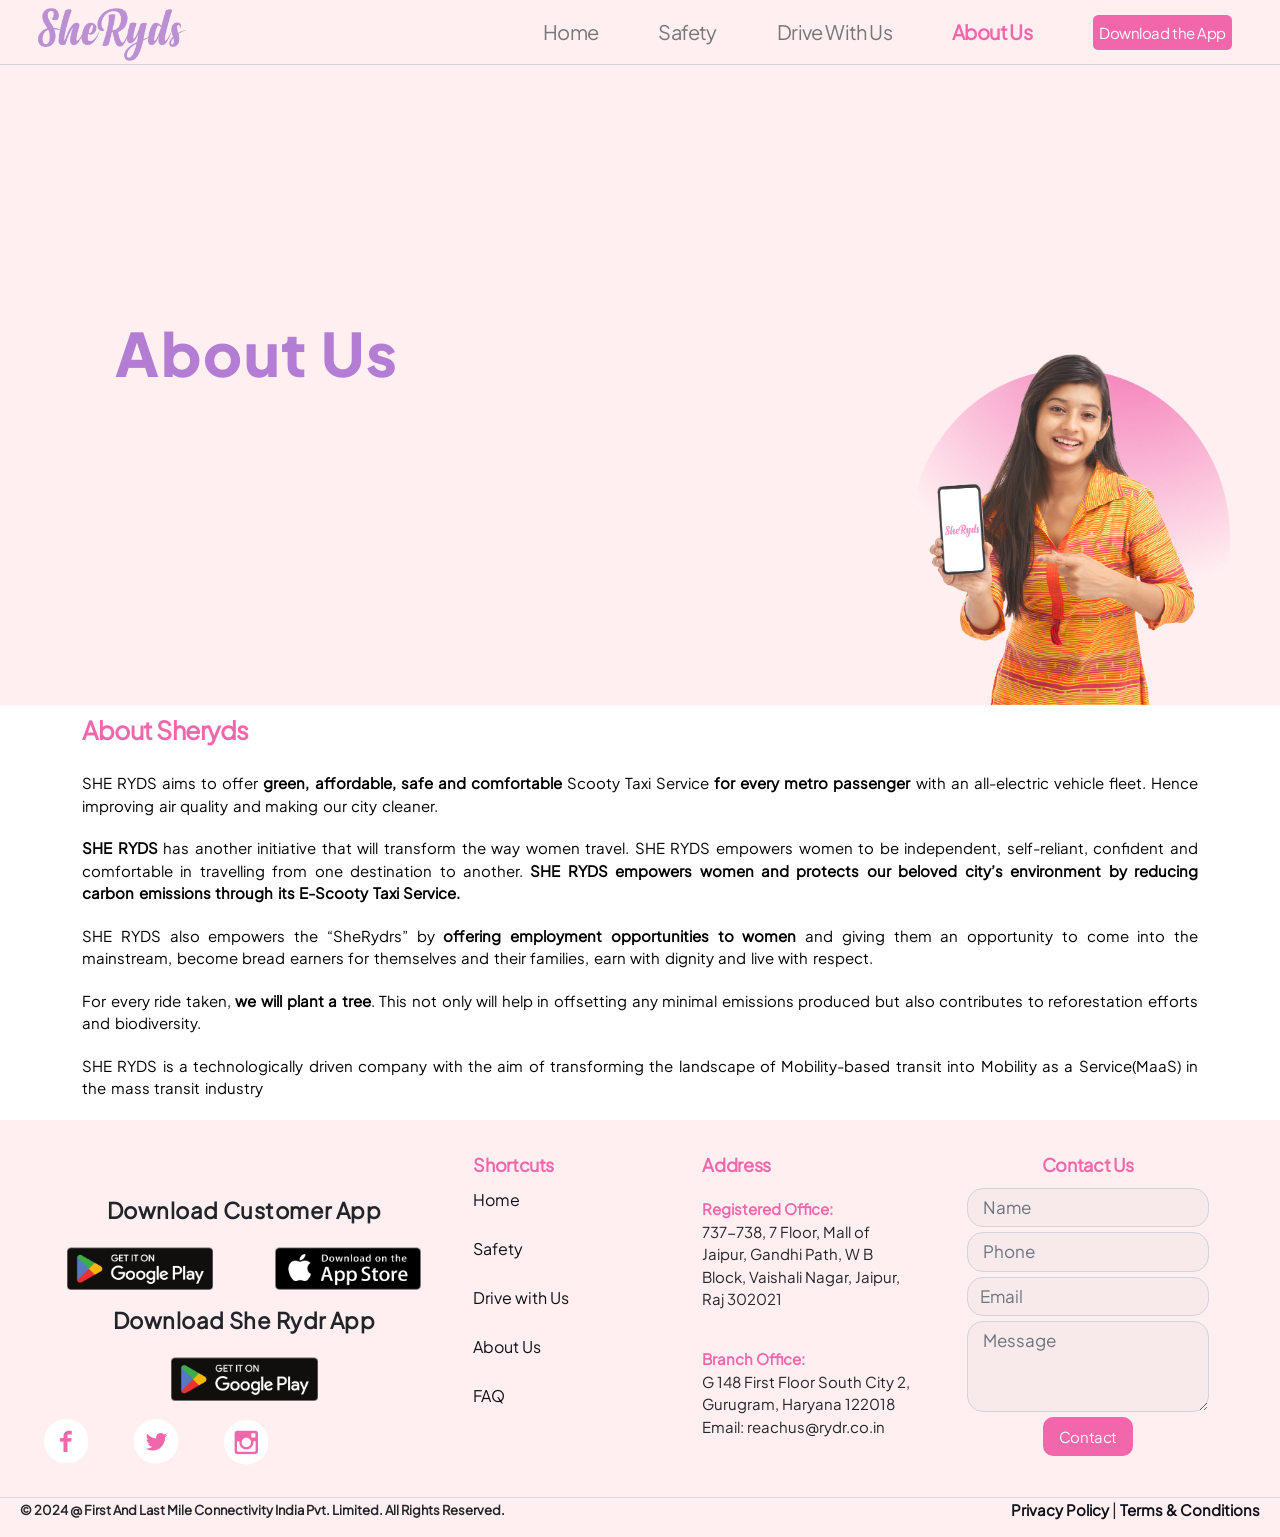
==== commit 14d8875c: "why choose us responsive" ====
--- a/about_us.html
+++ b/about_us.html
@@ -128,7 +128,7 @@
 
     <main>
         <div class=" home-section">
-            <div class=" home-text safety-page-text ">
+            <div class=" home-text safety-page-text about-us-div">
                 <div class="side-text ">
                     <!-- <span class="line-2 saf-2">About Us</span><br> -->
                     <span style="color: #b47dd4; font-family: ExtraBoldPlusJakarta;" class="line-1 about-text">About
--- a/Styles/style.css
+++ b/Styles/style.css
@@ -1088,6 +1088,7 @@
 }
 
 .safety-page-top {
+    height: 79vh;
     margin-top: 0px;
     /* background-image: linear-gradient(90deg, rgb(194, 13, 13) 1%, rgba(194, 13, 13) 35%, rgba(247, 247, 247, 0) 60%), url("../Images/safety_final.png") !important;
     background-blend-mode: normal;
@@ -1099,8 +1100,13 @@
 }
 
 .safety-page-text {
-    top: 20%;
+    top: 38%;
     left: 10%;
+}
+
+.about-us-div {
+    top: 45%;
+    left: 9%;
 }
 
 .saf-1,
@@ -2018,7 +2024,7 @@
 
     .points {
         gap: 22px;
-        margin: 15px 0;
+        margin: 25px 0;
     }
 }
 
--- a/Styles/Responsive/XL.css
+++ b/Styles/Responsive/XL.css
@@ -355,6 +355,10 @@
         height: 80px;
         line-height: 1.3;
     }
+
+    .about-text {
+        font-size: 80px;
+    }
 }
 
 
@@ -364,4 +368,13 @@
         margin-top: 65px;
         margin-bottom: 20px;
     }
+}
+
+
+@media screen and (min-width: 1900px) and (max-width: 2200px) {
+    .points {
+        display: flex;
+        gap: 2.5rem;
+        margin: 3rem 0;
+    }
 }
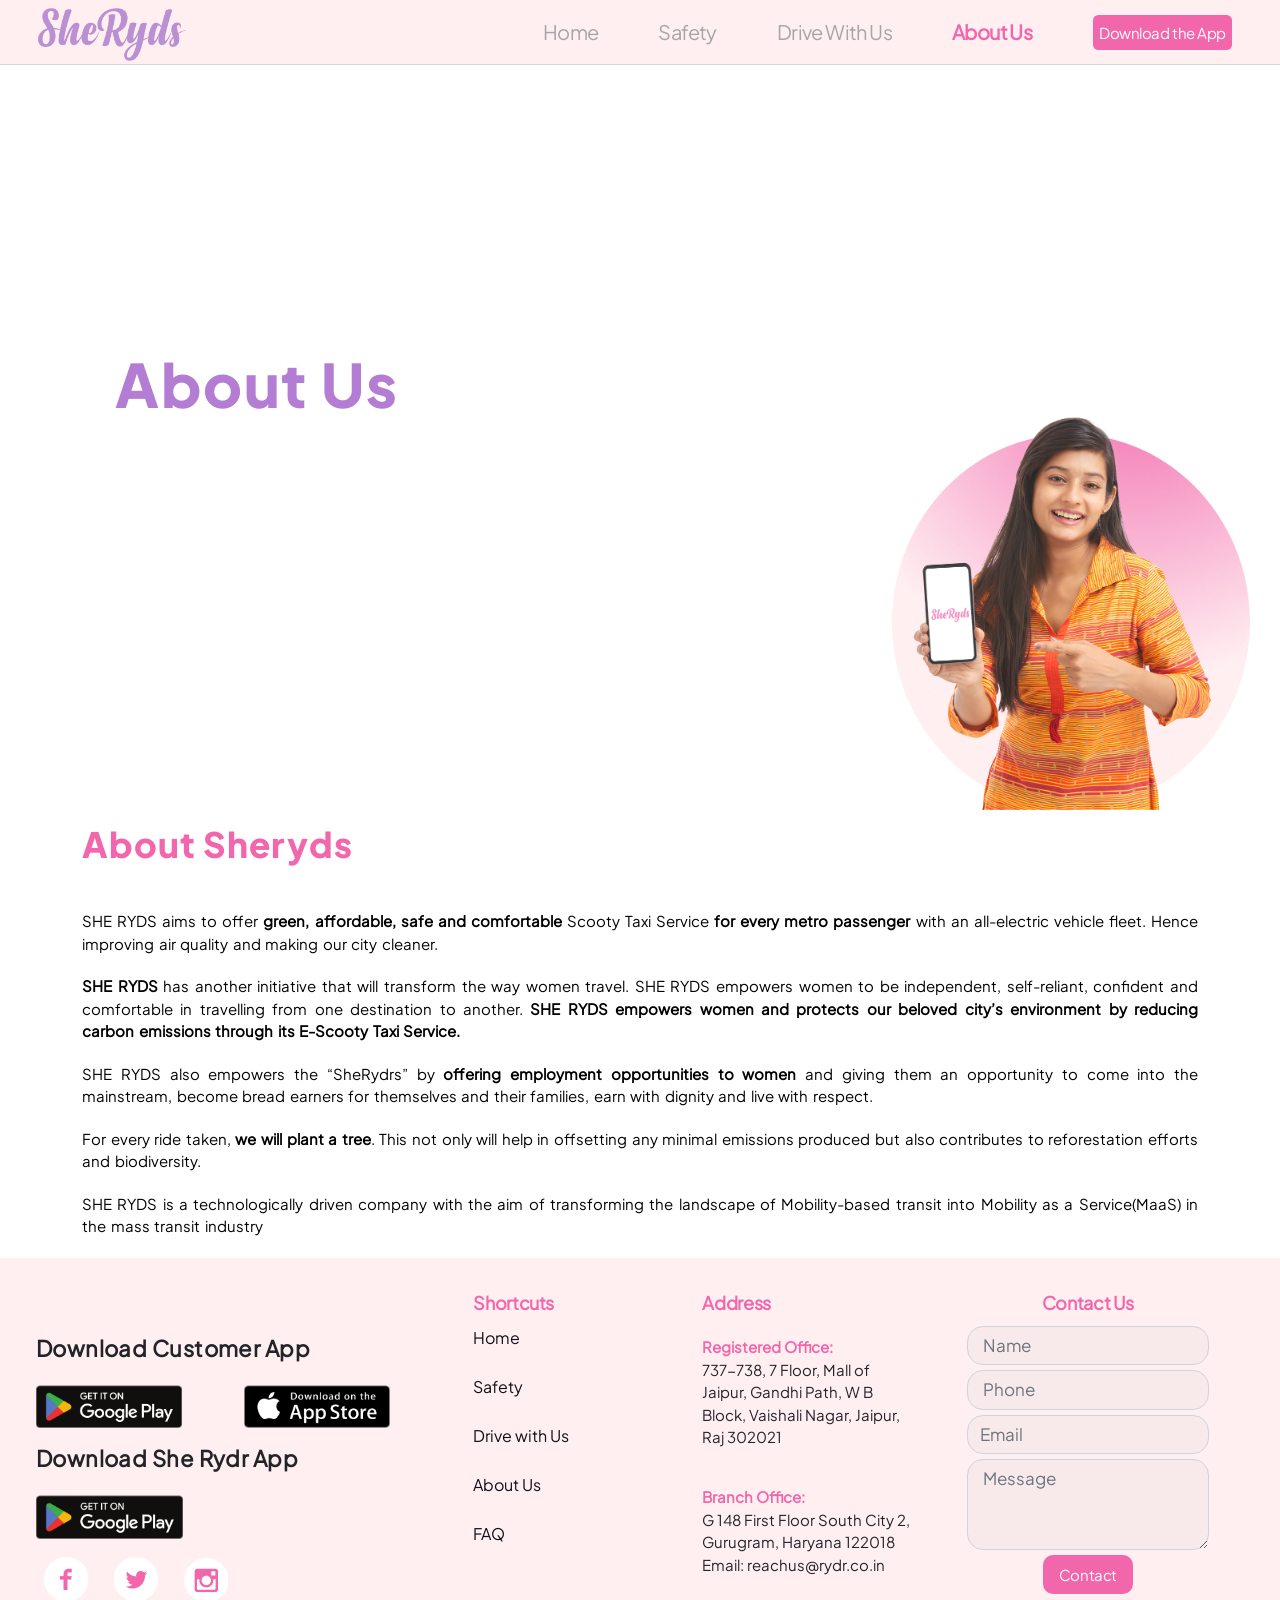
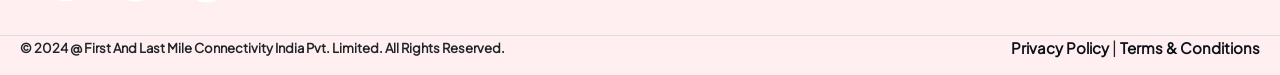
==== commit 36318a99: "all Section Change" ====
--- a/about_us.html
+++ b/about_us.html
@@ -127,7 +127,7 @@
     </section>
 
     <main>
-        <div class=" home-section">
+        <div class=" home-section about-banner">
             <div class=" home-text safety-page-text about-us-div">
                 <div class="side-text ">
                     <!-- <span class="line-2 saf-2">About Us</span><br> -->
@@ -176,7 +176,7 @@
                 </div>
             </div>
             <div>
-                <h3 style="color:#F267AC; font-weight: 700; text-align: left;" class="under-sub-heading mb-1 mt-2">
+                <h3 style="color:#F267AC; font-weight: 700; text-align: left;" class="sub-heading mb-3 mt-1">
                     About Sheryds
                 </h3>
             </div>
@@ -396,7 +396,7 @@
                     </div>
                     <div class="download-app about_dow_app">
                         <p>Download She Rydr App</p>
-                        <div class="app-links about_app_link">
+                        <div class="app-links about_app_link app-2">
                             <a href="playstore-link"><img src="Images/Google_Play_Store_badge_EN.svg.png"
                                     alt="Play Store"></a>
 
--- a/Styles/header.css
+++ b/Styles/header.css
@@ -104,7 +104,7 @@
 
     font-size: 14px;
     text-transform: capitalize;
-    color: #777777;
+    color: #a7a6a6;
 }
 
 .classy-nav-container .classy-navbar .classynav ul li.current-item a {
--- a/Styles/style.css
+++ b/Styles/style.css
@@ -52,14 +52,21 @@
 .sub-heading {
     font-family: ExtraBoldPlusJakarta;
     /* text-transform: uppercase; */
-    font-size: 42px;
+    /* font-size: 42px; */
     /* font-weight: 900; */
-    line-height: 100px;
+    /* line-height: 100px;
     color: black;
     margin-top: 40px;
-    margin-bottom: 20px;
+    
     letter-spacing: 0.03em;
-    text-align: center;
+    text-align: center; */
+    margin-bottom: 50px;
+    color: black;
+    font-size: 35px;
+    font-weight: 500;
+    line-height: 60px;
+    text-align: left;
+    letter-spacing: 0.03em;
 }
 
 .adv-head {
@@ -80,18 +87,17 @@
 }
 
 .know-more {
-    font-size: 13px;
+    font-size: 11px;
     font-weight: 700;
     line-height: 20px;
     letter-spacing: -0.02em;
     text-align: center;
-    color: #f267ac;
-    background-color: #D9D9D9;
+    color: black;
+    background-color: #e3dde0;
     border: none;
-    padding: 3px 30px;
-    border-radius: 20px;
-    text-transform: uppercase;
-    /* margin-top: 5px; */
+    padding: 3px 20px;
+    border-radius: 5px;
+
 }
 
 .nav-bar-top {
@@ -286,10 +292,10 @@
     position: relative;
     justify-content: flex-start;
     align-items: center;
-    background-color: #FFEFF1;
+    /* background-color: #FFEFF1; */
     padding: 200px 50px;
     margin-top: 30px;
-    height: 75vh;
+    height: 95vh;
 }
 
 
@@ -412,19 +418,27 @@
     position: absolute;
     right: 0;
     bottom: 0;
-    width: 42%;
+    width: 50%;
     margin-top: 120px;
     /* background-image: url(/Images/Title-img.png); */
     /* height: 80vh; */
 }
 
+.safety-banner {
+    height: 95vh;
+}
+
 .safety-title {
     width: 29%;
 }
 
+.safety-banner-title {
+    width: 34%;
+}
+
 .about-title {
-    width: 25%;
-    right: 50px;
+    width: 28%;
+    right: 30px;
 }
 
 .moto-section {
@@ -433,7 +447,7 @@
     display: flex;
     align-items: center;
     justify-content: center;
-    /* height: 100vh; */
+    height: 90vh;
 
 }
 
@@ -461,7 +475,7 @@
 }
 
 .moto-head {
-    height: 40px;
+    height: 30px;
 }
 
 .points img {
@@ -475,7 +489,7 @@
     line-height: 25px;
     letter-spacing: 0.02em;
     text-align: center !important;
-    padding: 10px 35px;
+    padding: 0px 35px;
 }
 
 .card-deck {
@@ -503,6 +517,10 @@
 
 .mini-head {
     display: none;
+}
+
+.prime-head {
+    /* line-height: 60px; */
 }
 
 .why-choose-heading {
@@ -531,7 +549,7 @@
     flex-direction: column;
     align-items: flex-start;
     width: 50%;
-    margin: 30px 0px;
+    margin-top: 0px;
 }
 
 .why-img {
@@ -552,18 +570,18 @@
 .points {
     display: flex;
     gap: 15px;
-    margin: 15px 0;
+    margin: 0px 0;
+    margin-top: 25px;
     width: 90%;
 }
 
 .whats {
     margin-bottom: 0px;
 
-    font-size: 40px;
-    font-weight: 700;
-    line-height: 100px;
+    margin-top: 80px;
+    line-height: 50px;
     letter-spacing: -0.02em;
-    color: #c30000;
+
 }
 
 
@@ -598,7 +616,7 @@
 
 .card-group {
     /* width: 33% !important; */
-    gap: 50px !important;
+    gap: 20px !important;
 
 }
 
@@ -615,12 +633,13 @@
 
 
 .card-title {
-    font-size: 25px;
-    font-weight: 700;
+    /* font-size: 25px; */
+    /* font-weight: 700; */
     line-height: 50px;
     letter-spacing: -0.02em;
     text-align: left;
-    margin: 5px;
+    margin: 1px;
+
 }
 
 .card-text {
@@ -633,15 +652,15 @@
 }
 
 .driver-part .card-title {
-    font-size: 20px;
-    font-weight: 700;
-    line-height: 30px;
-    letter-spacing: -0.02em;
+    /* font-size: 20px; */
+    /* font-weight: 700; */
+    /* line-height: 30px; */
+    letter-spacing: 0.02em;
     text-align: center;
 }
 
 .driver-part .card-text {
-    font-size: 14px;
+    /* font-size: 14px; */
     font-weight: 400;
     line-height: 25px;
     letter-spacing: -0.02em;
@@ -668,8 +687,8 @@
 }
 
 .selection.active h4 {
-    color: #c30000;
-    border-bottom: 2px solid #c30000;
+    color: #F267AC;
+    border-bottom: 2px solid #F267AC;
 }
 
 .cust-part,
@@ -685,8 +704,8 @@
 }
 
 .new-saf-head {
-    margin-top: 55px;
-    height: 70vh;
+    margin-top: 0px;
+    height: 50vh;
     display: flex;
     justify-content: center;
     align-items: center;
@@ -697,17 +716,17 @@
 }
 
 .sherydr_verification {
-    background-color: #ffeff1;
-    display: flex;
-    justify-content: center;
-    align-items: center;
-
+    /* background-color: #ffeff1; */
+    display: flex;
+    justify-content: center;
+    align-items: center;
+    padding: 20px 0px;
 }
 
 .sherydr_verification p {
     word-spacing: 0.3em;
     letter-spacing: 0.03em;
-    width: 35%;
+    width: 80%;
 }
 
 .new-saf-head-desc {
@@ -729,6 +748,14 @@
 }
 
 .sherydr_verification_img {
+    display: flex;
+    width: 35%;
+    flex-direction: column;
+    justify-content: center;
+    align-items: center;
+}
+
+.cust-safety-img {
     display: flex;
     width: 35%;
     flex-direction: column;
@@ -747,8 +774,15 @@
 }
 
 .sherydr_verification_img img {
-    width: 60%;
-}
+    width: 35%;
+}
+
+.cust-safety-img img {
+
+    width: 35%;
+
+}
+
 
 .safety-section {
     /* background-color: #FFEFF1; */
@@ -772,9 +806,9 @@
 }
 
 .safety-text {
-    font-size: 21px;
+    font-size: 15px;
     font-weight: 400;
-    line-height: 35px;
+    line-height: 25px;
     text-align: left;
     padding: 0px 10px;
     /* padding-left: 10px; */
@@ -790,25 +824,41 @@
 
 .safety-img {
     max-width: 100%;
+    display: flex;
+    justify-content: center;
+}
+
+.saf-img {
+    width: 40%;
 
 }
 
 .line-bg-grey {
     width: 100%;
-    height: 60px;
+    height: 10vh;
     background-color: #FFDBE0;
     display: flex;
     flex-direction: row;
     justify-content: flex-start;
     align-items: center;
-    gap: 50px;
-    margin-top: 65px;
-    padding-left: 140px;
+    gap: 20px;
+    /* margin-top: 65px; */
+    /* padding-left: 140px; */
+    text-align: center;
+    display: flex;
+    justify-content: center;
+}
+
+.line-bg-grey span {
+
+    color: rgb(111 110 110);
 }
 
 .line-bg-grey h4 {
+    color: #818181bf;
     cursor: pointer;
-    font-weight: 700;
+    /* font-weight: 700; */
+    font-size: 30px;
 }
 
 .line-bg-grey h4 :hover {
@@ -891,8 +941,9 @@
 .download-app {
     display: flex;
     flex-direction: column;
-    justify-content: center;
-    align-items: center;
+    /* justify-content: center; */
+    /* align-items: center; */
+
 }
 
 .download-app p {
@@ -900,7 +951,7 @@
     font-weight: 700;
     line-height: 25px;
     letter-spacing: 0.02em;
-    text-align: center;
+    /* text-align: center; */
 
 }
 
@@ -916,6 +967,10 @@
     font-size: 60px;
 }
 
+.privacy-heading {
+    margin-top: 100px;
+}
+
 
 
 .socialImg {
@@ -924,8 +979,9 @@
 }
 
 .social-links {
-    display: flex;
-    gap: 30px;
+    padding-left: 0px !important;
+    display: flex;
+    gap: 10px;
 
 }
 
@@ -937,21 +993,21 @@
 
 .app-links {
     display: flex;
-    justify-content: center;
+    /* justify-content: center; */
     align-items: center;
     flex-direction: row;
 }
 
 .app-links a {
     display: flex;
-    justify-content: center;
+    /* justify-content: center; */
     align-items: center;
     flex-direction: row;
 }
 
 .about_app_link a {
     display: flex;
-    justify-content: center;
+    /* justify-content: center; */
     align-items: center;
     flex-direction: row;
 }
@@ -959,6 +1015,10 @@
 .app-links img {
     width: 95%;
     margin: 15px 0px;
+}
+
+.app-2 img {
+    width: 75%;
 }
 
 .footer-apps {
@@ -1087,8 +1147,14 @@
     /* For Git  */
 }
 
+.safety-top-text {
+    top: 30%;
+    left: 10%;
+}
+
 .safety-page-top {
-    height: 79vh;
+    background: url('/she_ryds_img/safety_cust_background.png');
+    height: 90vh;
     margin-top: 0px;
     /* background-image: linear-gradient(90deg, rgb(194, 13, 13) 1%, rgba(194, 13, 13) 35%, rgba(247, 247, 247, 0) 60%), url("../Images/safety_final.png") !important;
     background-blend-mode: normal;
@@ -1100,7 +1166,7 @@
 }
 
 .safety-page-text {
-    top: 38%;
+    top: 30%;
     left: 10%;
 }
 
@@ -1120,8 +1186,8 @@
 }
 
 .saf-2 {
-    font-size: 45px;
-    line-height: 50px;
+    font-size: 70px;
+    line-height: 70px;
 }
 
 
@@ -1169,10 +1235,16 @@
     padding: 0px 5px;
 }
 
-.safety-card {
+.customer-safety {
     /* background-color: #fcf6f6 !important; */
 
-    background-color: #FFEFF1 !important;
+    background: linear-gradient(180deg, #ef8ebe 0%, #FFFFFF 100%) !important;
+    border-radius: 10px !important;
+}
+
+
+.driver-safety {
+    background: linear-gradient(180deg, #d3a7ed 0%, #FFFFFF 100%) !important;
     border-radius: 10px !important;
 }
 
@@ -1191,37 +1263,66 @@
     display: flex;
     flex-direction: row;
     justify-content: space-evenly;
-    width: 90%;
-    margin-top: 80px;
-
+    width: 95%;
+    margin-top: 10px;
+
+}
+
+.pink-bg {
+    background-color: #FFEFF1;
+
+}
+
+.app-title {
+    font-size: 16px;
+    font-family: ExtraBoldPlusJakarta;
+    padding: 0px 5px;
+}
+
+.app-body {
+    padding: 0.2rem 0px !important;
+}
+
+.app-card {
+    background: unset;
+}
+
+.card-description p {
+    text-align: left;
 }
 
 .safety-card-body {
-
     padding: 0.7rem 10px !important;
+    /* height: 20vh; */
 }
 
 .safety-card-img {
-    width: 30% !important;
-    margin-top: 20px !important;
+    width: 90% !important;
+    /* margin-top: 20px !important; */
 }
 
 .safety-card-title {
     font-weight: 700 !important;
-    font-size: 25px !important;
+    font-size: 35px !important;
     text-align: center;
-    height: 60px;
+    height: 50px;
     line-height: 1.2;
 
 }
 
 .safety-card-text {
+    text-align: justify;
     font-size: 15px;
     color: #000000;
 }
 
 .back-img {
     width: 8%;
+}
+
+.left-img {
+    width: 45% !important;
+    padding-top: 15px;
 }
 
 .app-safety-feature {
@@ -1232,6 +1333,7 @@
 }
 
 .cust-safety {
+    background-image: url('she_ryds_img/safety_cust_background.png') !important;
     background-size: cover;
     /* Cover the entire div */
     background-position: center;
@@ -1287,8 +1389,14 @@
 
 /* Drive With US  */
 
+.drive-with-us-section {
+    background: url('/she_ryds_img/safety_cust_background.png');
+    height: 90vh;
+    margin-top: 0px;
+}
+
 .drive_w_us {
-    width: 30%;
+    width: 40%;
 }
 
 /* .with-us-top {
@@ -1333,6 +1441,7 @@
     justify-content: center;
     align-items: center;
     padding-bottom: 50px;
+    /* background: url('/she_ryds_img/safety_cust_background.png'); */
 }
 
 .adv-wid {
@@ -1407,6 +1516,10 @@
 
 
 /* About US Section  */
+.about-banner {
+    height: 90vh;
+    margin-top: 0px;
+}
 
 .about-desc p {
     color: #000000;
@@ -1422,6 +1535,14 @@
 
 .desc-bold {
     font-weight: 800;
+}
+
+.sherydr-app {
+    justify-content: center;
+}
+
+.sherydr-app a {
+    justify-content: center;
 }
 
 
@@ -2009,9 +2130,9 @@
     }
 
     .safety-text {
-        font-size: 25px;
+        font-size: 16px;
         font-weight: 400;
-        line-height: 40px;
+        line-height: 30px;
     }
 
     .moto-content p {
@@ -2024,7 +2145,8 @@
 
     .points {
         gap: 22px;
-        margin: 25px 0;
+        margin: 0px 0;
+        margin-top: 25px;
     }
 }
 
@@ -2061,7 +2183,7 @@
         font-weight: 700;
         line-height: 25px;
         letter-spacing: 0.02em;
-        text-align: center;
+        /* text-align: center; */
     }
 
     .about_dow_app p {
--- a/Styles/Responsive/XL.css
+++ b/Styles/Responsive/XL.css
@@ -28,17 +28,20 @@
         right: 20px;
     }
 
-    .line-bg-grey {
-        margin-top: 100px;
-        padding-left: 10%;
+    .line-bg-grey {}
+
+    .line-bg-grey h4 {
+        font-size: 55px;
     }
 
     .title-img {
-        width: 39%;
+        width: 52%;
     }
 
     .sub-heading {
-        font-size: 65px;
+        margin-top: 40px;
+        font-size: 55px;
+        margin-bottom: 70px;
     }
 
     .why-img {
@@ -61,28 +64,33 @@
         font-size: 37px;
     }
 
+    .moto-head {
+        height: 60px;
+    }
+
+
+
     .know-more {
-        font-size: 25px;
-
-        padding: 20px 40px
+        font-size: 21px;
+        padding: 15px 25px;
     }
 
 
     .home-section {
-        height: 57vh;
+        height: 95vh;
     }
 
     .line-1 {
-        font-size: 35px;
+        font-size: 45px;
         font-weight: 500;
         text-align: left;
-        line-height: 45px;
+        line-height: 60px;
     }
 
     .line-2 {
-        font-size: 30px;
+        font-size: 40px;
         font-weight: 700;
-        line-height: 1.2;
+        line-height: 1.3;
         text-align: left;
     }
 
@@ -100,6 +108,10 @@
         text-align: left;
     }
 
+    .safety-page-top {
+        height: 90vh;
+    }
+
     .saf-1 {
         font-size: 45px !important;
         line-height: 25x;
@@ -114,7 +126,7 @@
 
 
     .home-points {
-        font-size: 30px;
+        font-size: 39px;
         font-weight: 700;
         letter-spacing: -0.02em;
         text-align: left;
@@ -123,14 +135,39 @@
 
     .btn-sec {
         border: none;
-        font-size: 24px;
+        font-size: 26px;
         font-weight: 400;
         cursor: pointer;
     }
 
+    .btn-1,
+    .btn-2 {
+        padding: 10px 15px;
+    }
+
     .safety-img img {
-        padding-left: 135px;
-
+        /* padding-left: 135px; */
+
+    }
+
+    .cust-safety-img img {
+        width: 35%;
+    }
+
+    .sherydr_verification_img img {
+        width: 35%;
+    }
+
+    .app-title {
+        font-size: 25px;
+    }
+
+    .card-description p {
+        padding: 10px;
+    }
+
+    .saf-img {
+        width: 40%;
     }
 
     .moto-content p,
@@ -167,9 +204,9 @@
     }
 
     .safety-text {
-        font-size: 35px;
+        font-size: 25px;
         font-weight: 400;
-        line-height: 60px;
+        line-height: 1.8;
     }
 
     .curve {
@@ -192,8 +229,9 @@
 
     .social-links {
         display: flex;
-        justify-content: center;
-        gap: 90px;
+        /* justify-content: center; */
+        gap: 30px;
+        padding-left: 0px;
     }
 
     .contact-form input,
@@ -206,12 +244,12 @@
     /* Safety-PAGE  */
 
     .safety-title {
-        width: 29%;
+        width: 39%;
     }
 
     .safety-card-title {
         font-weight: 800 !important;
-        font-size: 37px !important;
+        font-size: 55px !important;
     }
 
 
@@ -239,6 +277,18 @@
     .app-links img {
         width: 97%;
         /* margin: 7px 4px; */
+    }
+
+    .sherydr-app {
+        justify-content: center;
+    }
+
+    .sherydr-app a {
+        justify-content: center;
+    }
+
+    .sherydr-app img {
+        width: 85%;
     }
 
     .download-app p {
@@ -297,18 +347,22 @@
     }
 
     .adv-card-img img {
-        max-width: 50%;
+        max-width: 75%;
         height: auto;
     }
 
     .adv-card-title h5 {
-        margin: 8px 0;
-        font-size: 1.5rem;
+        margin: 25px 0;
+        font-size: 1.8rem;
     }
 
     .about-title {
-        width: 25%;
+        width: 37%;
         right: 62px;
+    }
+
+    .about-desc p {
+        font-size: 25px;
     }
 
     .breadcrumb a {
@@ -347,17 +401,52 @@
     }
 
     .app-safety-feature {
+        margin-top: 3rem;
         width: 85%;
     }
 
     .safety-card-title {
-
-        height: 80px;
+        margin-bottom: 50px;
+        /* height: 50px; */
         line-height: 1.3;
     }
 
     .about-text {
         font-size: 80px;
+    }
+
+    .driver-part .card-text {
+        /* font-size: 14px; */
+        font-weight: 400;
+        line-height: 40px;
+        letter-spacing: 0.02em;
+        text-align: center;
+    }
+
+    .driver-part .card-title {
+        margin: 20px 0px;
+        height: 85px;
+    }
+
+    .info-list {
+        font-size: 25px;
+    }
+
+    .selection h4 {
+        margin: 30px
+    }
+
+    .drive-with-us-section {
+        height: 90vh;
+        margin-top: 0px;
+    }
+
+    .adv-part {
+        height: 70vh;
+    }
+
+    .faq-head {
+        margin-top: 150px;
     }
 }
 
@@ -374,7 +463,11 @@
 @media screen and (min-width: 1900px) and (max-width: 2200px) {
     .points {
         display: flex;
-        gap: 2.5rem;
-        margin: 3rem 0;
+        gap: 1.5rem;
+        margin: 1.5rem 0;
+    }
+
+    .selection h4 {
+        margin: 30px
     }
 }
--- a/Styles/Responsive/L.css
+++ b/Styles/Responsive/L.css
@@ -244,7 +244,8 @@
     }
 
     .social-links {
-        gap: 70px;
+        padding-left: 0px;
+        gap: 10px;
     }
 
     .socialImg {
--- a/Styles/Responsive/M.css
+++ b/Styles/Responsive/M.css
@@ -332,7 +332,8 @@
     }
 
     .social-links {
-        gap: 20px;
+        padding-left: 15px;
+        gap: 0px;
     }
 
 
@@ -376,7 +377,7 @@
     }
 
     .new-saf-head {
-        height: 50vh;
+        height: 55vh;
     }
 
     .new-saf-head-desc p {
@@ -392,7 +393,7 @@
     }
 
     .new-saf-head-img {
-        width: 20%;
+        width: 17%;
     }
 
     .sherydr_verification p {
@@ -446,6 +447,13 @@
         font-size: 10px;
     }
 
+    .app-card {
+        padding: 0px;
+    }
+
+    .safety-card-group {
+        justify-content: center;
+    }
 
     /* Drive With US  */
 
--- a/Styles/Responsive/S.css
+++ b/Styles/Responsive/S.css
@@ -111,8 +111,8 @@
     }
 
     .driver-part .card-text {
-        font-size: 16px;
-        padding: 0px 10px;
+        line-height: 24px;
+        text-align: center;
     }
 
     .driver-part .card-title {
@@ -280,14 +280,22 @@
         display: flex;
         flex-direction: column;
         justify-content: space-around;
-        width: 70%;
+        width: 90%;
         margin-top: 20px;
         gap: 20px;
     }
 
     .safety-card-title {
         font-size: 19px !important;
-        height: 50px;
+        height: auto;
+    }
+
+    .driver-part .card-title {
+        margin-bottom: 5px;
+    }
+
+    .card-group>.card {
+        margin-bottom: 2rem;
     }
 
 
@@ -486,6 +494,8 @@
         font-size: 15px !important;
         font-weight: 400 !important;
     }
+
+
 }
 
 
@@ -618,6 +628,14 @@
         width: 50%;
     }
 
+    .new-saf-head-img {
+        width: 37%;
+    }
+
+    .new-saf-head-desc p {
+        width: 93%;
+    }
+
 
 }
 
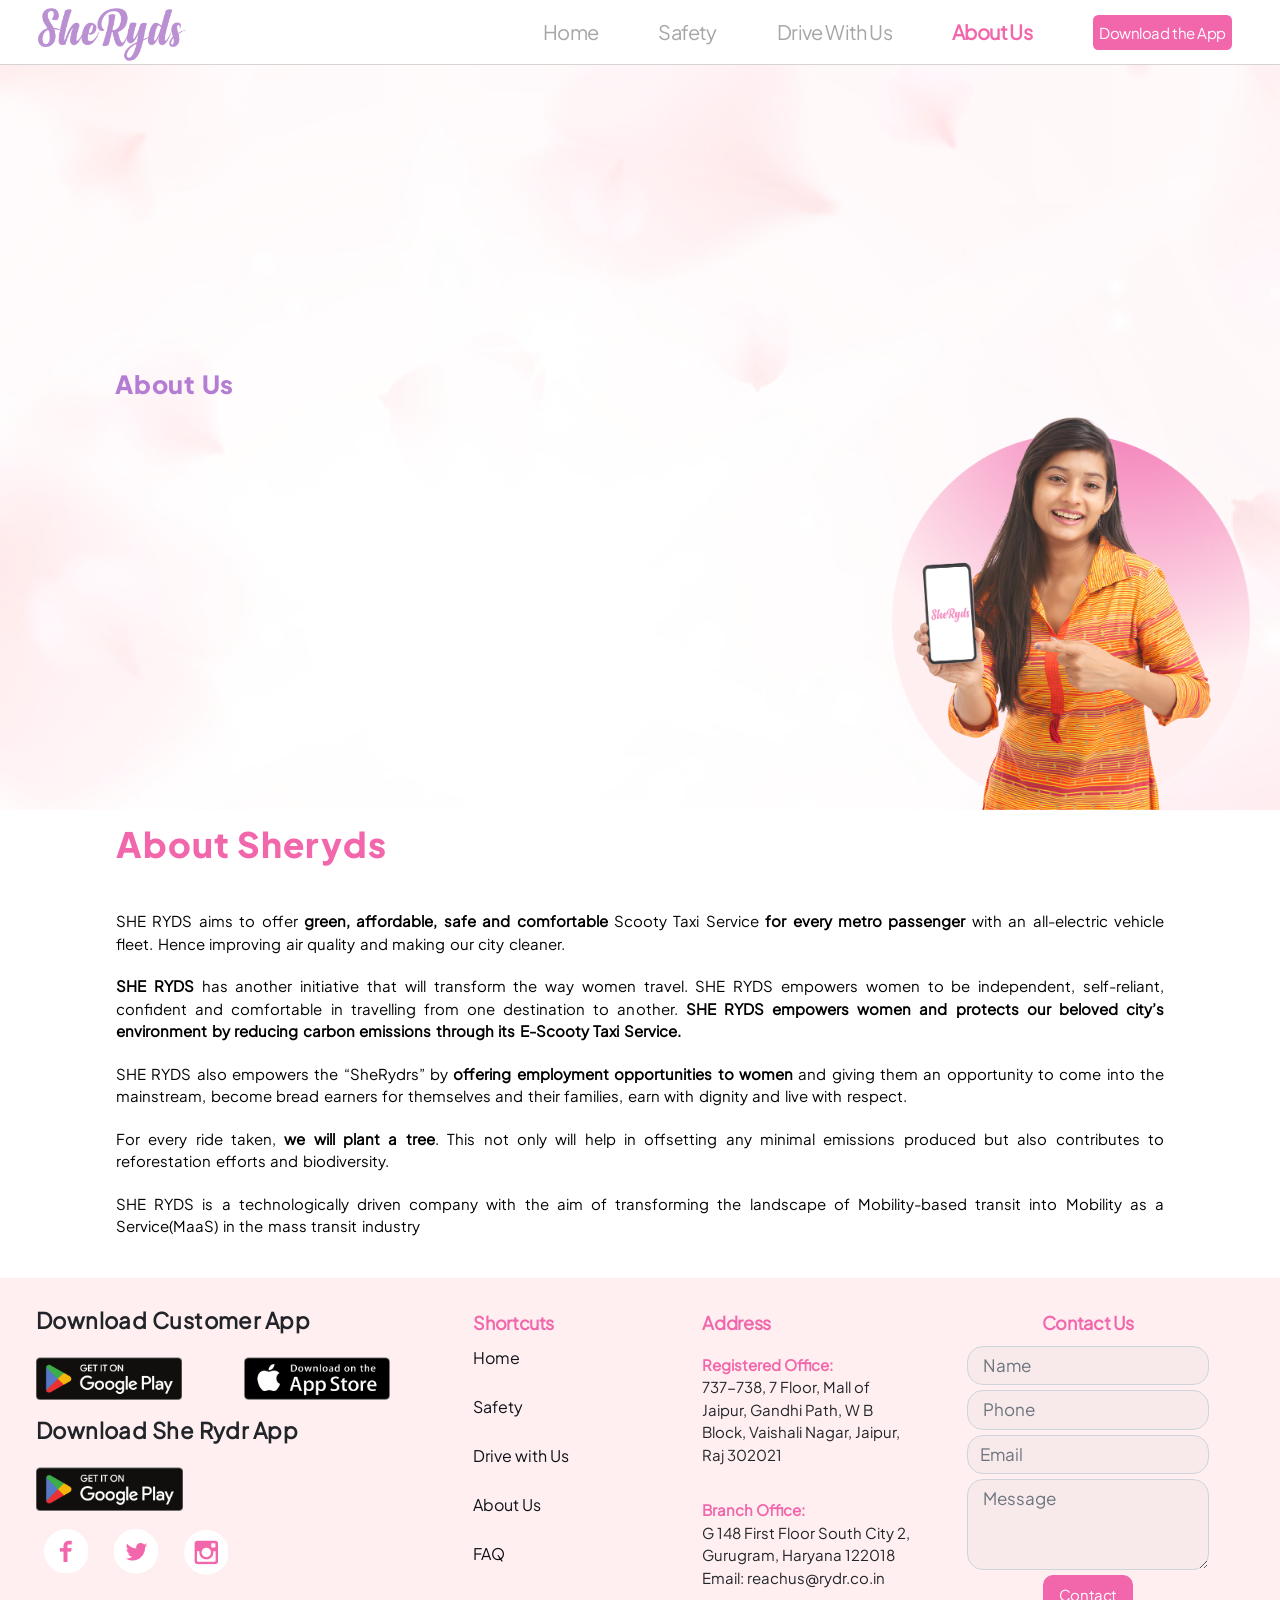
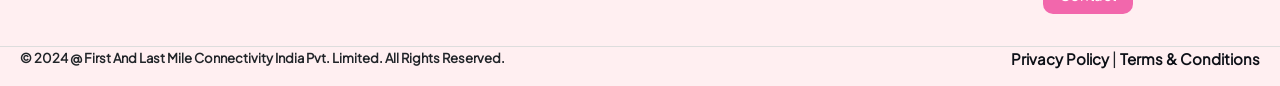
==== commit 0703e9d0: "link Update" ====
--- a/about_us.html
+++ b/about_us.html
@@ -131,7 +131,7 @@
             <div class=" home-text safety-page-text about-us-div">
                 <div class="side-text ">
                     <!-- <span class="line-2 saf-2">About Us</span><br> -->
-                    <span style="color: #b47dd4; font-family: ExtraBoldPlusJakarta;" class="line-1 about-text">About
+                    <span style="color: #b47dd4; font-family: ExtraBoldPlusJakarta;" class="line-1">About
                         Us</span>
                 </div>
 
@@ -142,75 +142,83 @@
             </div>
 
         </div>
-        <section class="container d-flex flex-column justify-content-center about-section">
-
-            <!-- Modal Structure -->
-            <div class="modal fade bd-example-modal-lg" id="myModal" tabindex="-1" role="dialog"
-                aria-labelledby="myLargeModalLabel" aria-hidden="true">
-                <div class="modal-dialog modal-lg">
-                    <div class="modal-content">
-                        <div class="modal-header">
-                            <button type="button" class="close" data-dismiss="modal" aria-label="Close"><span
-                                    aria-hidden="true">X</span></button>
-                        </div>
-                        <div class="modal-body">
-                            <div class="modal-section">
-                                <h5 class="text-center fw-bold">Customer App</h5>
-                                <div class="app-links">
-                                    <a href="playstore-link"><img src="Images/Google_Play_Store_badge_EN.svg.png"
-                                            alt="Play Store"></a>
-                                    <a href="applestore-link"><img src="Images/App_Store_Badge.svg (2).png"
-                                            alt="Apple Store"></a>
-                                </div>
-                            </div>
-                            <div class="modal-divider"></div>
-                            <div class="modal-section">
-                                <h5 class="text-center fw-bold">SheRydr App</h5>
-                                <div class="app-links sherydr-app">
-                                    <a href="playstore-link"><img src="Images/Google_Play_Store_badge_EN.svg.png"
-                                            alt="Play Store"></a>
-                                </div>
+        <!-- Modal Structure -->
+        <div class="modal fade bd-example-modal-lg" id="myModal" tabindex="-1" role="dialog"
+            aria-labelledby="myLargeModalLabel" aria-hidden="true">
+            <div class="modal-dialog modal-lg">
+                <div class="modal-content">
+                    <div class="modal-header">
+                        <button type="button" class="close" data-dismiss="modal" aria-label="Close"><span
+                                aria-hidden="true">X</span></button>
+                    </div>
+                    <div class="modal-body">
+                        <div class="modal-section">
+                            <h5 class="text-center fw-bold">Customer App</h5>
+                            <div class="app-links">
+                                <a href="playstore-link"><img src="Images/Google_Play_Store_badge_EN.svg.png"
+                                        alt="Play Store"></a>
+                                <a href="applestore-link"><img src="Images/App_Store_Badge.svg (2).png"
+                                        alt="Apple Store"></a>
+                            </div>
+                        </div>
+                        <div class="modal-divider"></div>
+                        <div class="modal-section">
+                            <h5 class="text-center fw-bold">SheRydr App</h5>
+                            <div class="app-links sherydr-app">
+                                <a href="playstore-link"><img src="Images/Google_Play_Store_badge_EN.svg.png"
+                                        alt="Play Store"></a>
                             </div>
                         </div>
                     </div>
                 </div>
             </div>
-            <div>
-                <h3 style="color:#F267AC; font-weight: 700; text-align: left;" class="sub-heading mb-3 mt-1">
-                    About Sheryds
-                </h3>
-            </div>
-            <div class="about-desc">
-                <p>SHE RYDS aims to offer <span class="desc-semi">green, affordable, safe and comfortable</span> Scooty
-                    Taxi Service <span class="desc-semi">for
-                        every metro passenger</span> with an all-electric vehicle fleet. Hence improving air quality and
-                    making our
-                    city cleaner.
-                </p>
-
-                <p> <span class="fw-bold">SHE RYDS</span> has another initiative that will transform the way women
-                    travel. SHE RYDS
-                    empowers women to be independent, self-reliant, confident and comfortable in travelling from one
-                    destination to another. <span class="fw-bold">
-                        SHE RYDS empowers women and protects our beloved city’s environment by
-                        reducing carbon emissions through its E-Scooty Taxi Service.
-                    </span></p>
-
-                <p> SHE RYDS also empowers the “SheRydrs” by <span class="fw-bold">offering employment opportunities to
-                        women</span> and giving them an
-                    opportunity to
-                    come into the
-                    mainstream, become bread earners for themselves and their families, earn with dignity and live with
-                    respect.</p>
-
-                <p> For every ride taken, <span class="fw-bold"> we will plant a tree</span>. This not only will help in
-                    offsetting any
-                    minimal emissions produced but also contributes to reforestation efforts and biodiversity.</p>
-
-                <p> SHE RYDS
-                    is a technologically driven company with the aim of transforming the landscape of Mobility-based
-                    transit into Mobility as a Service(MaaS) in the mass transit industry</p>
-            </div>
+        </div>
+        <section class="d-flex align-items-center justify-content-center">
+            <section class="d-flex flex-column justify-content-center about-section">
+
+
+                <div>
+                    <h3 style="color:#F267AC; font-weight: 700; text-align: left;" class="sub-heading mb-3 mt-1">
+                        About Sheryds
+                    </h3>
+                </div>
+                <div class="about-desc">
+                    <p>SHE RYDS aims to offer <span class="desc-semi">green, affordable, safe and comfortable</span>
+                        Scooty
+                        Taxi Service <span class="desc-semi">for
+                            every metro passenger</span> with an all-electric vehicle fleet. Hence improving air quality
+                        and
+                        making our
+                        city cleaner.
+                    </p>
+
+                    <p> <span class="fw-bold">SHE RYDS</span> has another initiative that will transform the way women
+                        travel. SHE RYDS
+                        empowers women to be independent, self-reliant, confident and comfortable in travelling from one
+                        destination to another. <span class="fw-bold">
+                            SHE RYDS empowers women and protects our beloved city’s environment by
+                            reducing carbon emissions through its E-Scooty Taxi Service.
+                        </span></p>
+
+                    <p> SHE RYDS also empowers the “SheRydrs” by <span class="fw-bold">offering employment opportunities
+                            to
+                            women</span> and giving them an
+                        opportunity to
+                        come into the
+                        mainstream, become bread earners for themselves and their families, earn with dignity and live
+                        with
+                        respect.</p>
+
+                    <p> For every ride taken, <span class="fw-bold"> we will plant a tree</span>. This not only will
+                        help in
+                        offsetting any
+                        minimal emissions produced but also contributes to reforestation efforts and biodiversity.</p>
+
+                    <p> SHE RYDS
+                        is a technologically driven company with the aim of transforming the landscape of Mobility-based
+                        transit into Mobility as a Service(MaaS) in the mass transit industry</p>
+                </div>
+            </section>
         </section>
 
 
--- a/Styles/header.css
+++ b/Styles/header.css
@@ -66,7 +66,7 @@
 }
 
 .classy-nav-container {
-    background-color: transparent;
+    /* background-color: transparent; */
     padding: 0;
 }
 
--- a/Styles/classy-nav.css
+++ b/Styles/classy-nav.css
@@ -34,9 +34,9 @@
 .classy-nav-container {
   position: relative;
   z-index: 100;
-  background-color: #FFEFF1;
-  ;
+  /* background-color: red !important; */
   /* sticky */
+  background-color: white !important;
 }
 
 .classy-nav-container * {
--- a/Styles/style.css
+++ b/Styles/style.css
@@ -88,14 +88,14 @@
 
 .know-more {
     font-size: 11px;
-    font-weight: 700;
+    /* font-weight: 700; */
     line-height: 20px;
-    letter-spacing: -0.02em;
+    letter-spacing: 0.02em;
     text-align: center;
-    color: black;
-    background-color: #e3dde0;
+    color: white;
+    background-color: #f267ac;
     border: none;
-    padding: 3px 20px;
+    padding: 3px 15px;
     border-radius: 5px;
 
 }
@@ -554,7 +554,7 @@
 
 .why-img {
     /* height: 50vh; */
-    width: 90%;
+    width: 95%;
 }
 
 .front_why {
@@ -648,7 +648,7 @@
     line-height: 25px;
     /* letter-spacing: -0.02em; */
     text-align: center;
-    padding: 0px 10px;
+    padding: 10px 10px;
 }
 
 .driver-part .card-title {
@@ -786,6 +786,8 @@
 
 .safety-section {
     /* background-color: #FFEFF1; */
+    background: url('../she_ryds_img/safety_cust_background.png') !important;
+
     display: flex;
     flex-direction: row;
     justify-content: center;
@@ -836,7 +838,7 @@
 .line-bg-grey {
     width: 100%;
     height: 10vh;
-    background-color: #FFDBE0;
+    background-color: #ffeff1;
     display: flex;
     flex-direction: row;
     justify-content: flex-start;
@@ -850,8 +852,8 @@
 }
 
 .line-bg-grey span {
-
-    color: rgb(111 110 110);
+    color: rgb(201 197 197);
+    font-size: 30px;
 }
 
 .line-bg-grey h4 {
@@ -1022,7 +1024,7 @@
 }
 
 .footer-apps {
-    margin-top: 3rem;
+    /* margin-top: 3rem; */
     gap: 10px;
 }
 
@@ -1153,7 +1155,7 @@
 }
 
 .safety-page-top {
-    background: url('/she_ryds_img/safety_cust_background.png');
+    background: url('../she_ryds_img/safety_cust_background.png');
     height: 90vh;
     margin-top: 0px;
     /* background-image: linear-gradient(90deg, rgb(194, 13, 13) 1%, rgba(194, 13, 13) 35%, rgba(247, 247, 247, 0) 60%), url("../Images/safety_final.png") !important;
@@ -1166,7 +1168,7 @@
 }
 
 .safety-page-text {
-    top: 30%;
+    top: 40%;
     left: 10%;
 }
 
@@ -1204,8 +1206,8 @@
 }
 
 .cust-safety-portion {
-    background-image: url('she_ryds_img/safety_cust_background.png') !important;
-    background-image: url('she_ryds_img/safety_cust_background.png') !important;
+    /* background-image: url('../she_ryds_img/safety_cust_background.png') !important; */
+    /* background-image: url('../she_ryds_img/safety_cust_background.png') !important; */
     background-size: cover;
     /* Cover the entire div */
     background-position: center;
@@ -1333,7 +1335,7 @@
 }
 
 .cust-safety {
-    background-image: url('she_ryds_img/safety_cust_background.png') !important;
+
     background-size: cover;
     /* Cover the entire div */
     background-position: center;
@@ -1390,7 +1392,7 @@
 /* Drive With US  */
 
 .drive-with-us-section {
-    background: url('/she_ryds_img/safety_cust_background.png');
+    background: url('../she_ryds_img/safety_cust_background.png');
     height: 90vh;
     margin-top: 0px;
 }
@@ -1517,6 +1519,7 @@
 
 /* About US Section  */
 .about-banner {
+    background: url('../she_ryds_img/safety_cust_background.png') !important;
     height: 90vh;
     margin-top: 0px;
 }
@@ -2116,31 +2119,77 @@
 
 }
 
+.about-section {
+    width: 85%;
+    padding: 0px 20px 20px 20px;
+}
+
+
 @media (min-width: 1400px) and (max-width: 1900px) {
+
+    .home-section {
+        height: 96vh;
+    }
+
+    .title-img {
+        width: 65%;
+    }
+
+    .line-1 {
+        font-size: 30px;
+        line-height: 45px;
+    }
+
+    .line-2 {
+        font-size: 27px;
+    }
+
+    .home-points {
+        font-size: 25px;
+    }
+
+    .rydr-btn {
+        gap: 15px;
+    }
+
+    .know-more {
+        font-size: 15px;
+        padding: 5px 15px;
+    }
+
+    .btn-sec {
+        font-size: 15px;
+    }
+
     .new-saf-head {
         height: 53vh;
     }
 
     .safety-card-text {
-        font-size: 16px;
+        font-size: 20px;
     }
 
     .about-desc p {
-        font-size: 16px;
+        font-size: 20px;
     }
 
     .safety-text {
-        font-size: 16px;
+        font-size: 20px;
         font-weight: 400;
         line-height: 30px;
     }
 
+    .saf-img {
+        margin-left: 30%;
+    }
+
     .moto-content p {
-        font-size: 16px;
+        font-size: 20px;
+        line-height: 30px;
     }
 
     .points-desc p {
-        font-size: 16px;
+        font-size: 20px;
     }
 
     .points {
@@ -2148,13 +2197,57 @@
         margin: 0px 0;
         margin-top: 25px;
     }
-}
-
-@media (min-width: 1400px) and (max-width: 1900px) {
-
-    .home-section {
-        height: 70vh;
-    }
+
+    .safety-page-top {
+        height: 90vh;
+    }
+
+    .safety-title {
+        width: 45%;
+    }
+
+    .sherydr_verification p {
+        font-size: 20px;
+    }
+
+    .card-text {
+        font-size: 20px;
+        line-height: 30px;
+    }
+
+    .app-title {
+        font-size: 20px;
+    }
+
+    .info-list {
+        font-size: 20px;
+    }
+
+    .drive_w_us img {
+        width: 100%;
+    }
+
+    .drive_w_us {
+        width: 55%;
+    }
+
+    .drive-with-us-section {
+        height: 90vh;
+    }
+
+    .adv-head {
+        margin-top: 2rem;
+    }
+
+    .about-banner {
+        height: 90vh;
+    }
+
+    .about-title {
+        width: 44%;
+        right: 30px;
+    }
+
 }
 
 
@@ -2206,11 +2299,7 @@
 
 }
 
-@media (min-width: 1600px) {
-    .home-section {
-        height: 85vh;
-    }
-}
+@media (min-width: 1600px) {}
 
 
 /* INITIATIVES  */
--- a/Styles/Responsive/XL.css
+++ b/Styles/Responsive/XL.css
@@ -34,13 +34,22 @@
         font-size: 55px;
     }
 
+    .line-bg-grey span {
+        font-size: 55px;
+        color: rgb(201 197 197);
+    }
+
     .title-img {
-        width: 52%;
+        width: 64%;
+    }
+
+    .title-img img {
+        width: 100%;
     }
 
     .sub-heading {
         margin-top: 40px;
-        font-size: 55px;
+        font-size: 60px;
         margin-bottom: 70px;
     }
 
@@ -81,14 +90,14 @@
     }
 
     .line-1 {
-        font-size: 45px;
+        font-size: 55px;
         font-weight: 500;
         text-align: left;
-        line-height: 60px;
+        line-height: 80px;
     }
 
     .line-2 {
-        font-size: 40px;
+        font-size: 49px;
         font-weight: 700;
         line-height: 1.3;
         text-align: left;
@@ -126,7 +135,7 @@
 
 
     .home-points {
-        font-size: 39px;
+        font-size: 48px;
         font-weight: 700;
         letter-spacing: -0.02em;
         text-align: left;
@@ -135,14 +144,14 @@
 
     .btn-sec {
         border: none;
-        font-size: 26px;
+        font-size: 25px;
         font-weight: 400;
         cursor: pointer;
     }
 
     .btn-1,
     .btn-2 {
-        padding: 10px 15px;
+        padding: 20px 15px;
     }
 
     .safety-img img {
@@ -159,7 +168,7 @@
     }
 
     .app-title {
-        font-size: 25px;
+        font-size: 30px;
     }
 
     .card-description p {
@@ -172,14 +181,14 @@
 
     .moto-content p,
     .card-text {
-        font-size: 25px;
+        font-size: 30px;
         line-height: 40px;
     }
 
     .points {
         display: flex;
-        gap: 2.9rem;
-        margin: 4rem 0;
+        gap: 2.5rem;
+        margin: 1.6rem 0;
     }
 
     .points img {
@@ -188,7 +197,7 @@
     }
 
     .points-desc p {
-        font-size: 25px;
+        font-size: 30px;
     }
 
     .selection h4 {
@@ -200,11 +209,11 @@
     }
 
     .card-text {
-        font-size: 25px;
+        font-size: 30px;
     }
 
     .safety-text {
-        font-size: 25px;
+        font-size: 30px;
         font-weight: 400;
         line-height: 1.8;
     }
@@ -244,12 +253,16 @@
     /* Safety-PAGE  */
 
     .safety-title {
-        width: 39%;
+        width: 45%;
+    }
+
+    .saf-img {
+        margin-left: 30%;
     }
 
     .safety-card-title {
         font-weight: 800 !important;
-        font-size: 55px !important;
+        font-size: 60px !important;
     }
 
 
@@ -297,7 +310,11 @@
     }
 
     .about_dow_app p {
-        font-size: 30px;
+        font-size: 40px;
+    }
+
+    .footer-section {
+        padding: 35px;
     }
 
     .footer-logo p {
@@ -323,7 +340,7 @@
     }
 
     .moto-img {
-        width: 140px;
+        width: 170px;
     }
 
     .curve-1 {
@@ -357,7 +374,7 @@
     }
 
     .about-title {
-        width: 37%;
+        width: 43%;
         right: 62px;
     }
 
@@ -386,7 +403,7 @@
     }
 
     .sherydr_verification p {
-        font-size: 25px;
+        font-size: 30px;
     }
 
     .sherydr_verification_img h2 {
@@ -429,7 +446,7 @@
     }
 
     .info-list {
-        font-size: 25px;
+        font-size: 30px;
     }
 
     .selection h4 {
@@ -442,12 +459,18 @@
     }
 
     .adv-part {
-        height: 70vh;
+        height: 60vh;
+        justify-content: flex-start;
     }
 
     .faq-head {
         margin-top: 150px;
     }
+
+    .drive_w_us {
+        width: 55%;
+    }
+
 }
 
 
--- a/Styles/Responsive/L.css
+++ b/Styles/Responsive/L.css
@@ -39,7 +39,7 @@
         align-items: center;
         padding: 260px 50px;
         margin-top: 20px;
-        height: auto;
+        height: 97vh;
     }
 
     .home-text {
@@ -47,12 +47,12 @@
         justify-content: center;
         display: flex;
         flex-direction: column;
-        left: 4%;
+        left: 8%;
     }
 
     .title-img {
         right: 0%;
-        width: 55%;
+        width: 63%;
     }
 
     .about-title {
@@ -66,7 +66,7 @@
 
     .line-1 {
         font-size: 20px;
-        line-height: 25px;
+        line-height: 30px;
         letter-spacing: 0.03rem;
     }
 
@@ -90,7 +90,7 @@
     }
 
     .rydr-btn {
-        gap: 10px;
+        gap: 25px;
     }
 
     .btn-sec a {
@@ -101,6 +101,10 @@
     .btn-2 {
 
         padding: 8px 15px;
+    }
+
+    .moto-section {
+        height: 93vh;
     }
 
     .moto-content p {
@@ -147,6 +151,9 @@
         width: 100%;
     }
 
+    .points img {
+        width: 30px;
+    }
 
     .points img {
         /* width: 100px; */
@@ -154,6 +161,11 @@
 
     .whats {
         margin-bottom: 0px;
+    }
+
+    .prime-head {
+        margin-bottom: 0px !important;
+        line-height: 75px;
     }
 
     .cust-part,
@@ -201,14 +213,15 @@
 
 
     .safety-text {
-        font-size: 20px;
+        font-size: 15px;
         font-weight: 400;
-        line-height: 35px;
-        padding-left: 40px;
+        line-height: 27px;
+        padding-left: 10px;
     }
 
     .safety-content .sub-heading {
         margin-bottom: 0;
+        margin-left: 0px;
     }
 
     .safety-content {
@@ -219,7 +232,11 @@
     }
 
     .safety-know {
-        margin-left: 85px;
+        margin-left: 60px;
+    }
+
+    .saf-img {
+        width: 55%;
     }
 
     .footer-logo img {
@@ -239,8 +256,14 @@
         margin: 10px 5px; */
     }
 
+
+
     .app-links img {
         width: 85%;
+    }
+
+    .app-2 img {
+        width: 66%;
     }
 
     .social-links {
@@ -286,6 +309,7 @@
     .safety-page-top {
         margin-top: 0px !important;
         padding: 279px 50px;
+        height: 90vh;
     }
 
     .breadcrumb {
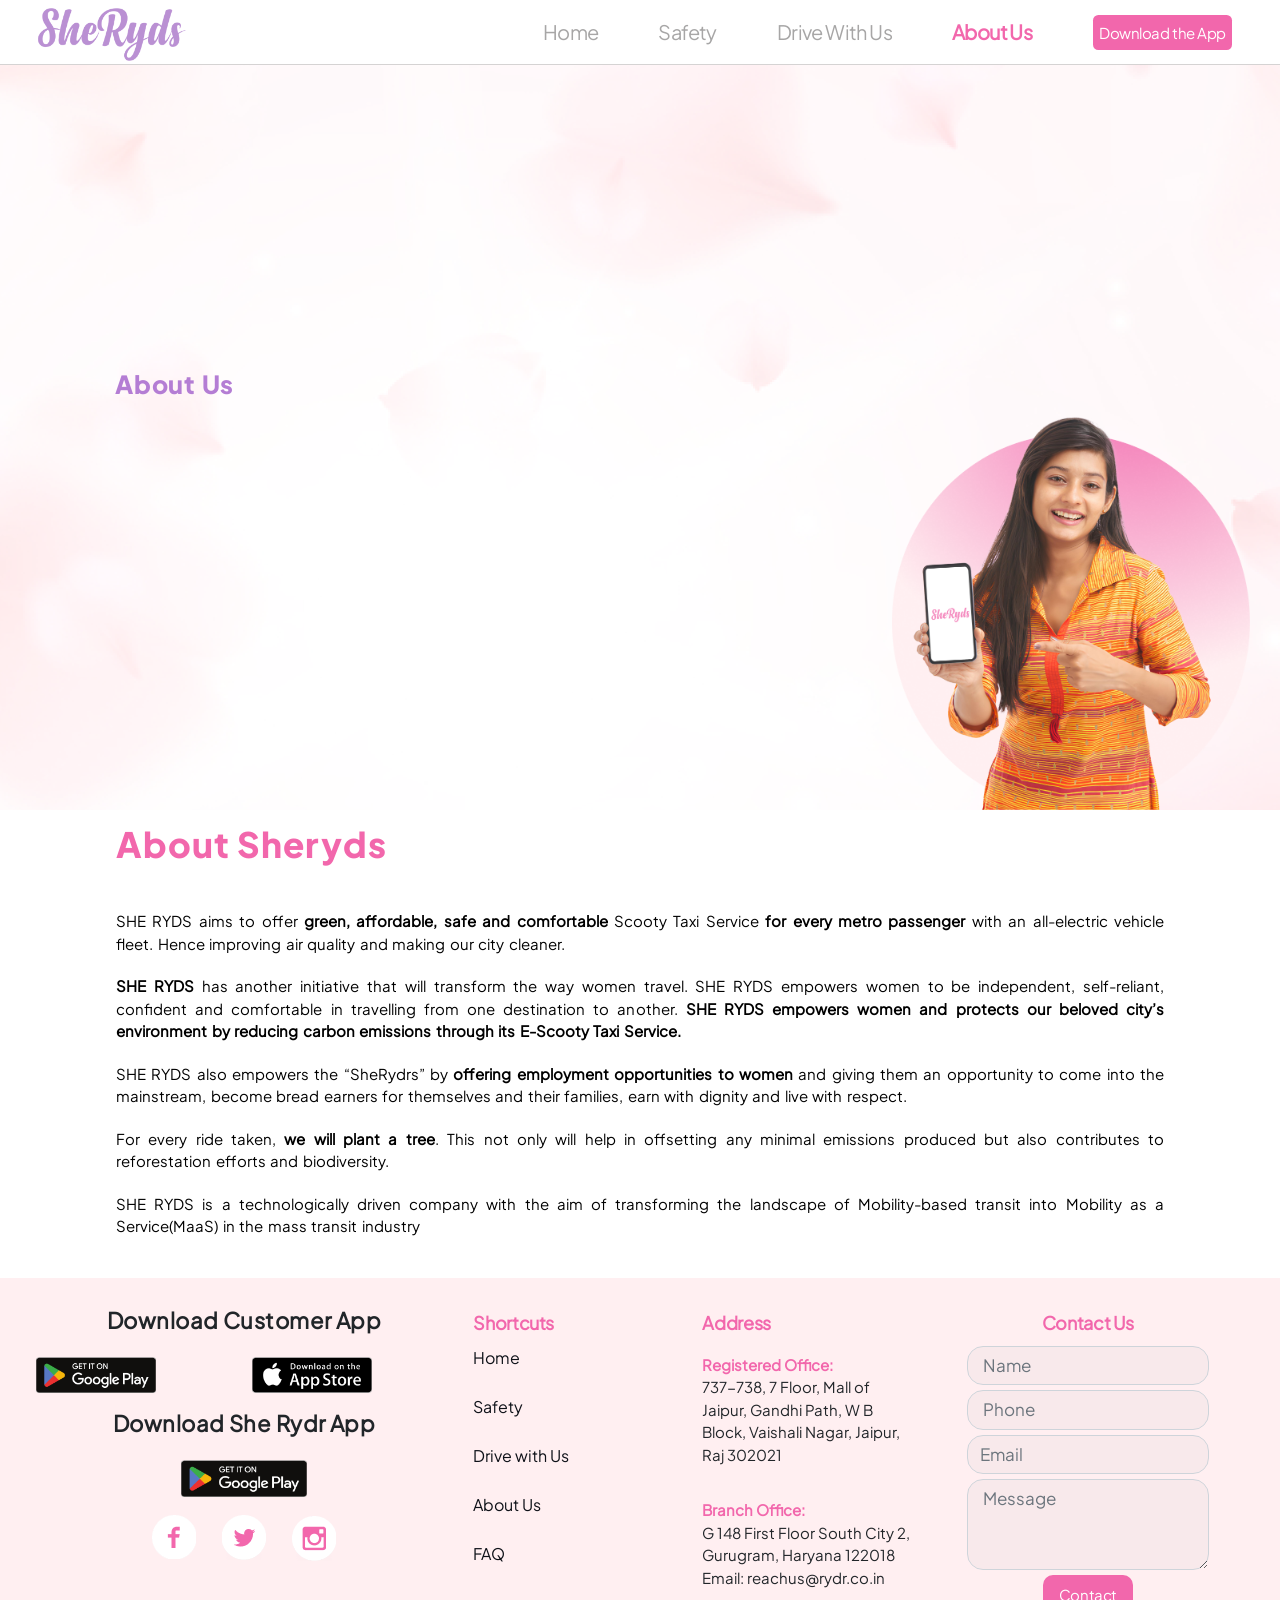
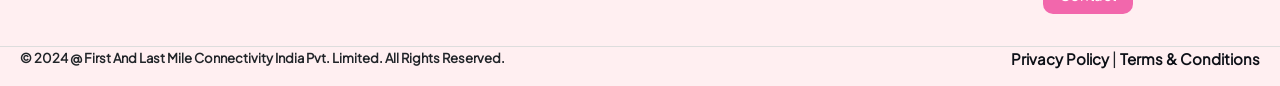
==== commit 78a76b5f: "mobile responsive" ====
--- a/about_us.html
+++ b/about_us.html
@@ -177,7 +177,7 @@
             <section class="d-flex flex-column justify-content-center about-section">
 
 
-                <div>
+                <div class="about-head">
                     <h3 style="color:#F267AC; font-weight: 700; text-align: left;" class="sub-heading mb-3 mt-1">
                         About Sheryds
                     </h3>
--- a/Styles/style.css
+++ b/Styles/style.css
@@ -97,7 +97,7 @@
     border: none;
     padding: 3px 15px;
     border-radius: 5px;
-
+    margin-top: 0.5rem;
 }
 
 .nav-bar-top {
@@ -1068,6 +1068,29 @@
 
 }
 
+/* ////////////////////////////////  */
+
+.playStore a {
+    justify-content: end;
+}
+
+.about_dow_app {
+    align-items: center;
+}
+
+.app-2 a {
+    justify-content: center;
+}
+
+.social-links {
+    justify-content: center;
+}
+
+.app-links {
+    gap: 15px;
+}
+
+/* //////////////////////  */
 .direct-links:hover,
 .direct-links:focus {
     /* text-decoration: none; */
@@ -2219,6 +2242,26 @@
         font-size: 20px;
     }
 
+    .playStore a {
+        justify-content: end;
+    }
+
+    .about_dow_app {
+        align-items: center;
+    }
+
+    .app-2 a {
+        justify-content: center;
+    }
+
+    .social-links {
+        justify-content: center;
+    }
+
+    .app-links {
+        gap: 15px;
+    }
+
     .info-list {
         font-size: 20px;
     }
@@ -2228,7 +2271,7 @@
     }
 
     .drive_w_us {
-        width: 55%;
+        width: 57%;
     }
 
     .drive-with-us-section {
@@ -2289,7 +2332,7 @@
     }
 
     .about_app_link img {
-        width: 70%;
+        width: 60%;
         margin: 8px 0px;
     }
 
--- a/Styles/Responsive/XL.css
+++ b/Styles/Responsive/XL.css
@@ -1,4 +1,4 @@
-@media (min-width: 1900px) {
+@media (min-width: 2200px) {
 
     .classy-navbar {
         width: 100%;
@@ -253,7 +253,7 @@
     /* Safety-PAGE  */
 
     .safety-title {
-        width: 45%;
+        width: 41%;
     }
 
     .saf-img {
@@ -373,8 +373,12 @@
         font-size: 1.8rem;
     }
 
+    .about-banner {
+        height: 92vh;
+    }
+
     .about-title {
-        width: 43%;
+        width: 38%;
         right: 62px;
     }
 
@@ -468,7 +472,11 @@
     }
 
     .drive_w_us {
-        width: 55%;
+        width: 51%;
+    }
+
+    .with-us-text {
+        top: 25%;
     }
 
 }
@@ -481,6 +489,8 @@
         margin-bottom: 20px;
     }
 }
+
+
 
 
 @media screen and (min-width: 1900px) and (max-width: 2200px) {
@@ -490,7 +500,171 @@
         margin: 1.5rem 0;
     }
 
+    .moto-section {
+        height: 95vh;
+    }
+
     .selection h4 {
         margin: 30px
     }
+
+    .line-1 {
+        font-size: 40px;
+        line-height: 70px;
+    }
+
+    .line-2 {
+        font-size: 36px;
+    }
+
+    .home-points {
+        font-size: 35px;
+    }
+
+    .btn-1,
+    .btn-2 {
+        padding: 16px 15px;
+    }
+
+    .btn-sec {
+        font-size: 22px;
+    }
+
+    .title-img img {
+        width: 100%;
+    }
+
+    .title-img {
+        width: 55%;
+    }
+
+    .moto-content p {
+        font-size: 25px;
+        line-height: 40px;
+    }
+
+    .sub-heading {
+        font-size: 50px;
+    }
+
+    .points-desc p {
+        font-size: 25px;
+    }
+
+    .safety-card-title {
+        font-size: 50px !important;
+        height: 65px;
+    }
+
+    .safety-text {
+        font-size: 25px;
+        line-height: 45px;
+    }
+
+    .know-more {
+        font-size: 20px;
+        padding: 10px 15px;
+
+    }
+
+    .saf-img {
+        margin-left: 20%;
+        width: 40%;
+    }
+
+    .footer-heading {
+        font-size: 25px;
+    }
+
+    .direct-links {
+        font-size: 22px;
+    }
+
+    .download-app p {
+        font-size: 25px;
+    }
+
+    .app-2 img {
+        width: 94%;
+    }
+
+    .safety-title {
+        width: 38%;
+    }
+
+    .line-bg-grey h4,
+    .line-bg-grey span {
+        font-size: 50px;
+    }
+
+    .safety-card-text {
+        font-size: 25px;
+        line-height: 35px;
+    }
+
+    .know-more {
+        margin-top: 1rem;
+        font-size: 20px;
+        padding: 10px 15px;
+    }
+
+    .sherydr_verification p {
+        font-size: 25px;
+    }
+
+    .card-description p {
+        font-size: 25px;
+        line-height: 35px;
+        padding: 15px;
+    }
+
+
+    .app-title {
+        font-size: 25px;
+    }
+
+    .info-list {
+        font-size: 25px;
+    }
+
+    .with-us-text {
+        top: 30%;
+        text-align: left;
+    }
+
+    .drive_w_us {
+        width: 50%;
+    }
+
+    .adv-head {
+        margin-top: 1rem;
+    }
+
+    .adv-card-img img {
+        max-width: 55%;
+        height: auto;
+    }
+
+    .adv-card-title h5 {
+        margin: 10px 0px;
+        font-size: 1.5rem;
+    }
+
+    .about-title {
+        width: 37%;
+        right: 30px;
+    }
+
+    .about-desc p {
+        font-size: 25px;
+    }
+
+    .sherydr-app img {
+        width: 80%;
+    }
+
+    .modal-section h5 {
+        font-size: 25px;
+    }
+
 }
--- a/Styles/Responsive/L.css
+++ b/Styles/Responsive/L.css
@@ -362,7 +362,7 @@
 
     /* Drive-with-us  */
     .drive_w_us {
-        width: 41%;
+        width: 55%;
     }
 
 
@@ -373,7 +373,7 @@
     }
 
     .adv-wid {
-        width: 90%;
+        width: 83%;
     }
 
     .adv-card {
@@ -393,6 +393,10 @@
 
 
     /* About us  */
+
+    .about-banner {
+        height: 84vh;
+    }
 
     .about-text {
         top: 29%;
@@ -431,6 +435,59 @@
 
         margin-top: 20px;
     }
+
+
+    .drive-with-us-section {
+        height: 85vh;
+    }
+
+
+    .safety-card-title {
+        height: 10px;
+    }
+
+    .know-more {
+        font-size: 13px;
+    }
+
+    .footer-heading {
+        font-size: 20px;
+    }
+
+    .sherydr_verification h2 {
+        margin-bottom: 0px !important;
+        margin-top: 10px;
+    }
+
+    .sherydr_verification p {
+        width: 85%;
+        margin-top: 0px;
+    }
+
+    .cust-safety-img img {
+        width: 45%;
+    }
+
+    .sherydr_verification_img img {
+        width: 45%;
+    }
+
+    .card-text {
+        font-size: 15px;
+    }
+
+    .app-title {
+        font-size: 15px;
+        padding: 0px 5px;
+    }
+
+    .about-title {
+        width: 39%;
+        right: 30px;
+    }
+
+
+
 }
 
 @media (max-width: 825px) {
@@ -452,6 +509,6 @@
 
 @media (max-width: 1110px) {
     .moto-head {
-        height: 65px;
+        height: 35px;
     }
 }
--- a/Styles/Responsive/M.css
+++ b/Styles/Responsive/M.css
@@ -13,11 +13,11 @@
 
     .btn-sec {
         border: none;
-        font-size: 14px;
+        font-size: 10px;
     }
 
     .sub-heading {
-        font-size: 35px;
+        font-size: 25px;
         font-weight: 800;
         line-height: 70px;
         margin-top: 19px;
@@ -30,18 +30,23 @@
     }
 
     .know-more {
-        font-size: 11px;
+        font-size: 10px;
         font-weight: 700;
-        line-height: 22px;
+        line-height: 21px;
         border: none;
-        padding: 3px 20px;
-        border-radius: 20px;
+        padding: 2px 13px;
+        border-radius: 5px;
         margin-top: 5px;
+    }
+
+    .saf-img {
+        width: 55%;
+        margin-left: 30%;
     }
 
     .title-img {
         right: 0%;
-        width: 50%;
+        width: 60%;
     }
 
     .safety-title {
@@ -69,7 +74,7 @@
 
 
     .line-2 {
-        font-size: 17px;
+        font-size: 16px;
         line-height: 0px;
     }
 
@@ -86,7 +91,8 @@
     }
 
     .home-points {
-        font-size: 16px;
+        font-size: 14px;
+        letter-spacing: 0.01em;
         padding-top: 10px;
         padding-left: 15px;
     }
@@ -101,10 +107,11 @@
     }
 
     .moto-img {
-        width: 90px;
+        width: 80px;
     }
 
     .moto-head {
+        height: 15px;
         margin-top: 1.5rem !important;
     }
 
@@ -112,7 +119,7 @@
         font-size: 12px;
         text-align: center;
         padding: 0px 20px;
-        line-height: 24px;
+        line-height: 20px;
     }
 
     .points-desc .under-sub-heading {
@@ -146,7 +153,7 @@
     }
 
     .points img {
-        width: 30px;
+        width: 25px;
     }
 
     .points-desc strong {
@@ -169,14 +176,25 @@
         line-height: 25px;
     }
 
+    .app-title {
+        margin-top: 0.5rem !important;
+        font-size: 12px;
+        padding: 0px 5px;
+    }
+
     .card-text {
-        font-size: 14px;
+        font-size: 12px;
         font-weight: 400;
-        line-height: 27px;
+        line-height: 20px;
         text-align: center;
         display: -webkit-box;
-        -webkit-line-clamp: 9;
+        -webkit-line-clamp: 10;
         -webkit-box-orient: vertical;
+    }
+
+    .left-img {
+        width: 60% !important;
+        padding-top: 15px;
     }
 
     .driver-part .card-title {
@@ -206,23 +224,29 @@
     }
 
     .safety-heading {
-        font-size: 35px;
+        font-size: 25px;
         margin-bottom: 90px;
         line-height: 70px;
     }
 
     .safety-know {
-        margin-left: 60px;
+        margin-left: 7px;
     }
 
 
     .safety-text {
-        font-size: 16px;
+        font-size: 12px;
         font-weight: 400;
-        line-height: 24px;
+        line-height: 20px;
         padding-left: 7px;
+        margin: 0px;
         text-align: justify;
     }
+
+    .safety-content {
+        align-items: flex-start;
+    }
+
 
     .footer-logo img {
         width: 150px;
@@ -235,13 +259,27 @@
         margin-bottom: 10px;
     }
 
+    .modal-section .app-links {
+        display: flex;
+        flex-direction: row;
+    }
+
+    .modal-section .app-links img {
+        width: 95%;
+        margin: 2px;
+    }
+
+    .modal-section .sherydr-app img {
+        width: 51%;
+    }
+
     .app-links {
         display: flex;
         flex-direction: column;
     }
 
     .social-links img {
-        width: 80%;
+        width: 60%;
     }
 
     .footer-heading {
@@ -320,7 +358,7 @@
     }
 
     .app-links img {
-        width: 50%;
+        width: 55%;
         margin: 2px;
     }
 
@@ -334,6 +372,14 @@
     .social-links {
         padding-left: 15px;
         gap: 0px;
+    }
+
+    .list-unstyled {
+        align-items: center;
+    }
+
+    .social-links a {
+        margin: 0 0px;
     }
 
 
@@ -371,9 +417,9 @@
     }
 
     .line-bg-grey {
-        gap: 40px;
-        margin-top: 70px;
-        padding-left: 45px;
+        gap: 20px;
+        margin-top: 0px;
+        padding-left: 0px;
     }
 
     .new-saf-head {
@@ -401,11 +447,11 @@
     }
 
     .sherydr_verification_img img {
-        width: 75%;
+        width: 50%;
     }
 
     .sherydr_verification p {
-        width: 32%;
+        width: 90%;
         margin-top: 20px;
     }
 
@@ -425,16 +471,24 @@
     }
 
     .safety-card-title {
-        font-size: 18px !important;
-        margin: 3px 0px;
-    }
+        font-size: 25px !important;
+        margin: 1px 0px;
+        height: 40px;
+    }
+
+
 
     .cust-safety {
         padding-bottom: 20px;
     }
 
+    .cust-safety-img img {
+        width: 50%;
+    }
+
     .safety-card-text {
-        font-size: 11px;
+        text-align: justify;
+        font-size: 12px;
         line-height: 18px;
         -webkit-line-clamp: 9;
     }
@@ -444,7 +498,11 @@
     }
 
     .info-list {
-        font-size: 10px;
+        font-size: 12px;
+    }
+
+    .safety-card-group {
+        margin-top: 0px;
     }
 
     .app-card {
@@ -455,7 +513,21 @@
         justify-content: center;
     }
 
+    .commit-card {
+        width: 30% !important;
+    }
+
     /* Drive With US  */
+
+    .drive_w_us {
+        width: 55%;
+    }
+
+    .with-us-text {
+        align-items: baseline;
+        /* left: 10%; */
+        top: 33%;
+    }
 
     .drive-text {
         padding: 0;
@@ -475,12 +547,12 @@
     }
 
     .adv-card-img img {
-        max-width: 42%;
+        max-width: 45%;
         height: auto;
     }
 
     .adv-card-title h5 {
-        margin-top: 15px;
+        margin-top: 10px;
         font-size: 0.8rem;
     }
 
@@ -536,15 +608,15 @@
         width: 18%;
         /* top: 20%; */
         left: 26%;
-        margin-top: 27px;
+        margin-top: 20px;
         transform: rotate(-10deg);
     }
 
     .curve-2 {
         position: absolute;
-        width: 18%;
+        width: 19%;
         left: 56%;
-        margin-top: 27px;
+        margin-top: 20px;
         transform: rotate(-10deg);
     }
 
@@ -553,6 +625,12 @@
         margin: 7px 0;
     }
 
+    .points {
+        gap: 17px;
+        margin: 8px 0;
+        width: 95%;
+    }
+
     .why-choose-div {
         width: 50%;
     }
@@ -560,9 +638,19 @@
     /* Safety Page  */
 
     .line-bg-grey h4 {
+        font-size: 20px;
         cursor: pointer;
         font-weight: 700;
         margin-bottom: 0px;
+    }
+
+    .line-bg-grey span {
+        font-size: 20px;
+    }
+
+
+    .about-desc p {
+        font-size: 12px;
     }
 
 }
--- a/Styles/Responsive/S.css
+++ b/Styles/Responsive/S.css
@@ -2,8 +2,9 @@
 
 
     .sub-heading {
-        margin-top: 50px;
-        font-size: 35px;
+        margin-top: 20px;
+        margin-bottom: 10px;
+        font-size: 27px;
     }
 
     .section-margin {
@@ -29,7 +30,12 @@
     }
 
     .dwn {
-        padding: 8px 13px;
+        padding: 8px 8px;
+    }
+
+    .btn-sec {
+        border: none;
+        font-size: 12px;
     }
 
     .why-choose-heading {
@@ -47,8 +53,8 @@
     }
 
     .home-text {
-        /* align-items: center; */
-        align-items: flex-start;
+        align-items: center;
+        /* align-items: flex-start; */
         margin: 20px;
         position: static;
         left: auto;
@@ -56,15 +62,20 @@
     }
 
     .title-img {
-        /* left: 40%; */
+        left: 35%;
         transform: translateX(-45%);
-        width: 65%;
+        width: 70%;
     }
 
     .about-title {
         /* left: 40%; */
-        transform: translateX(-50%);
-        width: 45%;
+        transform: translateX(-16%);
+        width: 50%;
+    }
+
+    .moto-section {
+        height: auto;
+        padding-bottom: 40px;
     }
 
     .motos {
@@ -76,13 +87,24 @@
 
     .moto-head {
         margin-top: 0.9rem !important;
-        height: 40px;
-    }
-
-
+        height: 10px;
+    }
+
+    .moto-img {
+        width: 90px;
+    }
+
+    .mini-head {
+        display: none;
+    }
+
+    .prime-head {
+        margin-top: 10px;
+        display: block;
+    }
 
     .why-choose-section {
-        margin-top: 60px
+        /* margin-top: 60px */
     }
 
     .why-img {
@@ -90,12 +112,14 @@
     }
 
     .why-choose-content {
-
+        padding-bottom: 40px;
         flex-direction: column;
     }
 
     .why-choose-div {
+        display: flex;
         width: 88%;
+        align-items: center;
     }
 
     .points-desc p {
@@ -107,7 +131,7 @@
     }
 
     .card-text {
-        font-size: 16px;
+        font-size: 12px;
     }
 
     .driver-part .card-text {
@@ -121,19 +145,15 @@
     }
 
     .safety-section {
-        flex-direction: column;
-        padding-bottom: 20px;
-    }
-
-    .safety-heading {
-        margin: 0px 10px;
-        font-size: 31px;
-    }
-
+        flex-direction: column-reverse;
+        padding-bottom: 40px;
+    }
 
 
     .safety-content .sub-heading {
-        font-size: 32px;
+        font-size: 27px;
+        margin-bottom: 0px;
+        margin-top: 10px;
     }
 
     .safety-know {
@@ -151,26 +171,48 @@
     }
 
     .social-links {
-        gap: 25px;
+        gap: 0px;
+    }
+
+    .playStore a {
+        justify-content: center;
+    }
+
+
+    .about_app_link a {
+        justify-content: center;
     }
 
     /* SAFETY  */
 
     .line-bg-grey {
         display: flex;
-        gap: 30px;
-        margin-top: 70px;
+        gap: 10px;
+        margin-top: 0px;
         padding-left: 0px;
         justify-content: center;
         align-items: center;
     }
 
+    .commitment {
+        margin-top: 0px !important;
+    }
+
+    .cust-safety {
+        margin-top: 0px !important;
+    }
+
     .safety-title {
         margin-top: 0px;
         position: static;
-        width: 70%;
+        width: 50%;
         transform: translateX(0%);
 
+    }
+
+    .commit-card {
+        width: 75% !important;
+        margin-bottom: 3rem;
     }
 
     .breadcrumb {
@@ -196,6 +238,22 @@
         margin-bottom: 25px !important;
     }
 
+    .sherydr_verification {
+        display: flex;
+        flex-direction: column;
+        margin-top: 0px !important;
+    }
+
+    .sherydr_verification_desc {
+        display: flex;
+        flex-direction: column;
+        justify-content: center;
+        align-items: center;
+    }
+
+    .sherydr_verification h2 {
+        margin-top: 0px;
+    }
 
     .sherydr_verification_img h2 {
         font-size: 18px;
@@ -207,8 +265,9 @@
 
 
     .sherydr_verification p {
-        width: 45%;
-        margin-top: 55px;
+        width: 85%;
+        margin-top: 0px;
+        text-align: center;
     }
 
     .sherydr_verification_img {
@@ -216,9 +275,10 @@
     }
 
     .safety-page-top {
+        flex-direction: column;
         padding-bottom: 0;
         padding: 0px 0px;
-        justify-content: center;
+        justify-content: end;
         flex-wrap: wrap;
     }
 
@@ -264,31 +324,51 @@
     }
 
     .saf-img {
-        margin-top: 20px;
-        width: 100%;
+        margin-top: 0px;
+        width: 50%;
         object-fit: cover;
-        height: 67vh;
-    }
-
+        height: auto;
+        margin-left: 0px;
+    }
+
+    .safety-content {
+        align-items: center;
+    }
+
+    .safety-text {
+        width: 80%;
+    }
+
+    .text-div {
+        align-items: center;
+    }
 
     .safety-page-text .side-text {
         padding: 0px !important;
         text-align: left;
     }
 
+    .app-safety-feature .card {
+        margin-bottom: 1rem !important;
+    }
+
     .safety-card-group {
         display: flex;
         flex-direction: column;
         justify-content: space-around;
+        align-items: center;
         width: 90%;
-        margin-top: 20px;
-        gap: 20px;
+        margin-top: 0px;
+        gap: 0px;
     }
 
     .safety-card-title {
+        margin-top: 0px;
         font-size: 19px !important;
         height: auto;
     }
+
+
 
     .driver-part .card-title {
         margin-bottom: 5px;
@@ -339,10 +419,19 @@
     .drive-with-us-section {
         flex-direction: column;
         padding-bottom: 0px;
+        margin: 0px;
+        height: 100vh;
+        justify-content: space-between;
+    }
+
+    .mobile-hide {
+        display: none;
     }
 
     .adv-head {
+        text-align: center;
         font-size: 27px;
+        margin-top: 30px;
     }
 
     .with-us-top {
@@ -356,8 +445,13 @@
     }
 
     .with-us-text {
+        margin-bottom: 0px;
         align-items: center;
         margin-top: 75px;
+    }
+
+    .drive_w_us {
+        width: 70%;
     }
 
     .drive-heading {
@@ -366,7 +460,7 @@
     }
 
     .adv-part {
-        padding: 25px 0px;
+        padding: 3px 0px;
     }
 
 
@@ -384,6 +478,7 @@
         flex-direction: column;
         justify-content: center;
         align-items: center;
+        /* flex-direction: column; */
     }
 
     .adv-card-top {
@@ -391,11 +486,12 @@
         flex-wrap: wrap;
         width: 85%;
         justify-content: center;
+        flex-direction: column;
     }
 
     .adv-card-title h5 {
         margin-top: 7px;
-        font-size: 1.1rem;
+        font-size: 19px;
     }
 
     .log-input {
@@ -468,6 +564,17 @@
         font-size: 25px;
     }
 
+    .about-head h3 {
+        text-align: center !important;
+        margin-top: 0px !important;
+        margin-bottom: 10px !important;
+    }
+
+    .about-desc p {
+        margin: 0px;
+        margin-bottom: 20px;
+    }
+
     .privacy-heading {
         margin-top: 90px;
         margin-bottom: 20px;
@@ -530,24 +637,29 @@
 
     .title-img {
         /* left: 40%; */
-        transform: translateX(-30%);
+        transform: translateX(-43%);
         width: 75%;
+    }
+
+    .btn-sec {
+        font-size: 12px;
     }
 
     .safety-title {
         transform: translateX(0%);
+        width: 55%;
     }
 
     .line-1 {
-        font-size: 19px;
-        line-height: 30px;
+        font-size: 17px;
+        line-height: 25px;
     }
 
 
 
     .line-2 {
-        font-size: 19px;
-        line-height: 20px;
+        font-size: 17px;
+        line-height: 15px;
     }
 
     .line-4 {
@@ -556,7 +668,7 @@
     }
 
     .home-points {
-        font-size: 16px;
+        font-size: 14px;
         padding: 10px 0px;
         padding-bottom: 0px;
     }
@@ -577,7 +689,9 @@
         margin-bottom: 8px;
     }
 
-
+    .safety-page-top {
+        gap: 25px;
+    }
 
     .social-links a {
         margin: 0;
@@ -588,7 +702,7 @@
     }
 
     .sub-heading {
-        font-size: 32px;
+        font-size: 27px;
     }
 
     .moto-content p {
@@ -601,6 +715,9 @@
         margin-bottom: 10px;
     }
 
+    .safety-content .sub-heading {
+        margin: 10px 0px;
+    }
 
     .new-saf-head-desc {
         width: 50%;
@@ -636,6 +753,18 @@
         width: 93%;
     }
 
+    .drive_w_us {
+        width: 80%;
+    }
+
+    .adv-head {
+        margin-top: 20px;
+        margin-bottom: 10px;
+    }
+
+    .adv-card-title h5 {
+        font-size: 17px;
+    }
 
 }
 
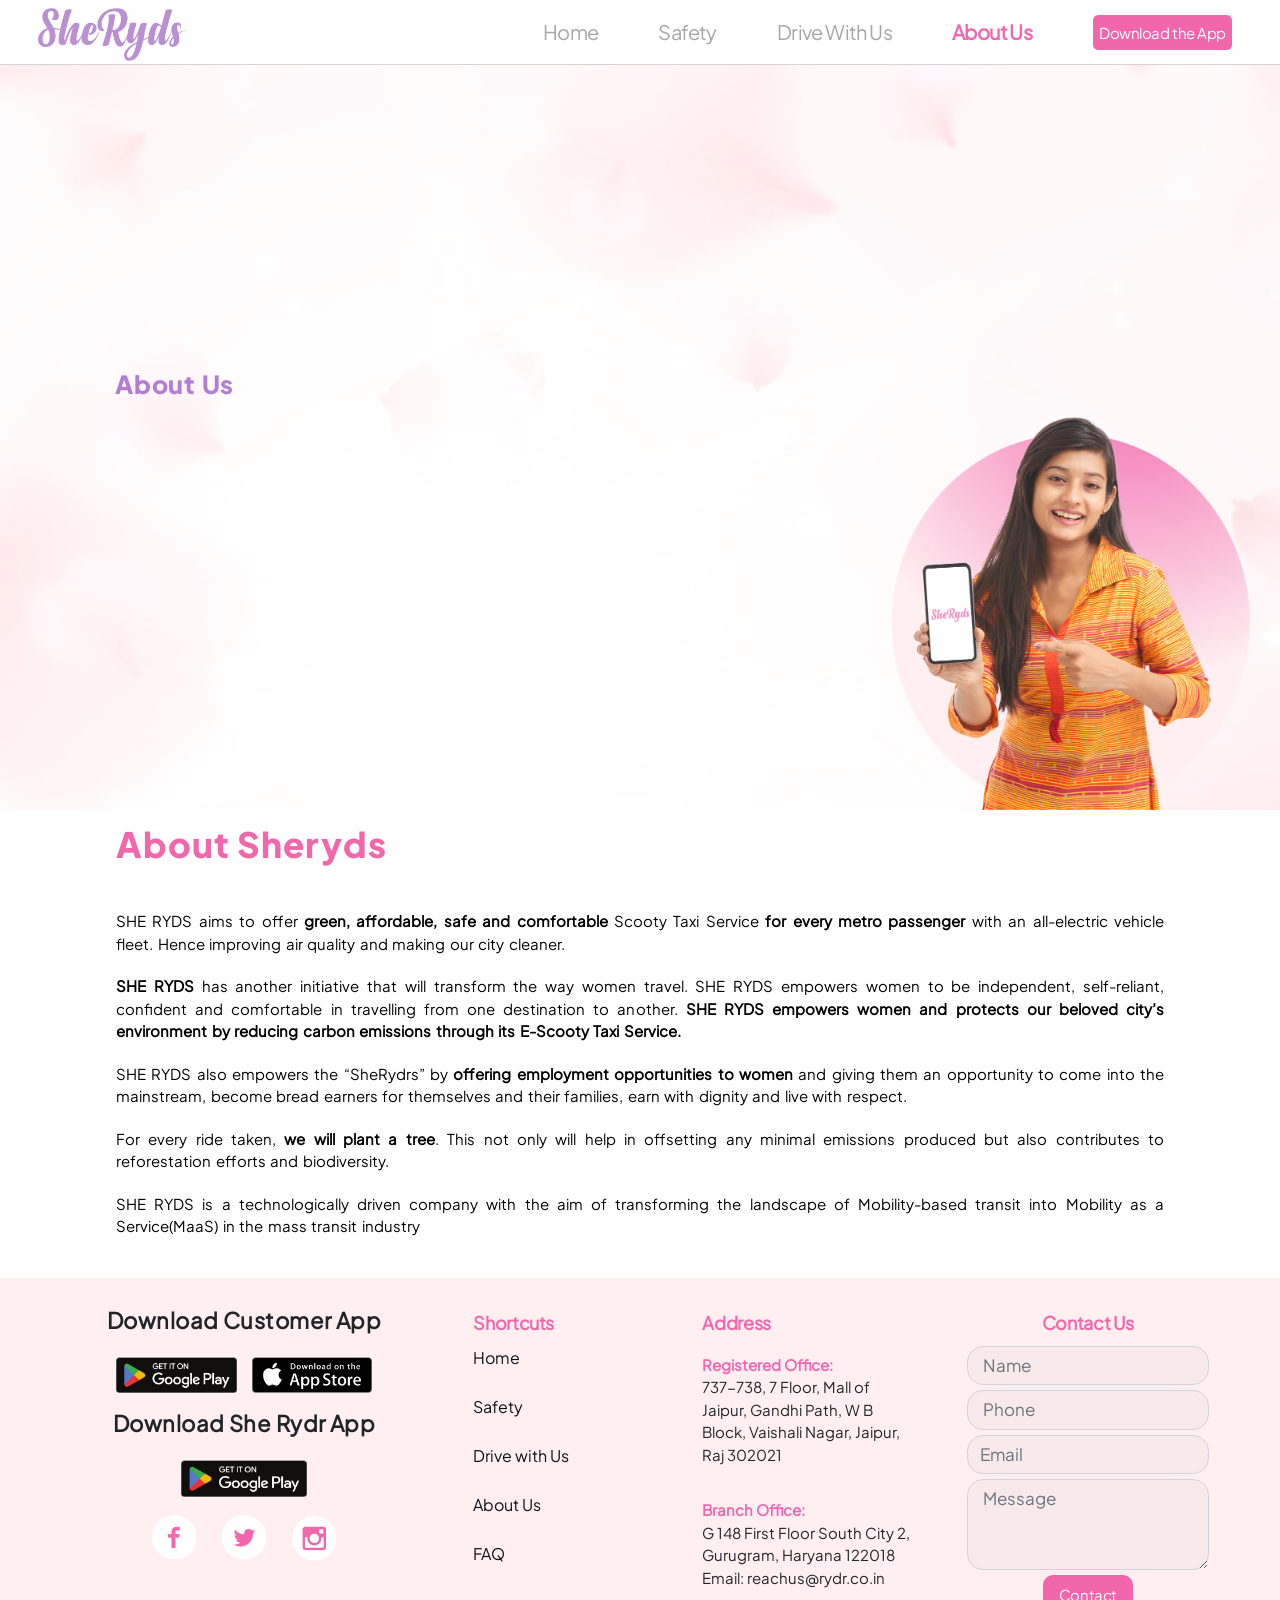
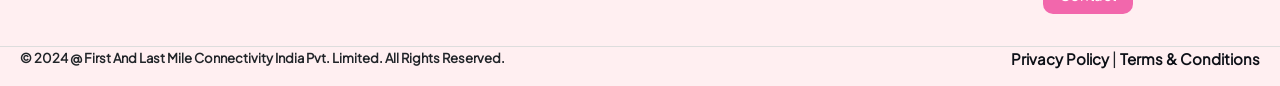
==== commit fce3f951: "responsive Based In Height" ====
--- a/about_us.html
+++ b/about_us.html
@@ -395,11 +395,15 @@
                     <div class="download-app about_dow_app">
                         <p>Download Customer App</p>
                         <div class="app-links about_app_link">
-                            <a href="playstore-link"><img src="Images/Google_Play_Store_badge_EN.svg.png"
-                                    alt="Play Store"></a>
-
-                            <a href="applestore-link"><img src="Images/App_Store_Badge.svg (2).png"
-                                    alt="Apple Store"></a>
+                            <div class="playStore">
+                                <a href="playstore-link"><img src="Images/Google_Play_Store_badge_EN.svg.png"
+                                        alt="Play Store"></a>
+                            </div>
+
+                            <div>
+                                <a href="applestore-link"><img src="Images/App_Store_Badge.svg (2).png"
+                                        alt="Apple Store"></a>
+                            </div>
                         </div>
                     </div>
                     <div class="download-app about_dow_app">
--- a/Styles/style.css
+++ b/Styles/style.css
@@ -2147,6 +2147,24 @@
     padding: 0px 20px 20px 20px;
 }
 
+@media screen and (max-height: calc(100vw * 0.55)) {
+    .title-img {
+        width: 50%;
+    }
+
+    .safety-title {
+        width: 31%;
+    }
+
+    .drive_w_us {
+        width: 41%;
+    }
+
+    .about-title {
+        width: 30%;
+    }
+}
+
 
 @media (min-width: 1400px) and (max-width: 1900px) {
 
@@ -2291,6 +2309,27 @@
         right: 30px;
     }
 
+}
+
+
+@media screen and (min-width: 1400px) and (max-width: 1900px) {
+    @media screen and (max-height: calc(100vw * 0.55)) {
+        .title-img {
+            width: 50%;
+        }
+
+        .safety-title {
+            width: 31%;
+        }
+
+        .drive_w_us {
+            width: 41%;
+        }
+
+        .about-title {
+            width: 30%;
+        }
+    }
 }
 
 
--- a/Styles/Responsive/XL.css
+++ b/Styles/Responsive/XL.css
@@ -481,6 +481,27 @@
 
 }
 
+@media screen and (min-width: 2200px) {
+    @media screen and (max-height: calc(100vw * 0.55)) {
+
+        .title-img {
+            width: 50%;
+        }
+
+        .safety-title {
+            width: 35%;
+        }
+
+        .drive_w_us {
+            width: 45%;
+        }
+
+        .about-title {
+            width: 32%;
+        }
+    }
+}
+
 
 
 @media (max-width: 1100px) {
@@ -667,4 +688,25 @@
         font-size: 25px;
     }
 
+}
+
+
+@media screen and (min-width: 1900px) and (max-width: 2200px) {
+    @media screen and (max-height: calc(100vw * 0.55)) {
+        .title-img {
+            width: 50%;
+        }
+
+        .safety-title {
+            width: 35%;
+        }
+
+        .drive_w_us {
+            width: 45%;
+        }
+
+        .about-title {
+            width: 32%;
+        }
+    }
 }
--- a/Styles/Responsive/L.css
+++ b/Styles/Responsive/L.css
@@ -485,9 +485,30 @@
         width: 39%;
         right: 30px;
     }
-
-
-
+}
+
+@media (max-width: 1024px) {
+    @media screen and (max-height: calc(100vw * 0.6)) {
+        .title-img {
+            width: 50%;
+        }
+
+        .safety-title {
+            width: 33%;
+        }
+
+        .drive_w_us {
+            width: 44%;
+        }
+
+        .about-title {
+            width: 33%;
+        }
+
+        .moto-section {
+            height: auto;
+        }
+    }
 }
 
 @media (max-width: 825px) {
--- a/Styles/Responsive/M.css
+++ b/Styles/Responsive/M.css
@@ -382,6 +382,13 @@
         margin: 0 0px;
     }
 
+    .playStore a {
+        justify-content: center;
+    }
+
+    .about_app_link a {
+        justify-content: center;
+    }
 
 
     /* Safety Page  */
@@ -655,6 +662,20 @@
 
 }
 
+@media (max-width: 800px) {
+    @media screen and (max-height: calc(60vw)) {
+        .safety-title {
+            width: 33%;
+        }
+
+        .drive_w_us {
+            width: 45%;
+        }
+    }
+}
+
+
+
 
 
 @media (max-width: 700px) {
--- a/Styles/Responsive/S.css
+++ b/Styles/Responsive/S.css
@@ -265,7 +265,7 @@
 
 
     .sherydr_verification p {
-        width: 85%;
+        width: 80%;
         margin-top: 0px;
         text-align: center;
     }
@@ -357,7 +357,7 @@
         flex-direction: column;
         justify-content: space-around;
         align-items: center;
-        width: 90%;
+        width: 100%;
         margin-top: 0px;
         gap: 0px;
     }
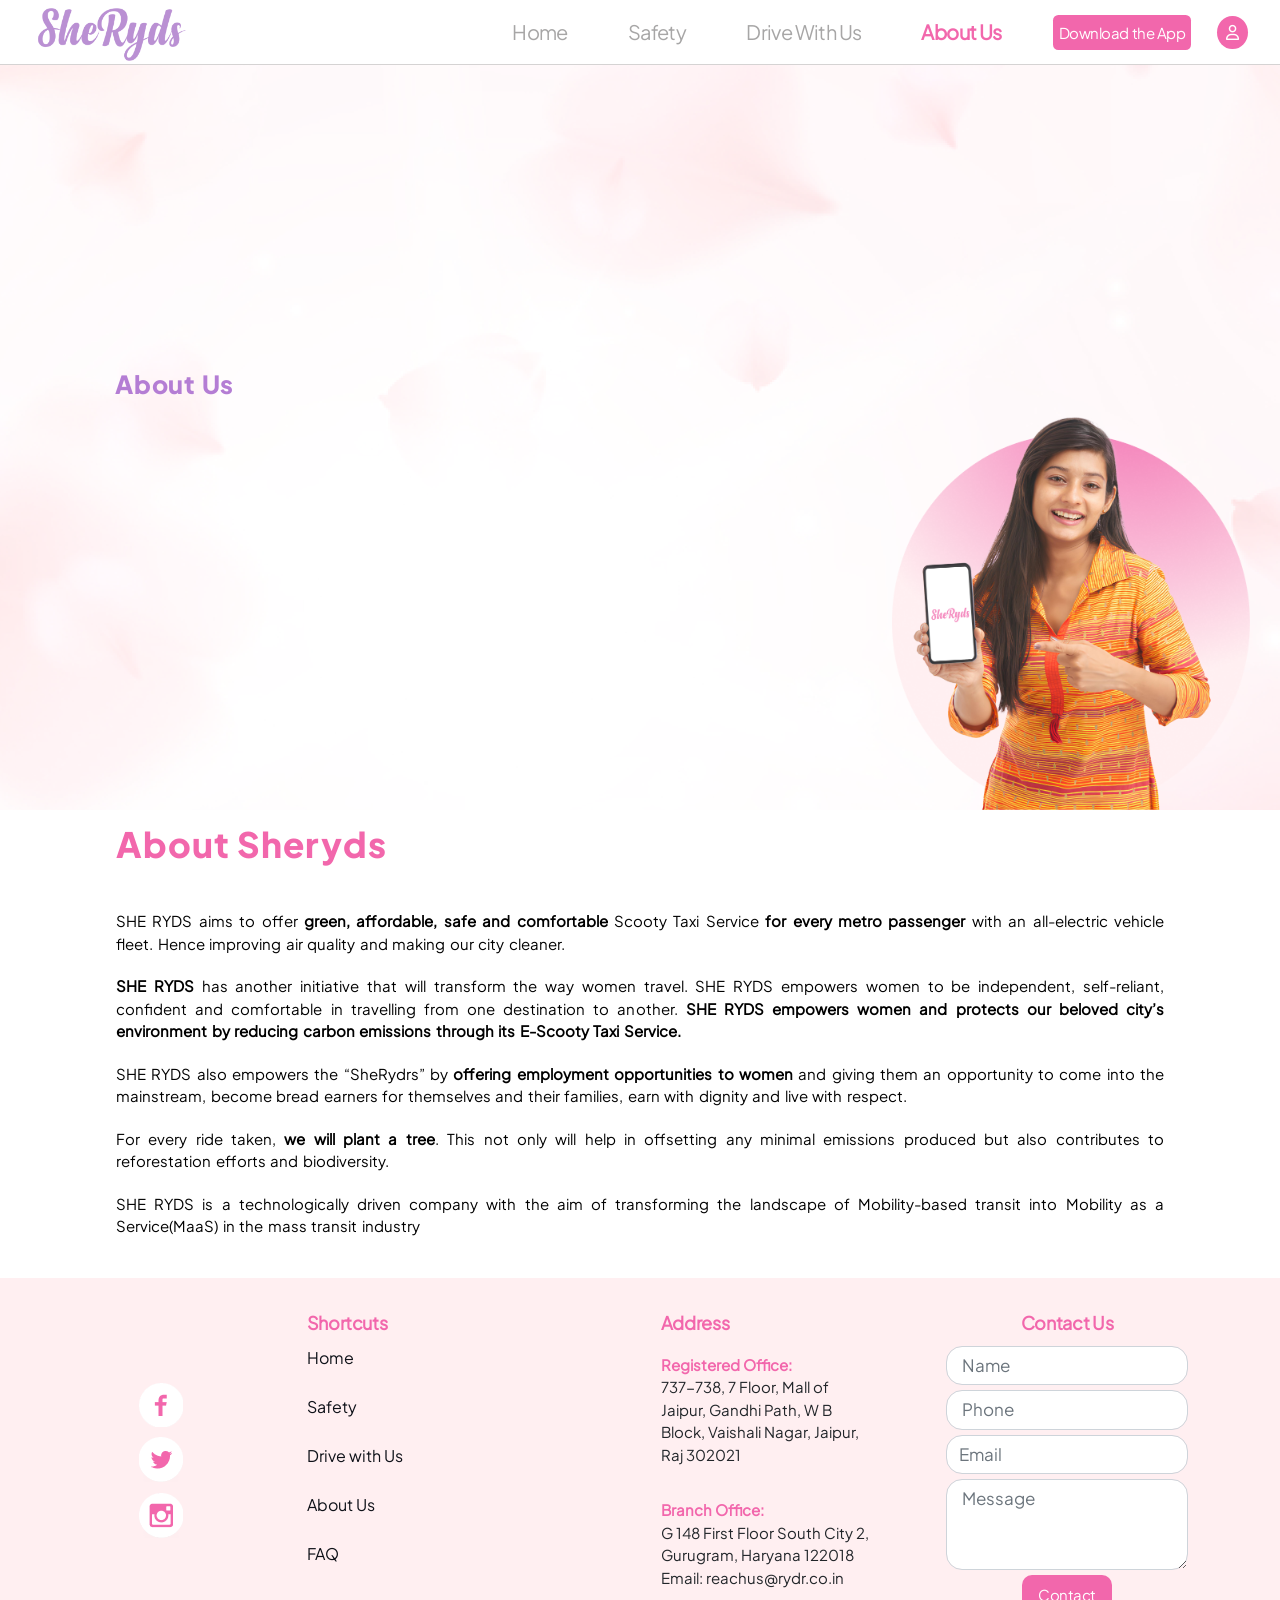
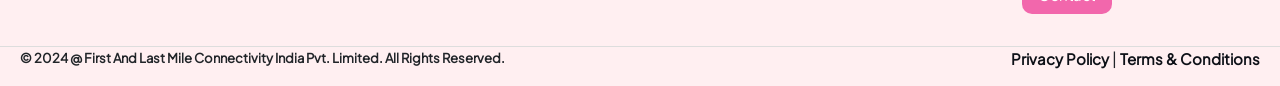
==== commit cd52c08f: "Approx Complete" ====
--- a/about_us.html
+++ b/about_us.html
@@ -22,6 +22,7 @@
     <link rel="stylesheet" href="Styles/Responsive/L.css">
     <link rel="stylesheet" href="Styles/Responsive/M.css">
     <link rel="stylesheet" href="Styles/Responsive/S.css">
+    <link rel="stylesheet" href="https://cdnjs.cloudflare.com/ajax/libs/font-awesome/6.0.0-beta3/css/all.min.css">
 
     <script src="JS/jquery.min.js"></script>
 
@@ -112,6 +113,12 @@
                                     <a href="#" data-toggle="modal" data-target="#myModal">
                                         <div class="log-in">Download the App</div>
                                     </a>
+                                </div>
+                                <div class="login-register-btn" data-toggle="modal" id="loginButton"
+                                    data-target="#customer-login">
+                                    <!-- <a href="login.html">
+                                    <div class="log-in">Log In</div>
+                                </a> -->
                                 </div>
 
 
@@ -391,29 +398,29 @@
         <div class="">
             <div class=" footer-section">
 
-                <div class="col-lg-4 col-md-4 col-6 d-flex flex-column  footer-apps">
-                    <div class="download-app about_dow_app">
-                        <p>Download Customer App</p>
-                        <div class="app-links about_app_link">
-                            <div class="playStore">
+                <div class="col-lg-2 col-md-2 col-6 d-flex flex-column justify-content-center footer-apps">
+                    <!-- <div class="download-app about_dow_app">
+                            <p>Download Customer App</p>
+                            <div class="app-links about_app_link">
+                                <div class="playStore">
+                                    <a href="playstore-link"><img src="Images/Google_Play_Store_badge_EN.svg.png"
+                                            alt="Play Store"></a>
+                                </div>
+
+                                <div>
+                                    <a href="applestore-link"><img src="Images/App_Store_Badge.svg (2).png"
+                                            alt="Apple Store"></a>
+                                </div>
+                            </div>
+                        </div> -->
+                    <!-- <div class="download-app about_dow_app">
+                            <p>Download She Rydr App</p>
+                            <div class="app-links about_app_link app-2">
                                 <a href="playstore-link"><img src="Images/Google_Play_Store_badge_EN.svg.png"
                                         alt="Play Store"></a>
-                            </div>
-
-                            <div>
-                                <a href="applestore-link"><img src="Images/App_Store_Badge.svg (2).png"
-                                        alt="Apple Store"></a>
-                            </div>
-                        </div>
-                    </div>
-                    <div class="download-app about_dow_app">
-                        <p>Download She Rydr App</p>
-                        <div class="app-links about_app_link app-2">
-                            <a href="playstore-link"><img src="Images/Google_Play_Store_badge_EN.svg.png"
-                                    alt="Play Store"></a>
-
-                        </div>
-                    </div>
+
+                            </div>
+                        </div> -->
                     <div class="social-links about-social-link">
                         <a href="facebook-link"><img class="socialImg" src="she_ryds_img/Facebook.png" alt=""></a>
                         <a href="twitter-link"><img class="socialImg" src="she_ryds_img/Twitter.png" alt=""></a>
@@ -423,7 +430,7 @@
                 </div>
 
 
-                <div class="col-lg-2 col-md-2 col-6  ">
+                <div class="col-lg-3 col-md-3 col-6  ">
                     <h5 class="footer-heading">Shortcuts</h5>
                     <div class="list-unstyled">
                         <li><a class="direct-links" href="index.html">Home</a></li>
--- a/Styles/style.css
+++ b/Styles/style.css
@@ -83,7 +83,7 @@
 }
 
 .current-item {
-    color: #C30000;
+    color: #F267AC;
 }
 
 .know-more {
@@ -143,7 +143,7 @@
 }
 
 .classynav {
-    gap: 20px;
+    gap: 10px;
 }
 
 @media (max-width: 1050px) {
@@ -226,12 +226,12 @@
     text-decoration: none !important;
 }
 
-.log-in:hover,
+/* .log-in:hover,
 .log-in:focus {
     color: #F267AC;
     background-color: white;
     border: 1px solid #F267AC;
-}
+} */
 
 /* Initially hide the menu button */
 .menu-icon {
@@ -411,7 +411,7 @@
     border: none;
     background-color: white;
     font-weight: 500;
-    text-transform: uppercase;
+    /* text-transform: uppercase; */
 }
 
 .title-img {
@@ -569,10 +569,10 @@
 
 .points {
     display: flex;
-    gap: 15px;
+    gap: 10px;
     margin: 0px 0;
-    margin-top: 25px;
-    width: 90%;
+    margin-top: 15px;
+    width: 93%;
 }
 
 .whats {
@@ -983,6 +983,7 @@
 .social-links {
     padding-left: 0px !important;
     display: flex;
+    flex-direction: column;
     gap: 10px;
 
 }
@@ -990,6 +991,9 @@
 .social-links a {
     margin: 0 8px;
     color: #ffffff;
+    display: flex;
+    justify-content: center;
+
 }
 
 
@@ -1130,11 +1134,11 @@
     padding: 8px 16px;
 }
 
-.form-control {
+/* .form-control {
 
     color: #212529;
     background-color: #f8e9eb !important
-}
+} */
 
 .footer-bottom {
     border-top: 1px solid #ddd;
@@ -1578,7 +1582,7 @@
 
 /* Registraion  */
 
-.registraion-top {
+/* .registraion-top {
     background-image:
         linear-gradient(90deg, rgb(194, 13, 13) 10%, rgba(194, 13, 13) 30%, rgba(138, 130, 130, 0) 50%),
         url("../Images/registerBanner.png") !important;
@@ -1588,7 +1592,7 @@
     background-repeat: no-repeat;
     background-position: right;
     background-position: right center;
-}
+} */
 
 
 #profile-form {
@@ -1656,12 +1660,15 @@
   } */
 
 .accordion-button:not(.collapsed) {
-    background-color: #f9e5e5 !important;
+    background-color: white !important;
     color: #303030 !important;
+    font-weight: 800;
+    padding-bottom: 1rem;
+
 }
 
 .accordion-button:focus {
-    box-shadow: 0 0 0 0.10rem rgba(255, 238, 238, 0.993) !important;
+    /* box-shadow: 0 0 0 0.10rem rgba(255, 238, 238, 0.993) !important; */
 }
 
 .accordion-content {
@@ -1710,7 +1717,7 @@
 
 
 .reg-but {
-    background-color: #C30000;
+    background-color: #F267AC;
     color: white;
     padding: 10px;
     font-size: 25px;
@@ -1720,13 +1727,13 @@
 
 .reg-but:hover {
     background-color: white;
-    color: #C30000;
-    border: 1px solid #C30000;
+    color: #F267AC;
+    border: 1px solid #F267AC;
 }
 
 
 .next-btn {
-    background-color: #C30000;
+    background-color: #F267AC;
     color: white;
     border-radius: 5px;
     border: 1px solid white;
@@ -1736,8 +1743,8 @@
 
 .next-btn:hover {
     background-color: white;
-    color: #C30000;
-    border: 1px solid #C30000;
+    color: #F267AC;
+    border: 1px solid #F267AC;
 }
 
 .col-form-label {
@@ -1955,7 +1962,7 @@
 .edit-icon {
     cursor: pointer;
     font-weight: 500;
-    color: #C30000;
+    color: #F267AC;
 }
 
 @media (max-width: 800px) {
@@ -2137,9 +2144,10 @@
 .log-in i {
     width: 100%;
     color: white;
-    width: 50px;
-    height: 50px;
-
+}
+
+.log-in i {
+    padding: 3px;
 }
 
 .about-section {
@@ -2236,7 +2244,7 @@
     .points {
         gap: 22px;
         margin: 0px 0;
-        margin-top: 25px;
+        margin-top: 13px;
     }
 
     .safety-page-top {
@@ -2474,4 +2482,585 @@
     box-shadow: 0 4px 8px rgba(151, 151, 151, 0.377);
     padding: 20px;
     border-radius: 8px;
+}
+
+
+
+
+
+/* Registraion  */
+
+/* .registraion-top {
+    background-image:
+        linear-gradient(90deg, rgb(194, 13, 13) 10%, rgba(194, 13, 13) 30%, rgba(138, 130, 130, 0) 50%),
+        url("../Images/registerBanner.png") !important;
+    background-color: transparent;
+    background-blend-mode: normal;
+    background-size: contain;
+    background-repeat: no-repeat;
+    background-position: right;
+    background-position: right center;
+} */
+
+
+#profile-form {
+    border-radius: 10px;
+    padding: 20px;
+    margin: 20px;
+    background-color: #f8f9fa;
+    box-shadow: 0 0 10px rgba(0, 0, 0, 0.1);
+}
+
+.circle-profile-icon {
+    position: relative;
+
+    width: 90px;
+    height: 90px;
+    overflow: hidden;
+    border-radius: 50%;
+    border: 2px solid #ccc;
+}
+
+.circle-profile-icon input[type=file] {
+    display: none;
+}
+
+.circle-profile-icon label {
+    display: block;
+    width: 100%;
+    height: 100%;
+    cursor: pointer;
+    text-align: center;
+    position: absolute;
+    top: 0;
+    left: 0;
+}
+
+.circle-profile-icon img {
+    width: 100%;
+    height: 100%;
+    object-fit: cover;
+    border-radius: 50%;
+}
+
+.circle-profile-icon span {
+    position: absolute;
+    bottom: 10px;
+    left: 50%;
+    transform: translateX(-50%);
+    font-size: 14px;
+    color: #333;
+    background-color: #fff;
+    padding: 5px 10px;
+    border-radius: 5px;
+    cursor: pointer;
+}
+
+
+.accordion-item {
+    margin-top: 10px;
+    box-shadow: 4px 4px #afa9a9;
+    border-radius: 8px;
+}
+
+/* .accordion:active{
+    background-color: #f5bdbd !important;
+  } */
+
+
+
+.accordion-button:focus {
+    box-shadow: 0 0 0 0.10rem rgba(255, 238, 238, 0.993) !important;
+}
+
+.accordion-content {
+    display: none;
+    flex-direction: column;
+    margin-top: 10px;
+    background-color: transparent;
+    border-radius: 5px;
+    /* box-shadow: 0 4px 8px rgba(0, 0, 0, 0.1); */
+    padding: 10px;
+}
+
+.accordion-content img {
+    width: 35px;
+    height: 35px;
+    margin: 5px 0;
+}
+
+.accordion-content a {
+    /* padding: 5px; */
+    text-align: center;
+    text-decoration: none;
+    color: black;
+    /* border-top: 1px solid #f1f1f1; */
+    font-size: 14px;
+}
+
+.accordion-content a:hover {
+    background-color: #f1f1f1;
+}
+
+.accordion-content a:first-child {
+    border-top: none;
+}
+
+.accordion {
+    width: 70%;
+    z-index: 100;
+}
+
+.accordion-button {
+    font-size: 1.3rem !important;
+    font-weight: 500;
+}
+
+
+
+.reg-but {
+    background-color: #F267AC;
+    color: white;
+    padding: 10px;
+    font-size: 25px;
+    border-radius: 20px;
+    border: 1px solid white;
+}
+
+.reg-line {
+    color: white !important;
+    font-weight: 700;
+}
+
+.reg-but:hover {
+    background-color: white;
+    color: #F267AC;
+    border: 1px solid #F267AC;
+}
+
+
+.next-btn {
+    background-color: #F267AC;
+    color: white;
+    border-radius: 5px;
+    border: 1px solid white;
+    padding: 5px 10px;
+    font-size: 22px;
+}
+
+.next-btn:hover {
+    background-color: white;
+    color: #F267AC;
+    border: 1px solid #F267AC;
+}
+
+.col-form-label {
+    font-size: 18px !important;
+    font-weight: 600 !important;
+}
+
+.form-control {
+    display: block;
+    width: 100%;
+    padding: .375rem .75rem;
+    font-size: 17px !important;
+    font-weight: 400;
+    line-height: 1.6;
+    color: #000000;
+    background-color: #efefef;
+    background-clip: padding-box;
+    border: 1px solid #ced4da;
+    -webkit-appearance: none;
+    -moz-appearance: none;
+    appearance: none;
+    border-radius: 1rem !important;
+    transition: border-color .15s ease-in-out, box-shadow .15s ease-in-out;
+}
+
+.form-select {
+    width: 50% !important;
+    font-size: 1.2rem !important;
+}
+
+
+
+
+
+
+
+
+/* Hide the arrow buttons in WebKit browsers (Chrome, Safari, Edge) */
+#mobilenumber::-webkit-outer-spin-button,
+#mobilenumber::-webkit-inner-spin-button {
+    -webkit-appearance: none;
+    margin: 0;
+}
+
+/* Prevent the input from appearing as a number input in WebKit browsers */
+#mobilenumber[type="number"] {
+    -moz-appearance: textfield;
+}
+
+/* Hide the arrow buttons in Firefox */
+#mobilenumber[type="number"] {
+    -moz-appearance: textfield;
+}
+
+
+#bike img {
+    width: 20%;
+}
+
+.vehicle-list ul li {
+    border: 1px solid transparent;
+    border-radius: 20px;
+    margin-top: 0.4rem;
+    cursor: pointer;
+}
+
+.vehicle-list ul li.active {
+    border: 1px solid rgb(255, 0, 0);
+    border-radius: 20px;
+    margin-top: 0.4rem;
+    cursor: pointer;
+}
+
+.vehicle-heading {
+    padding: 5px;
+    font-size: 1.2rem;
+}
+
+
+.vehicle_img {
+    width: 30%;
+    padding: 5px 0px;
+}
+
+.vl_continue {
+    background-color: #555;
+    color: white;
+    font-weight: 500;
+
+    font-size: 15px;
+    border: 1px solid white;
+    padding: 7px 25px;
+    border-radius: 7px;
+    margin: 5px;
+}
+
+.square-input {
+    display: block;
+    height: 100px;
+    border: 1px solid #ccc;
+    margin-bottom: 10px;
+    object-fit: cover;
+    display: block;
+    width: 150px;
+    padding: .375rem .75rem;
+    font-size: 1rem;
+    font-weight: 400;
+    line-height: 1.5;
+    color: #212529;
+    background-color: #dad7d7;
+    background-clip: padding-box;
+    border: 1px solid #ced4da;
+    border-radius: 10px;
+    -webkit-appearance: none;
+    -moz-appearance: none;
+    appearance: none;
+    border-radius: .25rem;
+    transition: border-color .15s ease-in-out, box-shadow .15s ease-in-out;
+}
+
+.photo-input {
+    display: flex;
+    flex-wrap: wrap;
+    justify-content: space-around;
+    gap: 10px;
+}
+
+.front-choose,
+.back-choose {
+    display: flex;
+    flex-direction: column;
+    align-items: center;
+}
+
+input::file-selector-button {
+    display: none;
+}
+
+.remark {
+    text-align: center;
+    font-style: italic;
+    color: #c30000;
+    font-size: 0.8rem;
+    padding-left: 20px;
+    position: relative;
+    bottom: 10px;
+
+}
+
+
+.empty_error {
+    border: 1px solid rgba(255, 0, 0, 0.822) !important;
+}
+
+#aadhar-otp-verify {
+    margin: auto;
+}
+
+.vehicle_details,
+.pan_details {
+    margin: 10px 0px;
+}
+
+.button_centre {
+    display: flex !important;
+    justify-content: center !important;
+}
+
+.button-span {
+    padding: 15px;
+    background-color: #F267AC;
+    color: white;
+    border-radius: 10px;
+}
+
+.center_div {
+    display: flex;
+    justify-content: center;
+    align-items: center;
+}
+
+.loader {
+    border: 4px solid #f3f3f3;
+    border-radius: 50%;
+    border-top: 4px solid #3498db;
+    width: 20px;
+    height: 20px;
+    animation: spin 2s linear infinite;
+    position: absolute;
+    top: 50%;
+    left: 80%;
+    transform: translate(-50%, -50%);
+}
+
+@keyframes spin {
+    0% {
+        transform: rotate(0deg);
+    }
+
+    100% {
+        transform: rotate(360deg);
+    }
+}
+
+.d-none {
+    display: none;
+}
+
+#addhar_feedback {
+    color: grey;
+    font-size: 13px;
+    padding: 5px;
+}
+
+.edit-icon {
+    cursor: pointer;
+    font-weight: 500;
+    color: #F267AC;
+}
+
+@media (max-width: 800px) {
+    .edit-icon {
+        font-size: 12px;
+    }
+}
+
+
+/* New Login  */
+.log-sec {
+    display: flex;
+    justify-content: space-around;
+    align-items: center;
+    background-color: white;
+
+}
+
+.login-logo {
+    display: flex;
+    justify-content: center;
+}
+
+.login-logo img {
+    width: 70%;
+    padding-top: 30px;
+
+}
+
+/* .login-div {
+    background: linear-gradient(180deg, #EE1414 0%, #930000 100%);
+    border-radius: 20px;
+    margin: 150px 0px;
+    display: flex;
+    flex-direction: column;
+    justify-content: center;
+    align-items: center;
+    width: 30%;
+    padding-bottom: 50px;
+} */
+
+.mob {
+    color: white;
+    font-weight: 500 !important;
+}
+
+
+.input-sec {
+    display: flex;
+    flex-direction: column;
+    justify-content: center;
+    align-items: center;
+    margin-top: 40px;
+}
+
+.otp-btn {
+    font-weight: 500;
+    background-color: white;
+    color: #F267AC;
+    font-size: 15px;
+    border: 1px solid white;
+    padding: 7px 25px;
+    border-radius: 7px;
+}
+
+/* 
+placehokdr {
+    font-family: Plus Jakarta Sans;
+    font-size: 16.88px;
+    font-weight: 400;
+    line-height: 21.27px;
+    text-align: left;
+
+} */
+
+.log-input {
+    font-size: 18px !important;
+    border: 1.21px solid #BCBEC0 !important;
+    border-radius: 12px 0px 0px 0px !;
+    font-weight: 500;
+}
+
+.login-banner {
+    position: relative;
+    width: 30%;
+    margin-top: 35px;
+}
+
+.no-spinner {
+    -moz-appearance: textfield;
+    /* Firefox */
+    -webkit-appearance: none;
+    /* Safari and Chrome */
+    appearance: none;
+}
+
+.no-spinner::-webkit-outer-spin-button,
+.no-spinner::-webkit-inner-spin-button {
+    -webkit-appearance: none;
+    margin: 0;
+    /* Safari and Chrome */
+}
+
+.no-spinner::-moz-inner-spin-button {
+    display: none;
+    /* Firefox */
+}
+
+.city {
+    font-weight: 700;
+    background-color: white;
+}
+
+.vehicle_name {
+    color: white;
+}
+
+.terms_main p {
+    color: #212529;
+}
+
+.main-list li {
+    margin: 10px 0px;
+}
+
+.main-list li p {
+    margin: 5px 0px;
+}
+
+
+
+.edit {
+    color: black;
+    background-color: white;
+    border: 1px solid black;
+    margin: 10px;
+    font-size: 1rem;
+    border-radius: 10px;
+}
+
+.curve-1 {
+    position: absolute;
+    width: 20%;
+    left: 25%;
+    z-index: 1;
+}
+
+.curve-2 {
+    position: absolute;
+    width: 20%;
+    left: 55%;
+    z-index: 1;
+}
+
+.log-in i {
+    width: 100%;
+    color: white;
+
+
+}
+
+.editNumber {
+    color: black;
+    font-weight: 500;
+    display: flex;
+    align-items: center;
+    justify-content: center;
+    cursor: pointer;
+
+}
+
+.editNumber span {
+    border: 1px solid black;
+    padding: 5px;
+    border-radius: 10px;
+}
+
+.editNumber span:hover {
+    background-color: white;
+    color: #F267AC;
+    border: 1px solid #F267AC;
+}
+
+
+
+.profile :hover {
+    background-color: #F267AC;
+}
+
+#signup-driver a {
+    display: flex;
+    justify-content: center;
+    align-items: center;
 }
--- a/Styles/Responsive/XL.css
+++ b/Styles/Responsive/XL.css
@@ -518,7 +518,7 @@
     .points {
         display: flex;
         gap: 1.5rem;
-        margin: 1.5rem 0;
+        margin-top: 1.2rem;
     }
 
     .moto-section {
--- a/Styles/Responsive/L.css
+++ b/Styles/Responsive/L.css
@@ -146,8 +146,8 @@
     }
 
     .points {
-        gap: 18px;
-        margin: 8px 0;
+        gap: 15px;
+        margin-top: 8px;
         width: 100%;
     }
 
@@ -165,7 +165,8 @@
 
     .prime-head {
         margin-bottom: 0px !important;
-        line-height: 75px;
+        line-height: 55px;
+        margin-top: 0px;
     }
 
     .cust-part,
@@ -268,11 +269,11 @@
 
     .social-links {
         padding-left: 0px;
-        gap: 10px;
+        gap: 20px;
     }
 
     .socialImg {
-        width: 90%;
+        width: 30%;
     }
 
     .list-unstyled,
@@ -485,6 +486,8 @@
         width: 39%;
         right: 30px;
     }
+
+
 }
 
 @media (max-width: 1024px) {
--- a/Styles/Responsive/M.css
+++ b/Styles/Responsive/M.css
@@ -279,7 +279,7 @@
     }
 
     .social-links img {
-        width: 60%;
+        width: 15%;
     }
 
     .footer-heading {
@@ -371,7 +371,7 @@
 
     .social-links {
         padding-left: 15px;
-        gap: 0px;
+        gap: 20px;
     }
 
     .list-unstyled {
@@ -628,13 +628,11 @@
     }
 
 
-    .points {
-        margin: 7px 0;
-    }
+
 
     .points {
         gap: 17px;
-        margin: 8px 0;
+        margin-top: 7px;
         width: 95%;
     }
 
--- a/Styles/Responsive/S.css
+++ b/Styles/Responsive/S.css
@@ -580,6 +580,10 @@
         margin-bottom: 20px;
 
     }
+
+    .accordion .form-control {
+        font-size: 0.9rem !important;
+    }
 }
 
 
@@ -698,7 +702,7 @@
     }
 
     .social-links img {
-        width: 75%;
+        width: 20%;
     }
 
     .sub-heading {
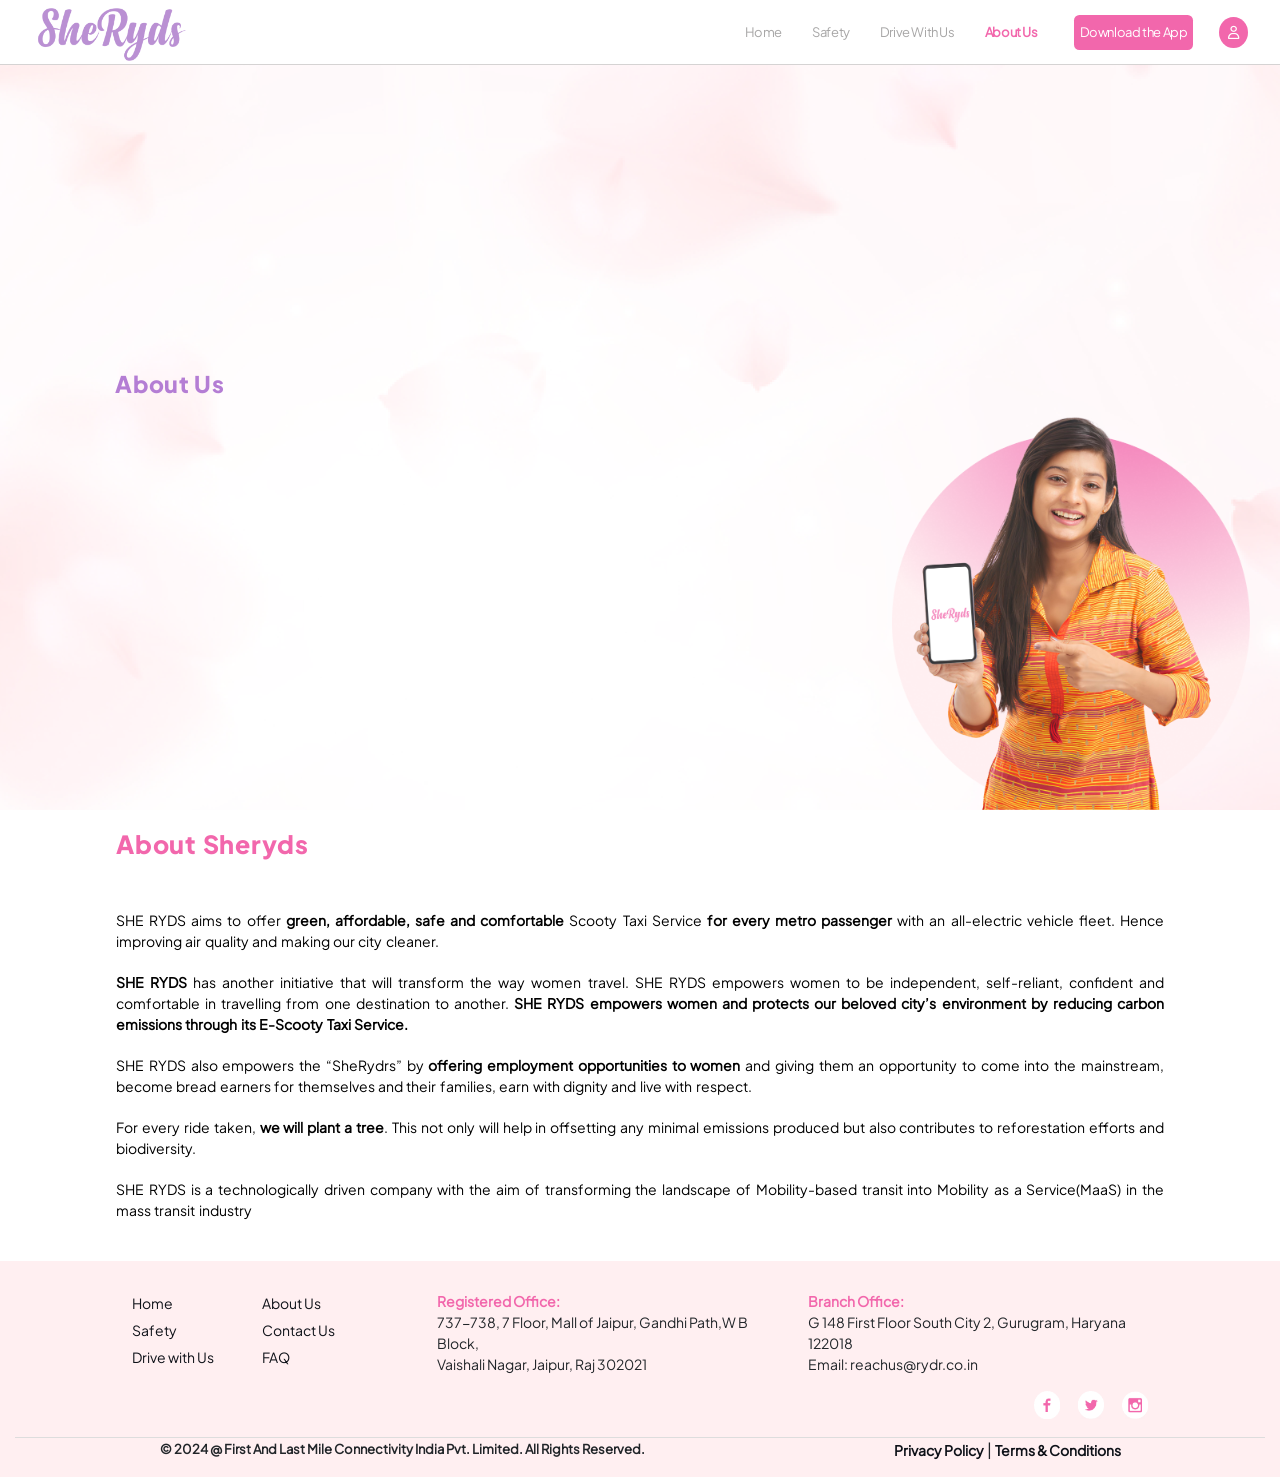
==== commit 4ce4ed95: "Final" ====
--- a/about_us.html
+++ b/about_us.html
@@ -398,8 +398,8 @@
         <div class="">
             <div class=" footer-section">
 
-                <div class="col-lg-2 col-md-2 col-6 d-flex flex-column justify-content-center footer-apps">
-                    <!-- <div class="download-app about_dow_app">
+                <!-- <div class="col-lg-3 col-md-3 col-2 d-flex flex-column justify-content-center footer-apps"> -->
+                <!-- <div class="download-app about_dow_app">
                             <p>Download Customer App</p>
                             <div class="app-links about_app_link">
                                 <div class="playStore">
@@ -413,7 +413,7 @@
                                 </div>
                             </div>
                         </div> -->
-                    <!-- <div class="download-app about_dow_app">
+                <!-- <div class="download-app about_dow_app">
                             <p>Download She Rydr App</p>
                             <div class="app-links about_app_link app-2">
                                 <a href="playstore-link"><img src="Images/Google_Play_Store_badge_EN.svg.png"
@@ -421,69 +421,92 @@
 
                             </div>
                         </div> -->
-                    <div class="social-links about-social-link">
-                        <a href="facebook-link"><img class="socialImg" src="she_ryds_img/Facebook.png" alt=""></a>
-                        <a href="twitter-link"><img class="socialImg" src="she_ryds_img/Twitter.png" alt=""></a>
-                        <a href="https://www.instagram.com/she.ryds?igsh=MTJ3M3NyOHQxcnZnNg=="><img class="socialImg"
-                                src="she_ryds_img/Instagram.png" alt=""></a>
-                    </div>
-                </div>
-
-
-                <div class="col-lg-3 col-md-3 col-6  ">
-                    <h5 class="footer-heading">Shortcuts</h5>
+                <!-- <div class="social-links about-social-link">
+                            <a href="facebook-link"><img class="socialImg" src="she_ryds_img/Facebook.png" alt=""></a>
+                            <a href="twitter-link"><img class="socialImg" src="she_ryds_img/Twitter.png" alt=""></a>
+                            <a href="https://www.instagram.com/she.ryds?igsh=MTJ3M3NyOHQxcnZnNg=="><img
+                                    class="socialImg" src="she_ryds_img/Instagram.png" alt=""></a>
+                        </div>
+                    </div> -->
+
+
+                <div class="col-lg-2 col-md-2 col-4 first-part d-flex flex-row justify-content-between">
+                    <!-- <h5 class="footer-heading">Shortcuts</h5> -->
                     <div class="list-unstyled">
                         <li><a class="direct-links" href="index.html">Home</a></li>
                         <li><a class="direct-links" href="safety.html">Safety</a></li>
                         <li><a class="direct-links" href="drive_with_us.html">Drive with Us</a></li>
                         <!-- <li><a class="direct-links" href="about_us.html">Career</a></li> -->
+                        <!-- <li><a class="direct-links" href="about_us.html">About Us</a></li> -->
+                        <!-- <li><a class="direct-links" href="initiatives.html">Initiatives</a></li> -->
+                        <!-- <li><a class="direct-links" href="faq.html">FAQ</a></li> -->
+                    </div>
+                    <div class="list-unstyled">
+                        <!-- <li><a class="direct-links" href="about_us.html">Career</a></li> -->
                         <li><a class="direct-links" href="about_us.html">About Us</a></li>
-                        <!-- <li><a class="direct-links" href="initiatives.html">Initiatives</a></li> -->
+                        <li><a class="direct-links" href="initiatives.html">Contact Us</a></li>
                         <li><a class="direct-links" href="faq.html">FAQ</a></li>
                     </div>
                 </div>
 
 
-                <div class="col-lg-2 col-md-2 add-sec col-6">
-                    <h5 class="footer-heading">Address</h5>
-
-                    <div class="add-div">
-                        <p><strong class="add">Registered Office:</strong><br>
-                            737-738, 7 Floor, Mall of Jaipur, Gandhi Path, W B Block, Vaishali Nagar,
-                            Jaipur, Raj 302021
-
-                        </p>
-                    </div>
-                    <div class="add-div">
-                        <p><strong class="add">Branch Office:</strong><br>
-                            G 148 First Floor South City 2, Gurugram, Haryana 122018 <br>
-                            Email: reachus@rydr.co.in</p>
-                    </div>
-
-                </div>
-
-
-                <div class="col-lg-3 col-md-3 col-6 d-flex  flex-column align-item-center contact-sec">
-                    <div>
-                        <h5 class="footer-heading">Contact Us</h5>
-                    </div>
-                    <div>
-                        <form class="contact-form contact-div">
+
+                <div class="col-lg-7 col-md-7 add-sec col-6">
+                    <!-- <h5 class="footer-heading">Address</h5> -->
+
+                    <div class="addresses">
+                        <div class="add-div">
+                            <p><strong class="add">Registered Office:</strong><br>
+                                737-738, 7 Floor, Mall of Jaipur, Gandhi Path,W B Block,
+                                <br> Vaishali Nagar,
+
+                                Jaipur, Raj 302021
+
+                            </p>
+                        </div>
+                        <div class="add-div">
+                            <p><strong class="add">Branch Office:</strong><br>
+                                G 148 First Floor South City 2, Gurugram, Haryana 122018 <br>
+                                Email: reachus@rydr.co.in</p>
                             <div>
-                                <input type="text" class="form-control" placeholder=" Name" id="connect-name" required>
-                                <input type="number" class="form-control" placeholder=" Phone" required name=""
-                                    id="connect-phone">
-                                <input type="email" class="form-control" placeholder="Email" id="connect-email"
-                                    required>
-                                <textarea class="form-control" rows="3" placeholder=" Message" id="connect-message"
-                                    required></textarea>
-                            </div>
-                            <div>
-                                <button type="submit" class="log-in contact-btn" id="contact-submit">Contact</button>
-                            </div>
-                        </form>
-                    </div>
-                </div>
+                                <div class="social-links about-social-link">
+                                    <a href="facebook-link"><img class="socialImg" src="she_ryds_img/Facebook.png"
+                                            alt=""></a>
+                                    <a href="twitter-link"><img class="socialImg" src="she_ryds_img/Twitter.png"
+                                            alt=""></a>
+                                    <a href="https://www.instagram.com/she.ryds?igsh=MTJ3M3NyOHQxcnZnNg=="><img
+                                            class="socialImg" src="she_ryds_img/Instagram.png" alt=""></a>
+                                </div>
+                            </div>
+                        </div>
+                    </div>
+
+                </div>
+
+
+                <!-- <div class="col-lg-3 col-md-3 col-6 d-flex  flex-column align-item-center contact-sec">
+                        <div>
+                            <h5 class="footer-heading">Contact Us</h5>
+                        </div>
+                        <div>
+                            <form class="contact-form contact-div">
+                                <div>
+                                    <input type="text" class="form-control" placeholder=" Name" id="connect-name"
+                                        required>
+                                    <input type="number" class="form-control" placeholder=" Phone" required name=""
+                                        id="connect-phone">
+                                    <input type="email" class="form-control" placeholder="Email" id="connect-email"
+                                        required>
+                                    <textarea class="form-control" rows="3" placeholder=" Message" id="connect-message"
+                                        required></textarea>
+                                </div>
+                                <div>
+                                    <button type="submit" class="log-in contact-btn"
+                                        id="contact-submit">Contact</button>
+                                </div>
+                            </form>
+                        </div>
+                    </div> -->
             </div>
             <div class="footer-bottom ">
 
--- a/Styles/header.css
+++ b/Styles/header.css
@@ -122,7 +122,7 @@
 @media only screen and (min-width: 992px) and (max-width: 1199px) {
     .classy-nav-container .classy-navbar .classynav ul li a {
         font-size: 14px;
-        padding: 0 15px;
+        padding: 0 10px;
     }
 }
 
--- a/Styles/classy-nav.css
+++ b/Styles/classy-nav.css
@@ -132,7 +132,7 @@
 }
 
 .classynav ul li a {
-  padding: 0 25px;
+  padding: 0 10px;
   display: block;
   height: 35px;
   font-size: 14px;
--- a/Styles/style.css
+++ b/Styles/style.css
@@ -60,9 +60,9 @@
     
     letter-spacing: 0.03em;
     text-align: center; */
-    margin-bottom: 50px;
+    margin-bottom: 45px;
     color: black;
-    font-size: 35px;
+    font-size: 25px;
     font-weight: 500;
     line-height: 60px;
     text-align: left;
@@ -184,12 +184,12 @@
 }
 
 .sherydr-app img {
-    width: 85%;
+    width: 80%;
 }
 
 
 .home-parent li a {
-    font-size: 20px !important;
+    font-size: 13px !important;
     font-weight: 500;
     line-height: 32px;
     letter-spacing: -0.03em;
@@ -211,7 +211,7 @@
     border-radius: 5.33px;
     opacity: 0px;
     text-align: center;
-    font-size: 15px;
+    font-size: 13px;
     font-weight: 500;
     line-height: 23px;
     letter-spacing: -0.03em;
@@ -318,7 +318,7 @@
 
 .line-1 {
     color: black;
-    font-size: 25px;
+    font-size: 23px;
     font-weight: 500;
     line-height: 38px;
     text-align: left;
@@ -329,7 +329,7 @@
 
     font-family: BoldPlusJakarta;
     color: #F267AC;
-    font-size: 20px;
+    font-size: 18px;
     font-weight: 900;
     text-align: left;
     letter-spacing: 0.04em;
@@ -339,7 +339,7 @@
 
 .home-points {
     color: black;
-    font-size: 20px;
+    font-size: 18px;
     font-weight: 600;
 
     letter-spacing: 0.02em;
@@ -468,6 +468,7 @@
 .moto-img {
     object-fit: contain;
     width: 100px;
+    height: 100px;
     background-color: white;
     border-radius: 30px;
     padding: 10px;
@@ -475,7 +476,7 @@
 }
 
 .moto-head {
-    height: 30px;
+    height: 10px;
 }
 
 .points img {
@@ -484,11 +485,11 @@
 }
 
 .moto-content p {
-    font-size: 15px;
+    font-size: 14px;
     font-weight: 400;
     line-height: 25px;
     letter-spacing: 0.02em;
-    text-align: center !important;
+    text-align: justify !important;
     padding: 0px 35px;
 }
 
@@ -590,7 +591,7 @@
     color: black;
     /* padding: 0px 10px; */
     letter-spacing: 0.03em;
-    font-size: 15px;
+    font-size: 14px;
 }
 
 .points-desc p strong {
@@ -643,12 +644,12 @@
 }
 
 .card-text {
-    font-size: 16px;
+    font-size: 14px;
     font-weight: 400;
     line-height: 25px;
     /* letter-spacing: -0.02em; */
     text-align: center;
-    padding: 10px 10px;
+    padding: 10px 20px 10px 10px;
 }
 
 .driver-part .card-title {
@@ -664,7 +665,7 @@
     font-weight: 400;
     line-height: 25px;
     letter-spacing: -0.02em;
-    text-align: center;
+    text-align: justify !important;
 
 }
 
@@ -724,9 +725,11 @@
 }
 
 .sherydr_verification p {
+    font-size: 14px;
     word-spacing: 0.3em;
     letter-spacing: 0.03em;
     width: 80%;
+    text-align: justify;
 }
 
 .new-saf-head-desc {
@@ -774,12 +777,12 @@
 }
 
 .sherydr_verification_img img {
-    width: 35%;
+    width: 30%;
 }
 
 .cust-safety-img img {
 
-    width: 35%;
+    width: 30%;
 
 }
 
@@ -808,10 +811,10 @@
 }
 
 .safety-text {
-    font-size: 15px;
+    font-size: 14px;
     font-weight: 400;
     line-height: 25px;
-    text-align: left;
+    text-align: justify;
     padding: 0px 10px;
     /* padding-left: 10px; */
     font-weight: 400;
@@ -843,7 +846,7 @@
     flex-direction: row;
     justify-content: flex-start;
     align-items: center;
-    gap: 20px;
+    gap: 16px;
     /* margin-top: 65px; */
     /* padding-left: 140px; */
     text-align: center;
@@ -853,14 +856,14 @@
 
 .line-bg-grey span {
     color: rgb(201 197 197);
-    font-size: 30px;
+    font-size: 16px;
 }
 
 .line-bg-grey h4 {
     color: #818181bf;
     cursor: pointer;
     /* font-weight: 700; */
-    font-size: 30px;
+    font-size: 20px;
 }
 
 .line-bg-grey h4 :hover {
@@ -918,7 +921,7 @@
 .footer {
 
     background-color: #FFEFF1;
-    padding: 15px 0;
+    padding: 15px;
 }
 
 .footer-logo {
@@ -976,23 +979,24 @@
 
 
 .socialImg {
-
     /* box-shadow: 0px 17.33px 24px 0px #11132314; */
+    width: 60%;
 }
 
 .social-links {
     padding-left: 0px !important;
     display: flex;
-    flex-direction: column;
-    gap: 10px;
+    flex-direction: row;
+    justify-content: end;
+    gap: 0px;
 
 }
 
 .social-links a {
-    margin: 0 8px;
+    margin: 0 0px;
     color: #ffffff;
     display: flex;
-    justify-content: center;
+    justify-content: end;
 
 }
 
@@ -1019,8 +1023,12 @@
 }
 
 .app-links img {
-    width: 95%;
+    width: 85%;
     margin: 15px 0px;
+}
+
+.sherydr-app img {
+    width: 80%;
 }
 
 .app-2 img {
@@ -1033,7 +1041,7 @@
 }
 
 .footer-heading {
-    font-size: 18px;
+    font-size: 15px;
     font-weight: 600;
     line-height: 30px;
     letter-spacing: -0.02em;
@@ -1049,14 +1057,23 @@
 .add-sec {
     display: flex;
     flex-direction: column;
+    align-items: center;
+    justify-content: space-between;
+}
+
+.addresses {
+    display: flex;
+    flex-direction: row;
+    justify-content: space-between;
+    gap: 40px;
 }
 
 .add-div {
-    margin: auto 0px;
+    /* margin: auto 0px; */
 }
 
 .add-div p {
-    font-size: 15px;
+    font-size: 14px;
     /* font-weight: 600; */
 }
 
@@ -1065,7 +1082,7 @@
 }
 
 .direct-links {
-    font-size: 16px;
+    font-size: 14px;
     font-weight: 500;
     text-align: left;
     color: #0e1118;
@@ -1087,7 +1104,7 @@
 }
 
 .social-links {
-    justify-content: center;
+    justify-content: end;
 }
 
 .app-links {
@@ -1104,11 +1121,10 @@
 .list-unstyled {
     display: flex;
     flex-direction: column;
-    justify-content: space-between;
 }
 
 .list-unstyled li {
-    margin-bottom: 25px;
+    margin-bottom: 3px;
 }
 
 .contact-form input,
@@ -1143,10 +1159,10 @@
 .footer-bottom {
     border-top: 1px solid #ddd;
     padding: 10px 0;
-    margin-top: 17px;
+    margin-top: 3px;
     display: flex;
     flex-direction: row;
-    justify-content: space-between;
+    justify-content: space-around;
     align-items: center;
     padding: 0px 20px;
 }
@@ -1161,7 +1177,7 @@
 .footer-end a {
     color: black;
     /* margin: 0px 20px; */
-    font-size: 15px;
+    font-size: 14px;
     font-weight: 500;
     /* line-height: 32px; */
     text-align: left;
@@ -1303,7 +1319,7 @@
 }
 
 .app-title {
-    font-size: 16px;
+    font-size: 14px;
     font-family: ExtraBoldPlusJakarta;
     padding: 0px 5px;
 }
@@ -1317,7 +1333,7 @@
 }
 
 .card-description p {
-    text-align: left;
+    text-align: justify;
 }
 
 .safety-card-body {
@@ -1332,16 +1348,16 @@
 
 .safety-card-title {
     font-weight: 700 !important;
-    font-size: 35px !important;
+    font-size: 25px !important;
     text-align: center;
-    height: 50px;
+    height: 35px;
     line-height: 1.2;
 
 }
 
 .safety-card-text {
     text-align: justify;
-    font-size: 15px;
+    font-size: 14px;
     color: #000000;
 }
 
@@ -1478,7 +1494,7 @@
     flex-direction: column;
     align-items: center;
     justify-content: center;
-    width: 75%;
+    width: 65%;
 }
 
 .adv-sec-top,
@@ -1506,7 +1522,7 @@
     /* flex-wrap: wrap; */
     flex-direction: column;
     justify-content: space-around;
-    gap: 20px;
+    gap: 25px;
     /* Adjust the gap between cards as needed */
 }
 
@@ -1533,14 +1549,14 @@
 }
 
 .adv-card-img img {
-    max-width: 40%;
+    max-width: 37%;
     height: auto;
 }
 
 .adv-card-title h5 {
     margin: 5px 0;
     font-weight: 700;
-    font-size: 1rem;
+    font-size: 14px;
 }
 
 
@@ -1553,7 +1569,7 @@
 
 .about-desc p {
     color: #000000;
-    font-size: 15px;
+    font-size: 14px;
     text-align: justify;
     margin: 20px 0px;
     word-spacing: 0.1em;
@@ -1653,6 +1669,10 @@
     margin-top: 10px;
     box-shadow: 4px 4px #afa9a9;
     border-radius: 8px;
+}
+
+.accordion-button {
+    font-weight: 800 !important;
 }
 
 /* .accordion:active{
@@ -2262,6 +2282,7 @@
     .card-text {
         font-size: 20px;
         line-height: 30px;
+        text-align: justify !important;
     }
 
     .app-title {
@@ -2281,7 +2302,7 @@
     }
 
     .social-links {
-        justify-content: center;
+        justify-content: end;
     }
 
     .app-links {
@@ -2384,7 +2405,7 @@
     }
 
     .sherydr-app img {
-        width: 78%;
+        width: 74%;
     }
 
 }
--- a/Styles/Responsive/L.css
+++ b/Styles/Responsive/L.css
@@ -145,6 +145,10 @@
         width: 100%;
     }
 
+    .footer-section {
+        padding: 5px;
+    }
+
     .points {
         gap: 15px;
         margin-top: 8px;
@@ -263,17 +267,22 @@
         width: 85%;
     }
 
+    .sherydr-app img {
+        width: 45%;
+    }
+
     .app-2 img {
         width: 66%;
     }
 
     .social-links {
         padding-left: 0px;
-        gap: 20px;
+        gap: 5px;
+        justify-content: center;
     }
 
     .socialImg {
-        width: 30%;
+        width: 70%;
     }
 
     .list-unstyled,
@@ -282,13 +291,21 @@
         /* margin-top: 1rem; */
     }
 
+    .footer-bottom {
+        justify-content: space-evenly;
+    }
+
     .footer-bottom p,
     .footer-end a {
         margin-top: 10px;
     }
 
+    .footer-bottom p {
+        font-size: 10px;
+    }
+
     .footer-end a {
-        font-size: 15px;
+        font-size: 10px;
     }
 
 
--- a/Styles/Responsive/M.css
+++ b/Styles/Responsive/M.css
@@ -108,6 +108,7 @@
 
     .moto-img {
         width: 80px;
+        height: 80px;
     }
 
     .moto-head {
@@ -270,7 +271,11 @@
     }
 
     .modal-section .sherydr-app img {
-        width: 51%;
+        width: 45%;
+    }
+
+    .footer-section {
+        padding: 0px;
     }
 
     .app-links {
@@ -279,12 +284,12 @@
     }
 
     .social-links img {
-        width: 15%;
+        width: 50%;
     }
 
     .footer-heading {
-        margin-top: 1.5rem;
-        font-size: 22px;
+        margin-top: 0.5rem;
+        font-size: 15px;
     }
 
     .footer-apps {
@@ -292,11 +297,11 @@
     }
 
     .direct-links {
-        font-size: 15px;
+        font-size: 10px;
     }
 
     .add-div p {
-        font-size: 11px;
+        font-size: 10px;
     }
 
     .contact-form input {
@@ -329,12 +334,12 @@
 
     .footer-bottom p,
     .footer-end a {
-        font-size: 10px;
+        font-size: 8px;
         margin-top: 10px;
     }
 
     .footer-end a {
-        font-size: 12px;
+        font-size: 9px;
     }
 
     .add-sec,
@@ -370,16 +375,20 @@
     }
 
     .social-links {
-        padding-left: 15px;
-        gap: 20px;
-    }
+        justify-content: center;
+        padding-left: 0px;
+        gap: 0px;
+    }
+
+
 
     .list-unstyled {
-        align-items: center;
+        /* align-items: center; */
     }
 
     .social-links a {
         margin: 0 0px;
+        justify-content: center;
     }
 
     .playStore a {
--- a/Styles/Responsive/S.css
+++ b/Styles/Responsive/S.css
@@ -50,6 +50,7 @@
         text-align: center;
         padding: 20px 0px;
         padding-bottom: 200px;
+        height: auto;
     }
 
     .home-text {
@@ -70,7 +71,7 @@
     .about-title {
         /* left: 40%; */
         transform: translateX(-16%);
-        width: 50%;
+        width: 40%;
     }
 
     .moto-section {
@@ -92,6 +93,7 @@
 
     .moto-img {
         width: 90px;
+        height: 90px;
     }
 
     .mini-head {
@@ -170,8 +172,17 @@
         align-items: center;
     }
 
+    .first-part {
+        flex-direction: column !important;
+    }
+
     .social-links {
         gap: 0px;
+        justify-content: center;
+    }
+
+    .social-links a {
+        justify-content: center;
     }
 
     .playStore a {
@@ -420,7 +431,7 @@
         flex-direction: column;
         padding-bottom: 0px;
         margin: 0px;
-        height: 100vh;
+        height: auto;
         justify-content: space-between;
     }
 
@@ -467,10 +478,21 @@
 
     .list-unstyled li {
         text-align: center;
-    }
+        margin-bottom: 12px;
+    }
+
 
     .adv-sec {
         align-items: center;
+    }
+
+    .addresses {
+        flex-direction: column;
+        gap: 0px;
+    }
+
+    .social-links img {
+        width: 60%;
     }
 
     .adv-wid {
@@ -584,6 +606,39 @@
     .accordion .form-control {
         font-size: 0.9rem !important;
     }
+
+    .accordion {
+        width: 95%;
+        z-index: 100;
+    }
+
+    .accordion-body {
+        padding: 0.2rem 0.2rem;
+    }
+
+    #driving-license-form,
+    #vehicle-rc-form,
+    #pan-card-form,
+    #aadhaar-card-form {
+        padding: 0px 30px;
+    }
+
+    .edit,
+    .editNumber span {
+        font-size: 12px;
+    }
+
+    .next-btn {
+        padding: 5px 25px;
+        font-size: 15px;
+    }
+
+    .reg-but {
+        padding: 10px 20px;
+        font-size: 19px;
+    }
+
+
 }
 
 
@@ -702,7 +757,7 @@
     }
 
     .social-links img {
-        width: 20%;
+        width: 50%;
     }
 
     .sub-heading {
@@ -745,7 +800,7 @@
 
     .about-title {
         /* left: 40%; */
-        transform: translateX(-40%);
+        transform: translateX(-20%);
         width: 50%;
     }
 
